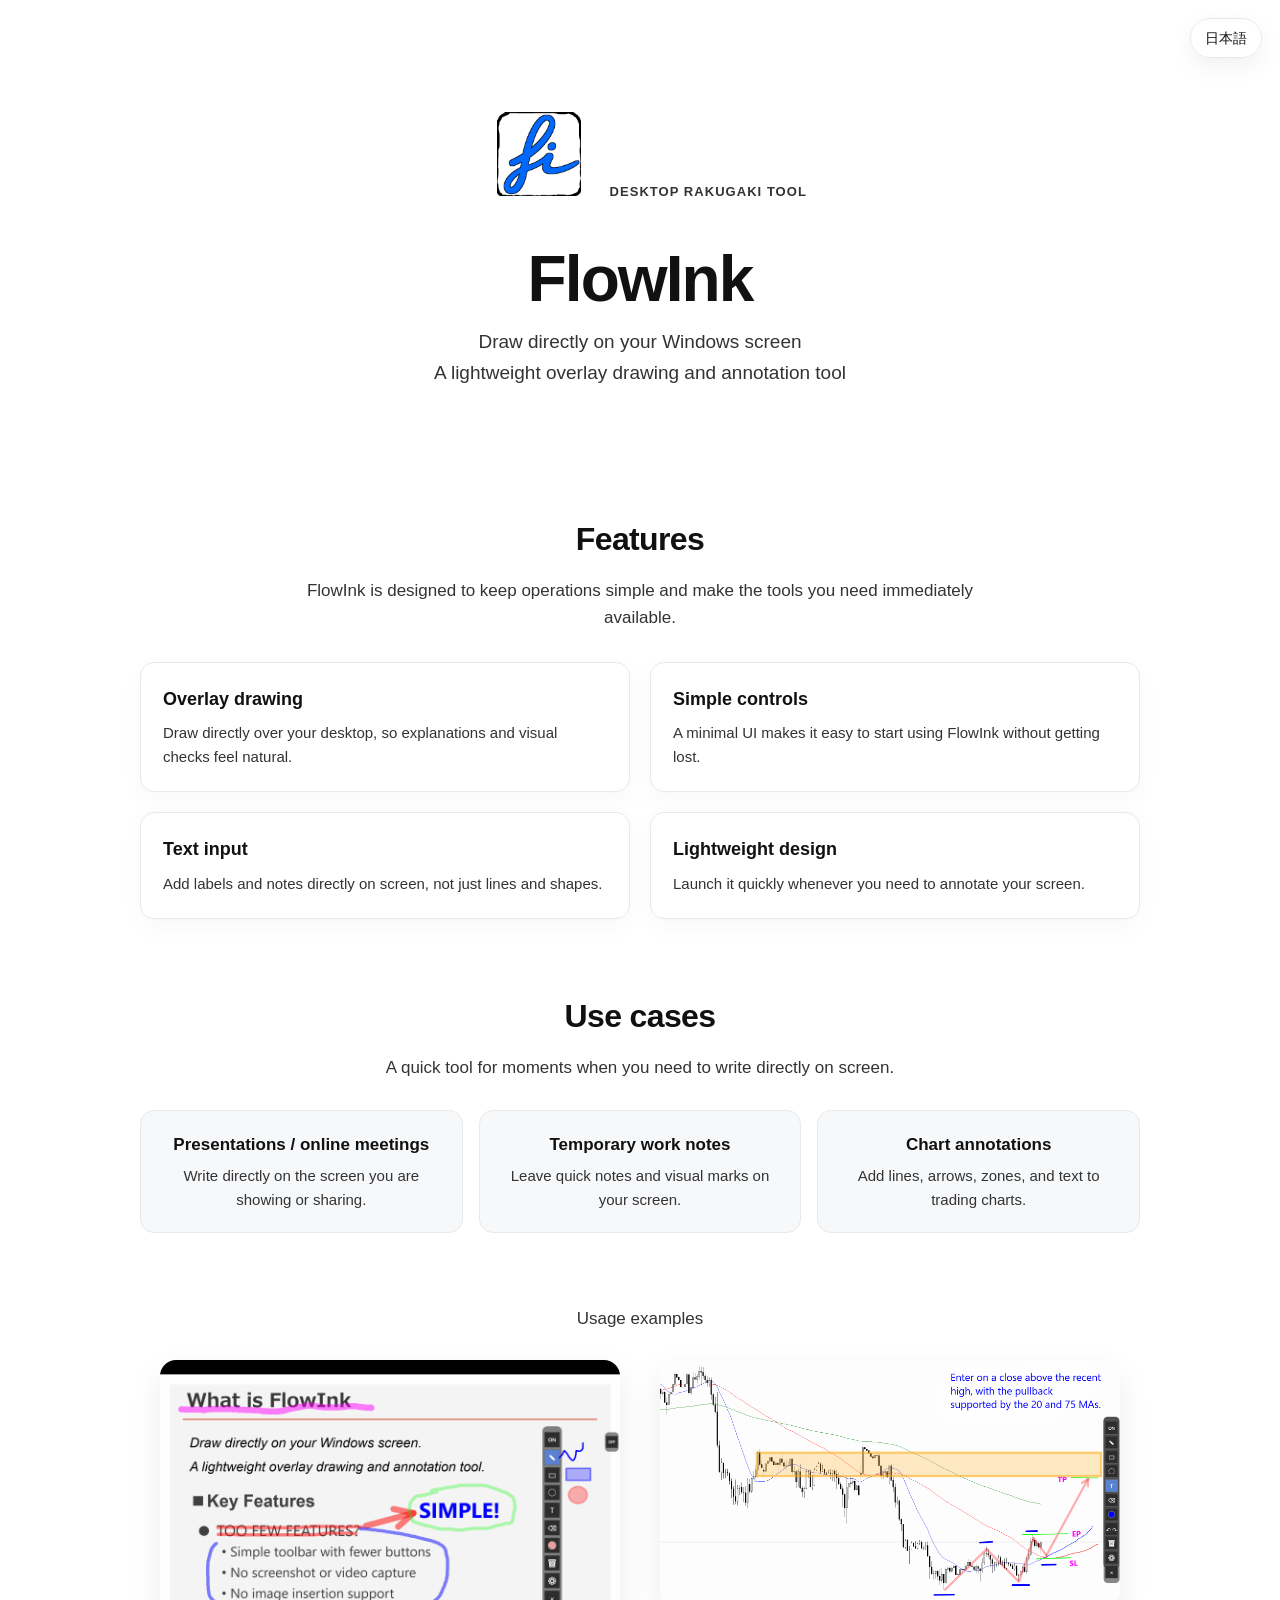
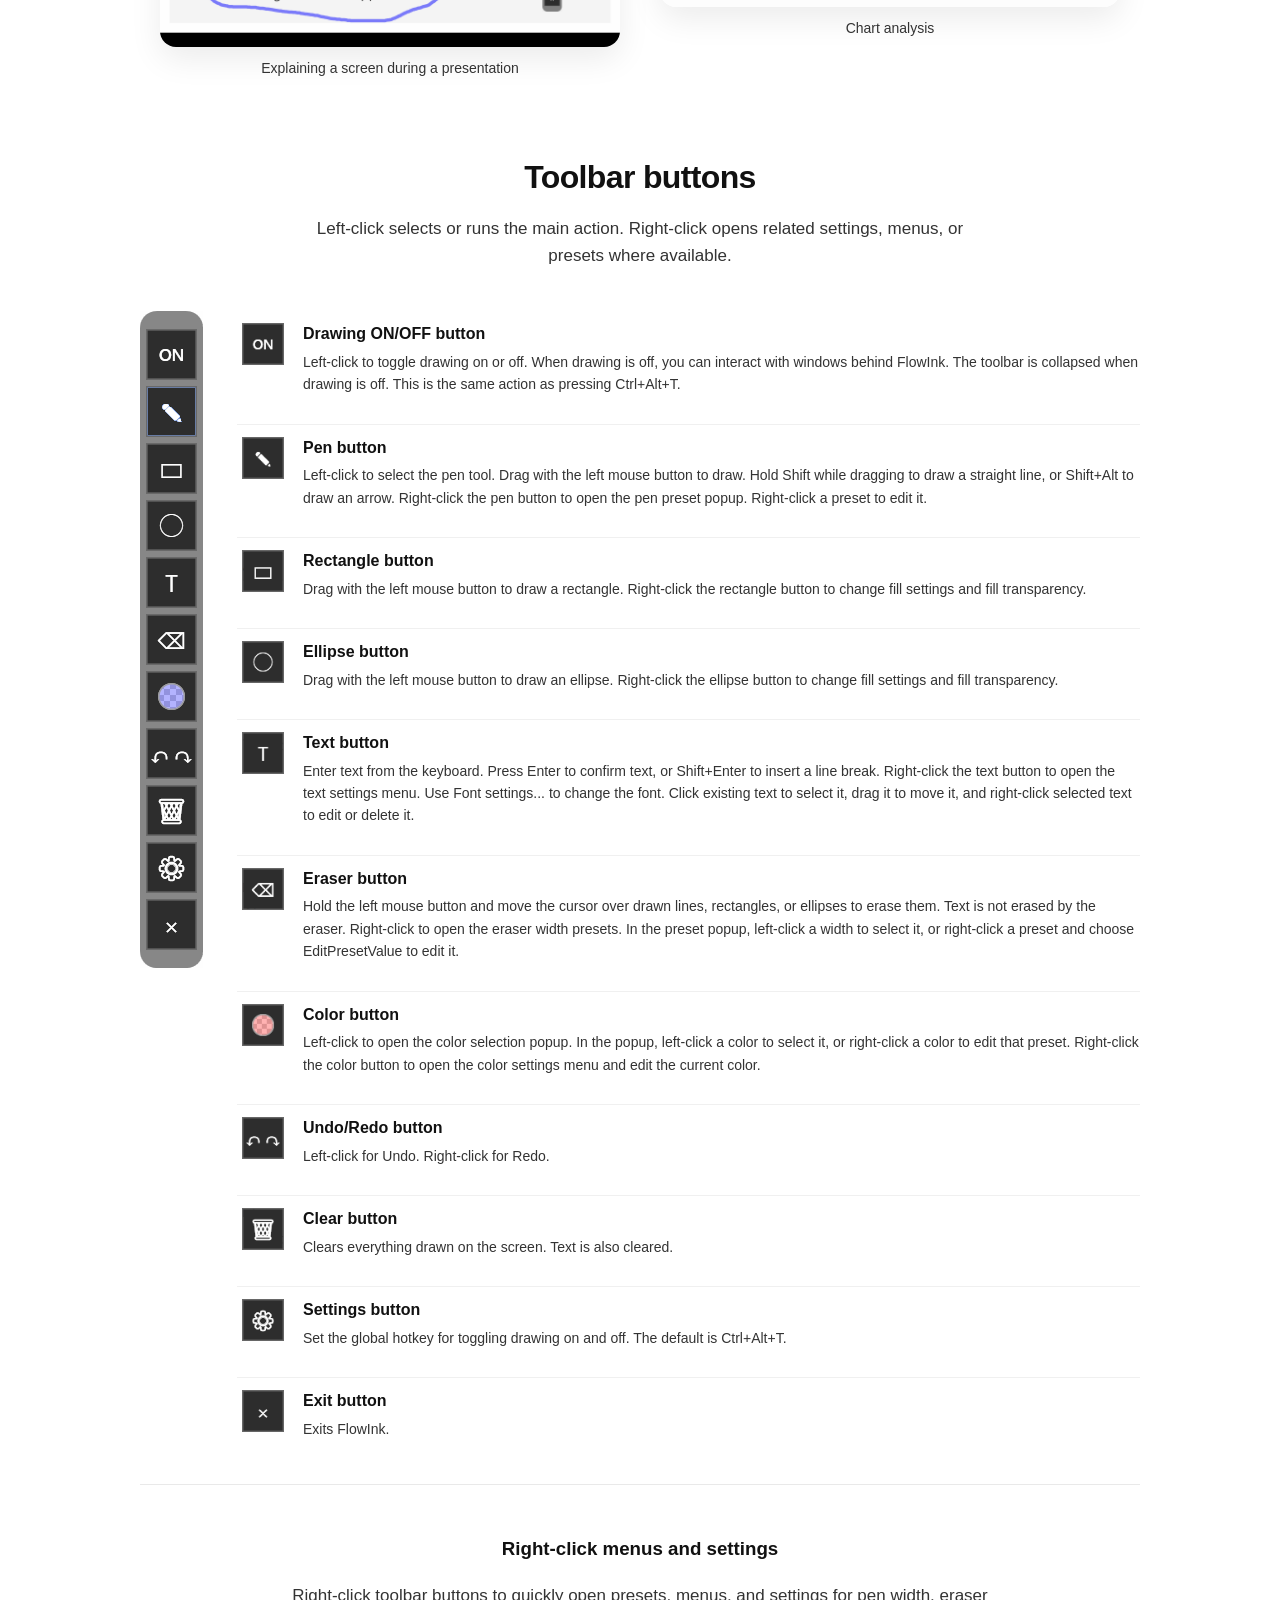
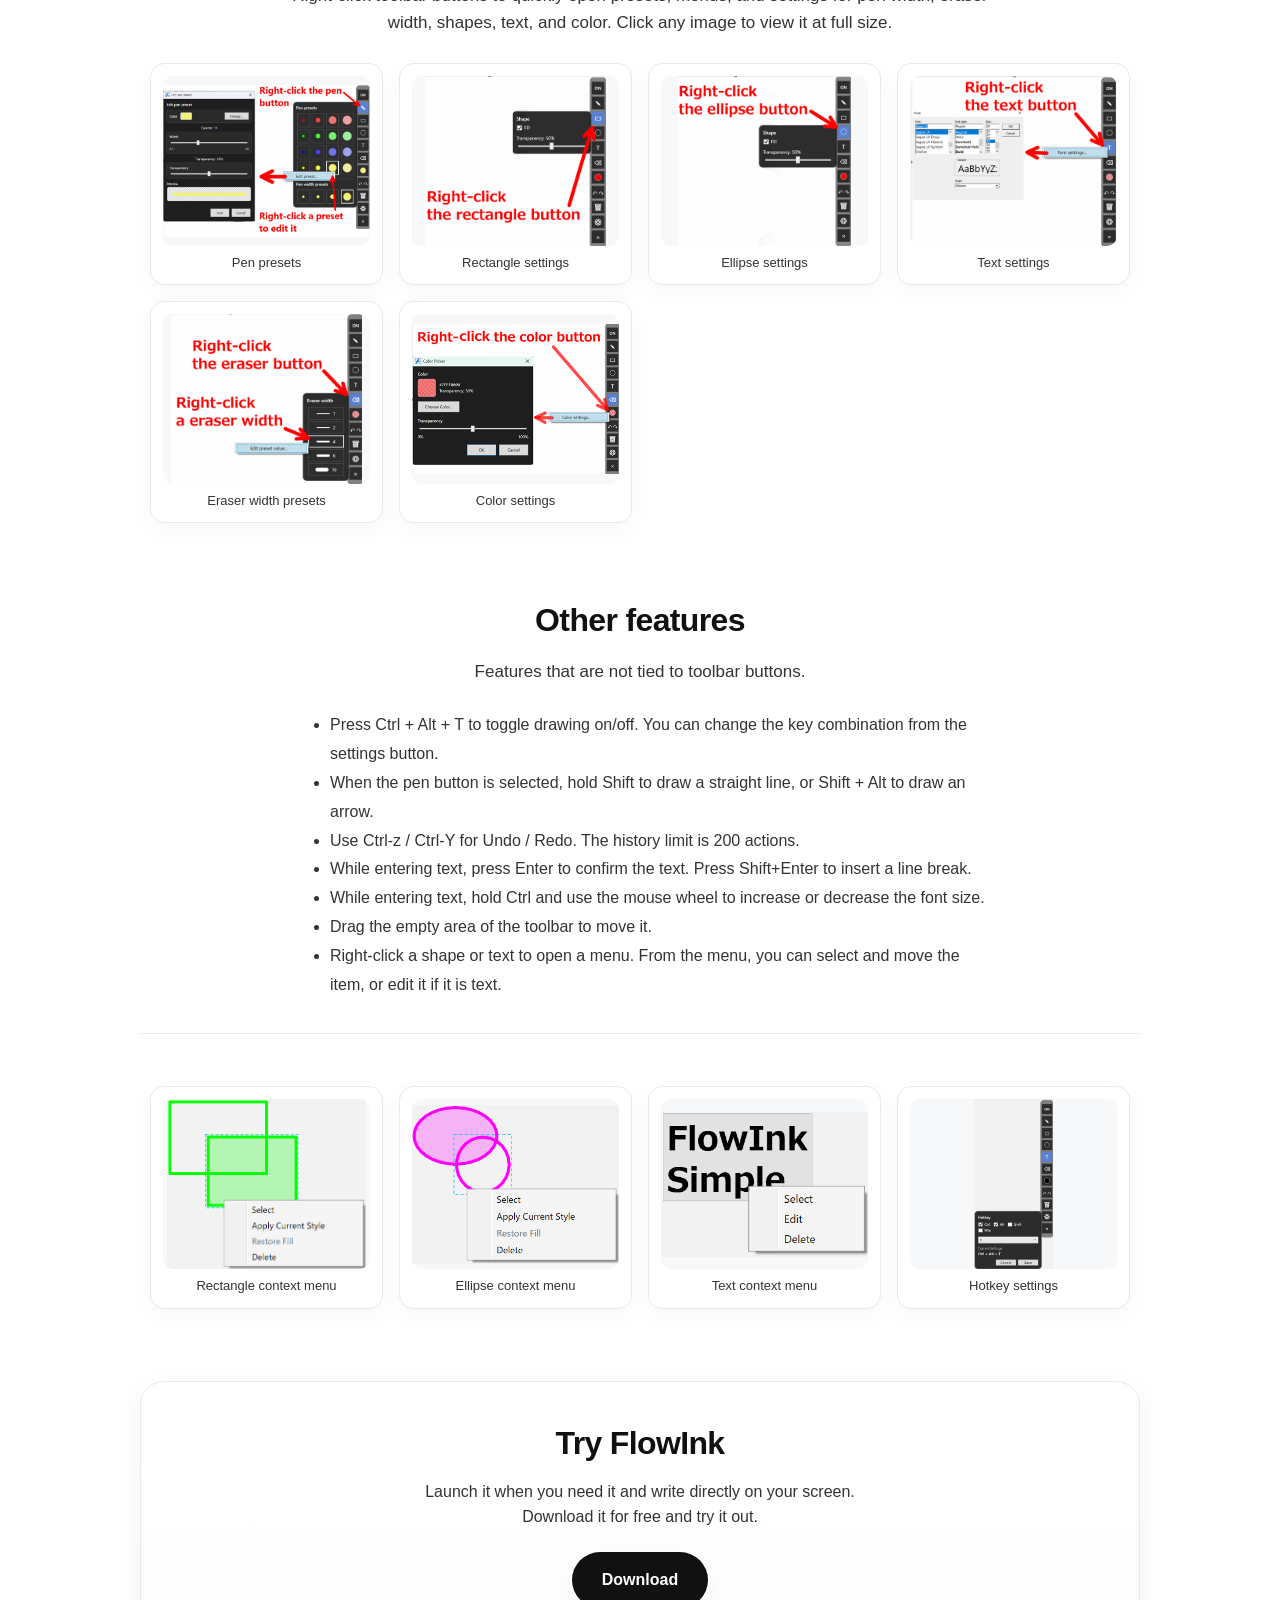
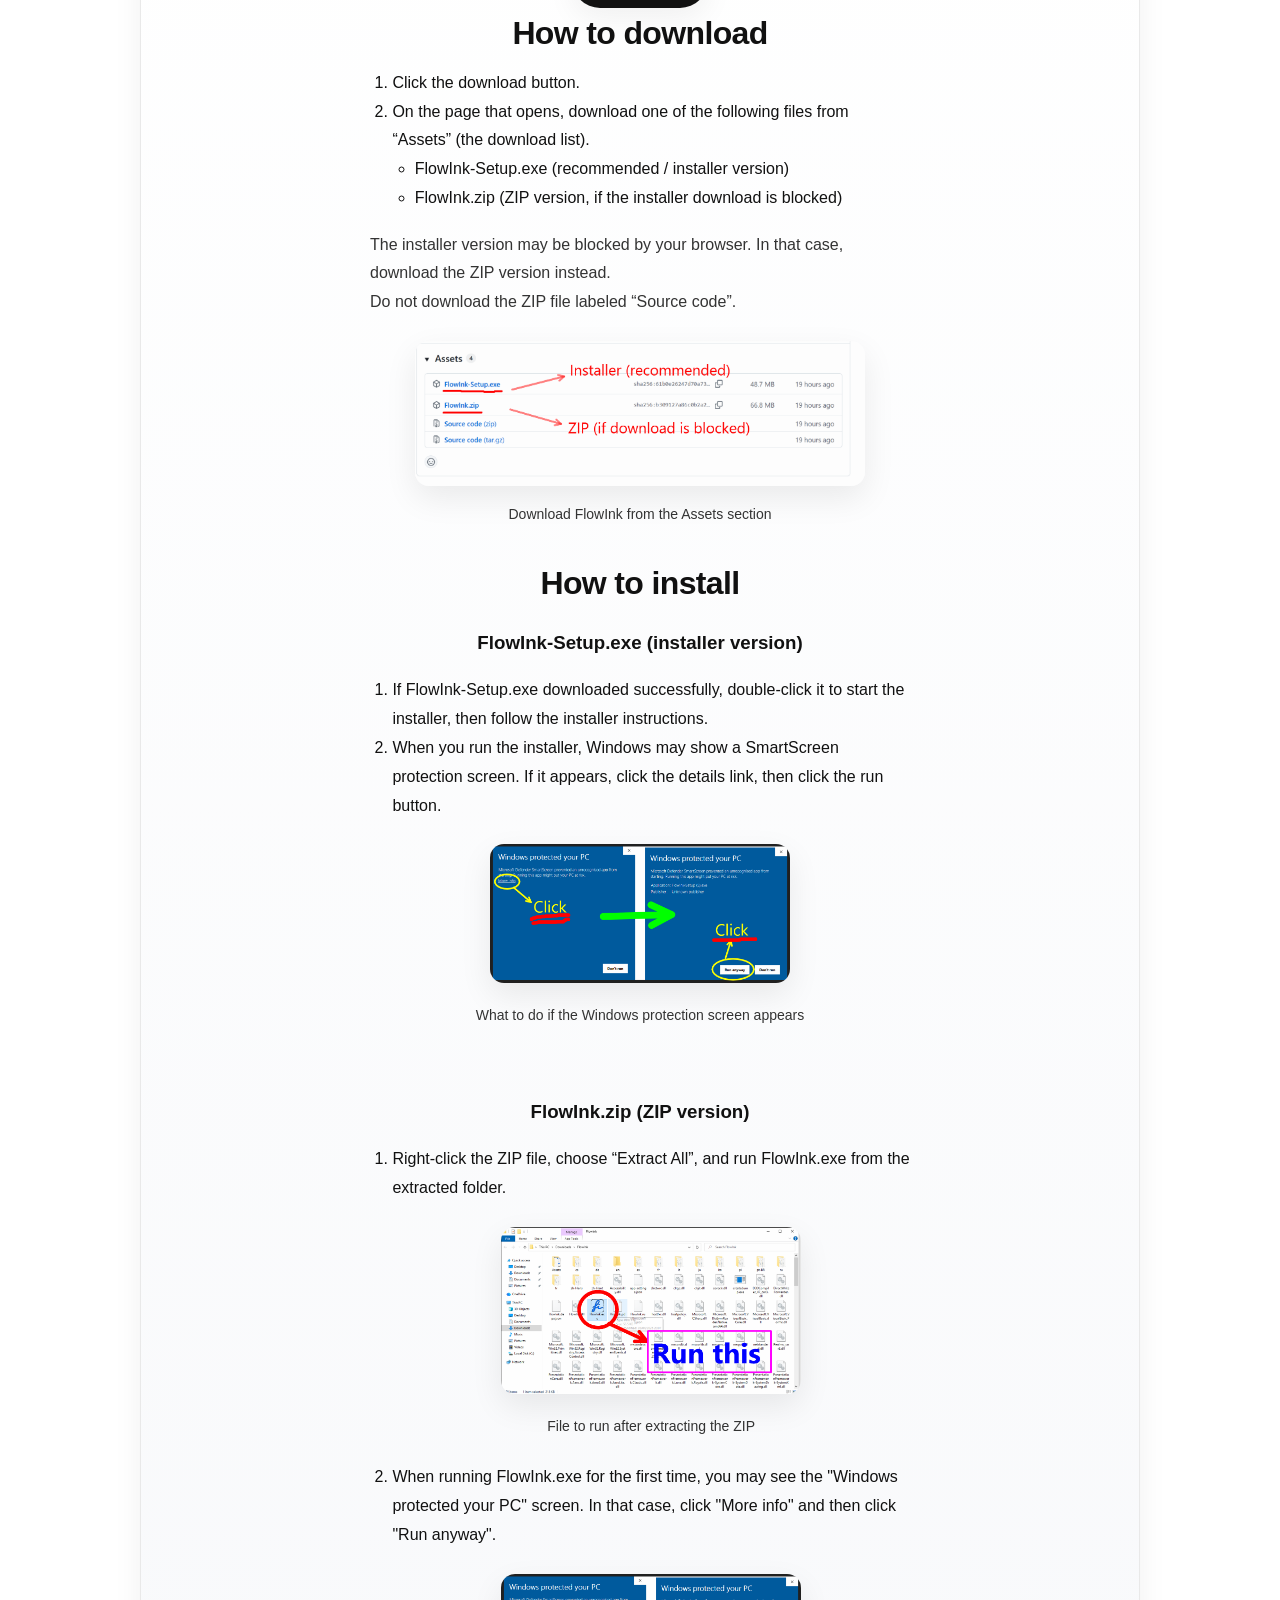
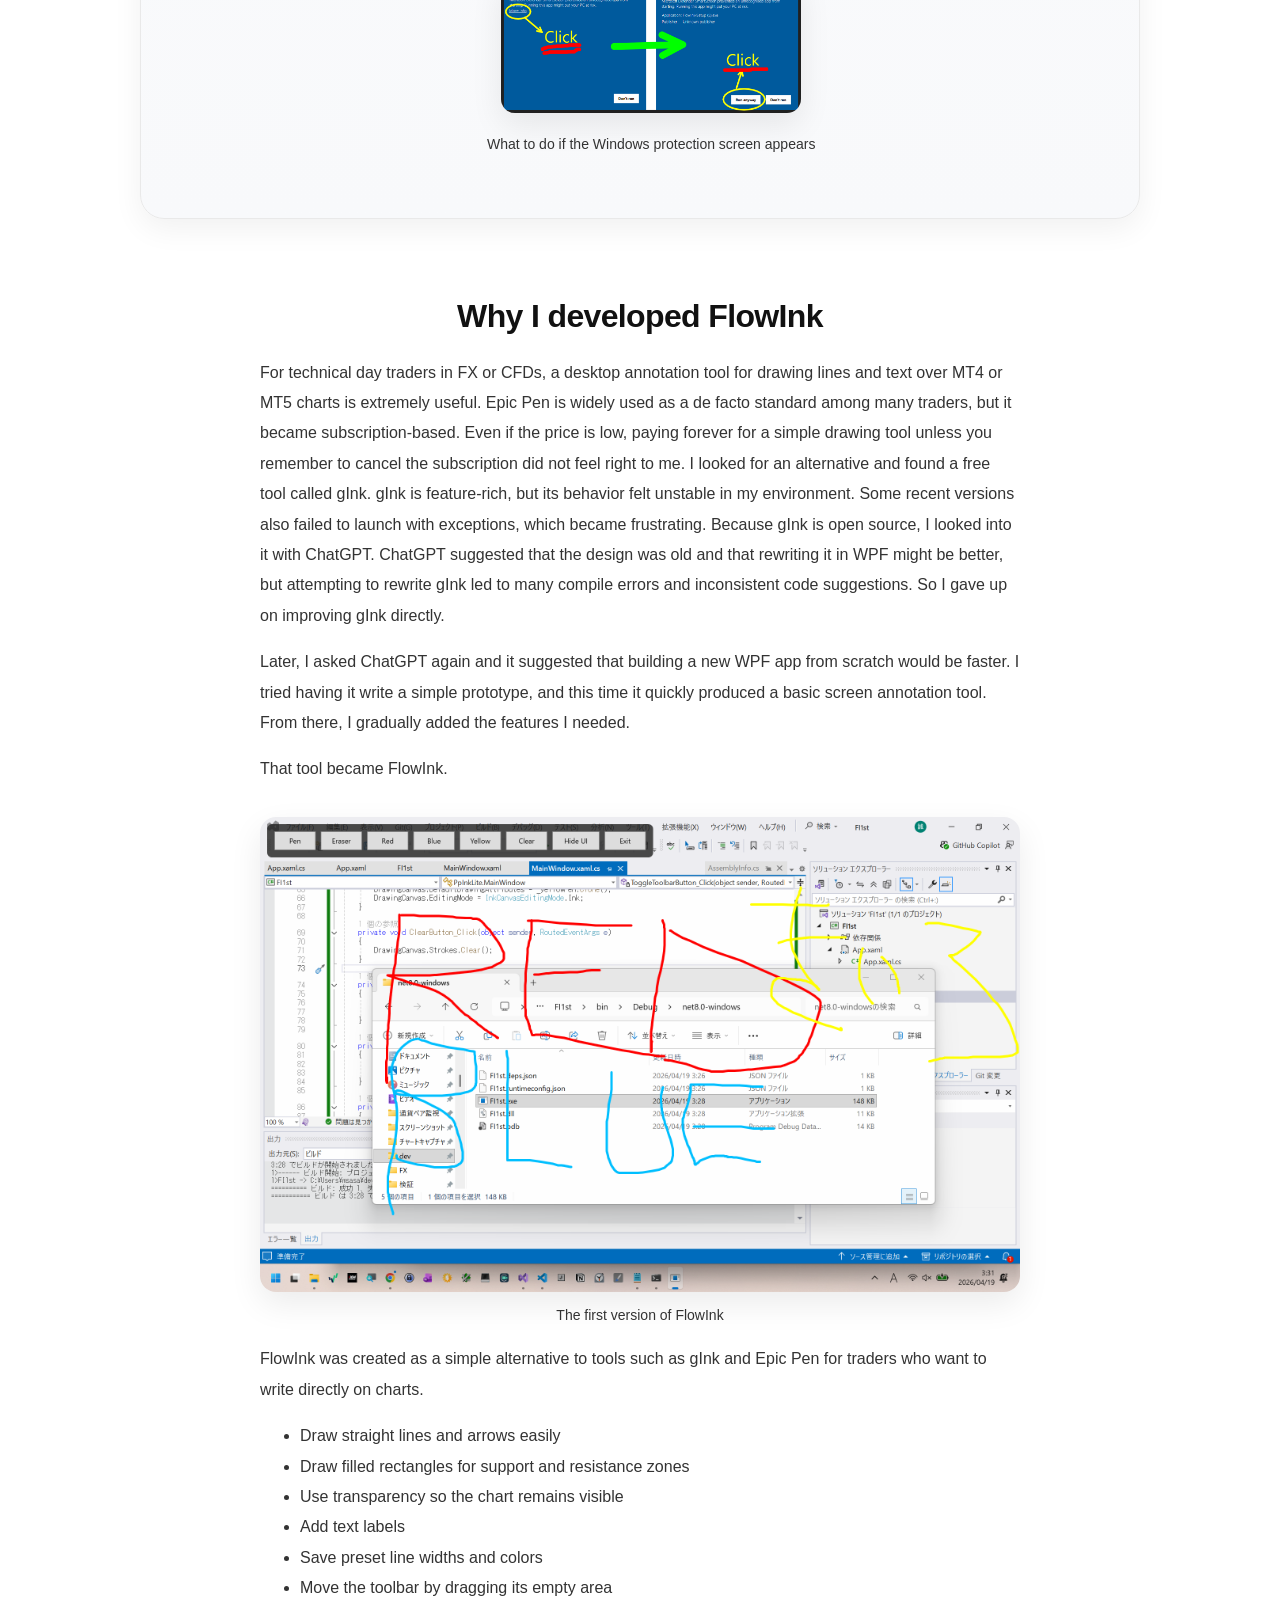
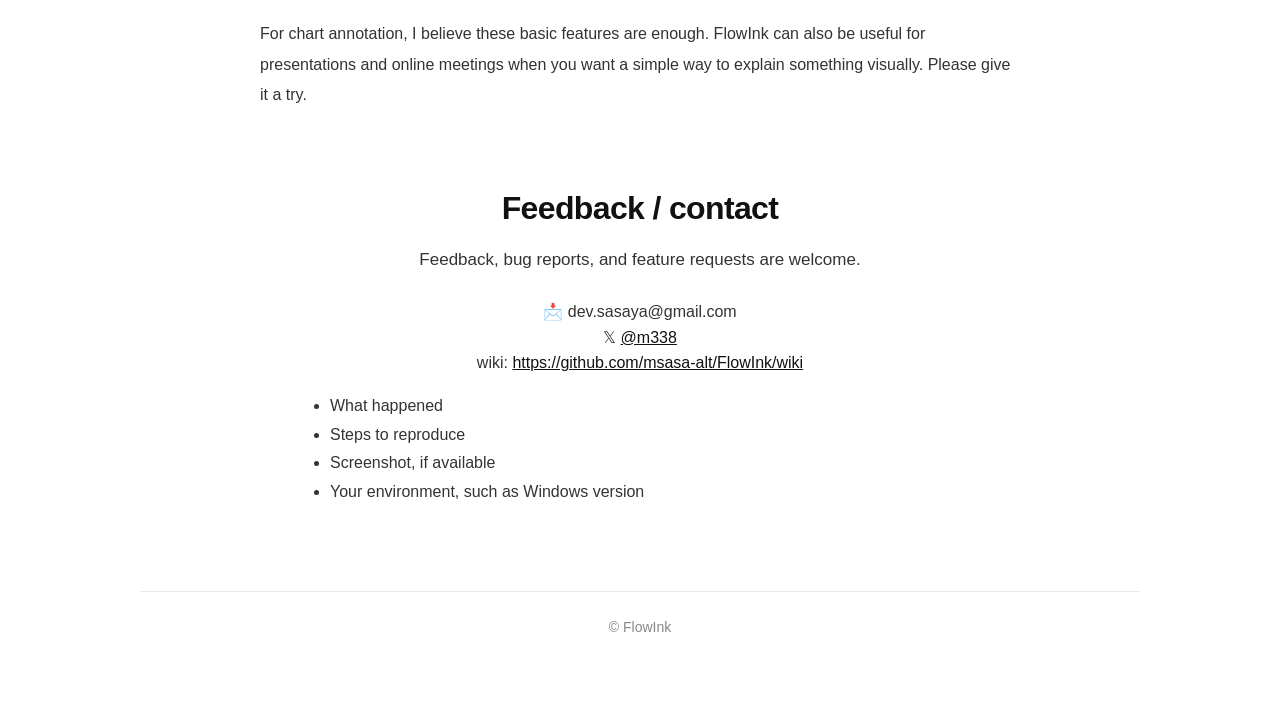
==== docs/en/index.html @ 6a8ae859 "fix: typo" ====
<!DOCTYPE html>
<html lang="en">
<head>
  <meta charset="UTF-8" />
  <meta name="viewport" content="width=device-width, initial-scale=1.0" />
  <title>FlowInk | Lightweight desktop annotation tool for Windows</title>
  <meta
    name="description"
    content="FlowInk is a lightweight overlay drawing and desktop annotation tool for Windows. Draw directly on your screen for presentations, online meetings, chart analysis, and quick visual notes."
  />
  <meta name="robots" content="index, follow">
  <link rel="canonical" href="https://msasa-alt.github.io/FlowInk/en/">
  <link rel="alternate" hreflang="ja" href="https://msasa-alt.github.io/FlowInk/">
  <link rel="alternate" hreflang="en" href="https://msasa-alt.github.io/FlowInk/en/">
  <link rel="alternate" hreflang="x-default" href="https://msasa-alt.github.io/FlowInk/">

  <style>
    :root {
      --bg: #ffffff;
      --text: #111111;
      --muted: #333333;
      --line: #e9e9e9;
      --soft: #f7f8fa;
      --accent: #111111;
      --accent-hover: #2a2a2a;
      --radius: 14px;
      --shadow: 0 10px 30px rgba(0, 0, 0, 0.06);

      /* toolbar diagram tuning */
      --toolbar-image-width: 63px;
            --line-len: 44px;
      --dot-size: 8px;
      --callout-card-min-h: 58px;
    }

    * {
      box-sizing: border-box;
    }

    html {
      scroll-behavior: smooth;
    }

    body {
      margin: 0;
      font-family: -apple-system, BlinkMacSystemFont, "Segoe UI", sans-serif;
      background: var(--bg);
      color: var(--text);
      text-align: center;
      line-height: 1.6;
    }

    .container {
      max-width: 1040px;
      margin: 0 auto;
      padding: 72px 20px;
    }

    .hero {
      padding-top: 16px;
      padding-bottom: 24px;
    }

    .logo-wrap {
      display: inline-flex;
      align-items: center;
      justify-content: center;
      width: 132px;
      height: 132px;
      border-radius: 28px;
      background: #ffffff;
      /* box-shadow: var(--shadow); */
      margin-bottom: 26px;
    }

    img.logo {
      width: 84px;
      height: 84px;
      object-fit: contain;
      display: block;
    }

    .eyebrow {
      display: inline-block;
      font-size: 13px;
      font-weight: 700;
      letter-spacing: 0.08em;
      text-transform: uppercase;
      color: var(--muted);
      margin-bottom: 10px;
    }

    h1 {
      font-size: clamp(40px, 7vw, 64px);
      line-height: 1.05;
      letter-spacing: -0.03em;
      margin: 0 0 14px;
    }

    p.lead {
      max-width: 700px;
      margin: 0 auto 30px;
      font-size: 19px;
      color: var(--muted);
    }

    .btn-row {
      display: flex;
      justify-content: center;
      gap: 12px;
      flex-wrap: wrap;
      margin-bottom: 22px;
    }

    .btn {
      display: inline-block;
      padding: 15px 30px;
      background: var(--accent);
      color: #fff;
      text-decoration: none;
      border-radius: 999px;
      font-weight: 700;
      transition: 0.18s ease;
      box-shadow: var(--shadow);
    }

    .btn:hover {
      background: var(--accent-hover);
      transform: translateY(-1px);
    }


    .language-switch {
      position: fixed;
      top: 18px;
      right: 18px;
      z-index: 1000;
      font-size: 14px;
    }

    .language-switch a {
      display: inline-block;
      padding: 8px 14px;
      color: var(--text);
      text-decoration: none;
      border: 1px solid var(--line);
      border-radius: 999px;
      background: rgba(255, 255, 255, 0.92);
      box-shadow: 0 8px 24px rgba(0, 0, 0, 0.06);
    }

    .language-switch a:hover {
      background: var(--soft);
    }

    .subnote {
      color: var(--muted);
      font-size: 14px;
      margin: 0;
    }


    .guide {
      max-width: 600px;
      margin: 0 auto 22px;
      padding: 0 30px;
      text-align: left;
      line-height: 1.8;
    }

    .guide ol,
    .guide ul {
      margin: 0 0 18px 1.4em;
      padding: 0;
    }

    .guide p {
      margin: 0;
    }

    .download-shot {
      margin: 24px auto 32px;
      text-align: center;
    }

    .download-shot a {
      display: inline-block;
      cursor: zoom-in;
    }

    .download-shot img {
      width: 100%;
      max-width: 450px;
      height: auto;
      border-radius: 14px;
      box-shadow: 0 12px 32px rgba(0, 0, 0, 0.08);
    }

    .download-shot figcaption {
      margin-top: 10px;
      font-size: 14px;
      color: var(--muted);
    }

    .install-shot {
      margin: 24px auto;
      text-align: center;
    }

    .install-shot a {
      display: inline-block;
      cursor: zoom-in;
    }

    .install-shot img {
      width: 100%;
      max-width: 300px;
      height: auto;
      border-radius: 14px;
      box-shadow: 0 12px 32px rgba(0, 0, 0, 0.08);
    }

    .install-shot figcaption {
      margin-top: 10px;
      font-size: 14px;
      color: var(--muted);
    }

    .unzip-shot {
      margin: 24px auto;
      text-align: center;
    }

    .unzip-shot a {
      display: inline-block;
      cursor: zoom-in;
    }

    .unzip-shot img {
      width: 100%;
      max-width: 300px;
      height: auto;
      border-radius: 14px;
      box-shadow: 0 12px 32px rgba(0, 0, 0, 0.08);
    }

    .unzip-shot figcaption {
      margin-top: 10px;
      font-size: 14px;
      color: var(--muted);
    }

    .section {
      margin-top: 72px;
    }

    h2 {
      font-size: 32px;
      letter-spacing: -0.02em;
      margin: 0 0 12px;
    }

    .section-lead {
      max-width: 700px;
      margin: 0 auto 26px;
      color: var(--muted);
      font-size: 17px;
    }

    .features {
      display: grid;
      grid-template-columns: repeat(2, minmax(0, 1fr));
      gap: 20px;
      text-align: left;
      margin-top: 30px;
    }

    .card {
      border: 1px solid var(--line);
      padding: 22px;
      border-radius: var(--radius);
      background: #fff;
      box-shadow: 0 8px 24px rgba(0, 0, 0, 0.03);
    }

    .card strong {
      display: block;
      font-size: 18px;
      margin-bottom: 8px;
    }

    .card p {
      margin: 0;
      color: var(--muted);
      font-size: 15px;
    }

    .toolbar-diagram-wrap {
      margin-top: 34px;
      padding: 8px 0 0;
      border: none;
      border-radius: 0;
      background: transparent;
      box-shadow: none;
      overflow: visible;
    }

    .toolbar-diagram {
      width: 100%;
      display: grid;
      grid-template-columns: auto minmax(0, 1fr);
      gap: 34px;
      align-items: start;
      text-align: left;
    }

    .toolbar-image-col {
      height: auto;
      display: flex;
      justify-content: center;
      align-items: flex-start;
    }

    .toolbar-image-col img {
      width: var(--toolbar-image-width);
      height: auto;
      display: block;
    }

    .tool-list {
      display: grid;
      gap: 18px;
    }

    .tool-item {
      display: grid;
      grid-template-columns: 52px minmax(0, 1fr);
      gap: 14px;
      align-items: start;
      padding: 10px 0;
      text-align: left;
    }

    .tool-item + .tool-item {
      border-top: 1px solid #f0f0f0;
    }

    .tool-icon {
      display: flex;
      align-items: flex-start;
      justify-content: center;
      padding-top: 2px;
    }

    .tool-icon img {
      width: 42px;
      height: auto;
      display: block;
    }

    .tool-body strong {
      display: block;
      font-size: 16px;
      margin-bottom: 4px;
    }

    .tool-body p {
      margin: 0;
      color: var(--muted);
      font-size: 14px;
      line-height: 1.6;
    }

    .toolbar-examples {
      margin-top: 34px;
      padding-top: 30px;
      border-top: 1px solid var(--line);
    }

    .toolbar-example-gallery {
      display: grid;
      grid-template-columns: repeat(4, minmax(0, 1fr));
      gap: 16px;
      max-width: 980px;
      margin: 22px auto 0;
    }

    .toolbar-example-shot {
      margin: 0;
      padding: 12px;
      border: 1px solid var(--line);
      border-radius: var(--radius);
      background: #fff;
      box-shadow: 0 8px 24px rgba(0, 0, 0, 0.03);
    }

    .toolbar-example-shot a {
      display: block;
      cursor: zoom-in;
    }

    .toolbar-example-shot img {
      width: 100%;
      height: 170px;
      object-fit: contain;
      display: block;
      margin: 0 auto;
      border-radius: 10px;
      background: var(--soft);
    }

    .toolbar-example-shot figcaption {
      margin-top: 8px;
      font-size: 13px;
      color: var(--muted);
      text-align: center;
      line-height: 1.4;
    }

    .use-cases {
      display: grid;
      grid-template-columns: repeat(3, minmax(0, 1fr));
      gap: 16px;
      margin-top: 28px;
    }


    .usage-gallery {
      display: grid;
      grid-template-columns: repeat(2, minmax(0, 1fr));
      gap: 20px;
      margin-top: 28px;
      max-width: 980px;
      margin-left: auto;
      margin-right: auto;
      align-items: start;
    }

    .usage-shot {
      margin: 0;
    }

    .usage-shot a {
      display: block;
      cursor: zoom-in;
    }

    .usage-shot img {
      width: 100%;
      max-width: 460px;
      display: block;
      margin: 0 auto;
      border-radius: 16px;
      box-shadow: 0 12px 32px rgba(0, 0, 0, 0.08);
    }

    .usage-shot figcaption {
      margin-top: 10px;
      font-size: 14px;
      color: var(--muted);
      text-align: center;
    }

    .use-case {
      padding: 20px;
      border-radius: var(--radius);
      background: var(--soft);
      border: 1px solid var(--line);
    }

    .use-case strong {
      display: block;
      margin-bottom: 6px;
      font-size: 17px;
    }

    .use-case p {
      margin: 0;
      color: var(--muted);
      font-size: 15px;
    }

    .steps {
      display: inline-flex;
      flex-direction: column;
      gap: 12px;
      text-align: left;
      margin-top: 8px;
      max-width: 520px;
      width: 100%;
    }

    .step {
      border: 1px solid var(--line);
      border-radius: var(--radius);
      padding: 16px 18px;
      background: #fff;
    }

    .step strong {
      display: inline-block;
      margin-right: 6px;
    }

    .cta-box {
      margin-top: 72px;
      padding: 36px 24px;
      border: 1px solid var(--line);
      border-radius: 24px;
      background: linear-gradient(180deg, #ffffff 0%, #f8f9fb 100%);
      box-shadow: var(--shadow);
    }

    .cta-box h2 {
      margin-bottom: 10px;
    }

    .cta-box p {
      max-width: 620px;
      margin: 0 auto 22px;
      color: var(--muted);
    }

    footer {
      margin-top: 84px;
      padding-top: 24px;
      border-top: 1px solid var(--line);
      font-size: 14px;
      color: #888;
    }

    @media (max-width: 900px) {

      .usage-gallery {
        grid-template-columns: 1fr;
        max-width: 560px;
      }

      .toolbar-example-gallery {
        grid-template-columns: repeat(2, minmax(0, 1fr));
        max-width: 620px;
      }
    }

    @media (max-width: 760px) {
      .features,
      .use-cases {
        grid-template-columns: 1fr;
      }

      .container {
        padding: 56px 18px;
      }

      .section {
        margin-top: 56px;
      }

      .cta-box {
        margin-top: 56px;
      }

      .toolbar-diagram-wrap {
        margin-top: 24px;
      }

      .toolbar-diagram {
        grid-template-columns: 1fr;
        gap: 24px;
        text-align: left;
      }

      .toolbar-image-col {
        width: 100%;
      }

      .toolbar-image-col img {
        width: 40px;      /* ←これ追加（本質） */
        height: auto;
        margin: 0 auto;
        display: block;
      }

      .tool-item {
        grid-template-columns: 46px minmax(0, 1fr);
        gap: 12px;
      }

      .tool-icon img {
        width: 38px;
      }

      .toolbar-example-gallery {
        gap: 12px;
      }

      .toolbar-example-shot {
        padding: 10px;
      }

      .toolbar-example-shot img {
        height: 150px;
      }
    }
  </style>

</head>

<body>
  <div class="container">
    <nav class="language-switch" aria-label="Language switch">
      <a href="../?lang=ja" onclick="localStorage.setItem('flowink_lang', 'ja')">日本語</a>
    </nav>
    <section class="hero">
      <div class="logo-wrap">
        <img src="images/FlowInk_logo.png" class="logo" alt="FlowInk icon" />
      </div>

      <div class="eyebrow">Desktop RAKUGAKI Tool</div>

      <h1>FlowInk</h1>

      <p class="lead">
        Draw directly on your Windows screen<br>
        A lightweight overlay drawing and annotation tool
      </p>
    </section>

    <section class="section">
      <h2>Features</h2>
      <p class="section-lead">
        FlowInk is designed to keep operations simple and make the tools you need immediately available.
      </p>

      <div class="features">
        <div class="card">
          <strong>Overlay drawing</strong>
          <p>Draw directly over your desktop, so explanations and visual checks feel natural.</p>
        </div>

        <div class="card">
          <strong>Simple controls</strong>
          <p>A minimal UI makes it easy to start using FlowInk without getting lost.</p>
        </div>

        <div class="card">
          <strong>Text input</strong>
          <p>Add labels and notes directly on screen, not just lines and shapes.</p>
        </div>

        <div class="card">
          <strong>Lightweight design</strong>
          <p>Launch it quickly whenever you need to annotate your screen.</p>
        </div>
      </div>
    </section>

    <section class="section">
      <h2>Use cases</h2>
      <p class="section-lead">
        A quick tool for moments when you need to write directly on screen.
      </p>

      <div class="use-cases">
        <div class="use-case">
          <strong>Presentations / online meetings</strong>
          <p>Write directly on the screen you are showing or sharing.</p>
        </div>

        <div class="use-case">
          <strong>Temporary work notes</strong>
          <p>Leave quick notes and visual marks on your screen.</p>
        </div>

        <div class="use-case">
          <strong>Chart annotations</strong>
          <p>Add lines, arrows, zones, and text to trading charts.</p>
        </div>
      </div>
    </section>

    <section class="section">
      <p class="section-lead">
        Usage examples
      </p>

      <div class="usage-gallery">
        <figure class="usage-shot">
          <a href="images/PresoWithFlowInk.png" target="_blank" rel="noopener noreferrer">
            <img
              src="images/PresoWithFlowInk.png"
              alt="Example of using FlowInk during a presentation"
            />
          </a>
          <figcaption>Explaining a screen during a presentation</figcaption>
        </figure>

        <figure class="usage-shot">
          <a href="images/ChartWithFlowInk.png" target="_blank" rel="noopener noreferrer">
            <img
              src="images/ChartWithFlowInk.png"
              alt="Example of using FlowInk for chart annotations"
            />
          </a>
          <figcaption>Chart analysis</figcaption>
        </figure>
      </div>
    </section>

    <section class="section">
      <h2>Toolbar buttons</h2>
      <p class="section-lead">
        Left-click selects or runs the main action. Right-click opens related settings, menus, or presets where available.
      </p>

      <div class="toolbar-diagram-wrap">
        <div class="toolbar-diagram">
          <div class="toolbar-image-col">
            <img src="images/toolbar.png" alt="FlowInk toolbar" />
          </div>

          <div class="tool-list">
            <div class="tool-item">
              <div class="tool-icon">
                <img src="images/08ct.png" alt="Drawing on/off button" />
              </div>
              <div class="tool-body">
                <strong>Drawing ON/OFF button</strong>
                <p>Left-click to toggle drawing on or off. When drawing is off, you can interact with windows behind FlowInk. The toolbar is collapsed when drawing is off. This is the same action as pressing Ctrl+Alt+T.</p>
              </div>
            </div>

            <div class="tool-item">
              <div class="tool-icon">
                <img src="images/01pen_button.png" alt="Pen button" />
              </div>
              <div class="tool-body">
                <strong>Pen button</strong>
                <p>Left-click to select the pen tool. Drag with the left mouse button to draw. Hold Shift while dragging to draw a straight line, or Shift+Alt to draw an arrow. Right-click the pen button to open the pen preset popup. Right-click a preset to edit it.</p>
              </div>
            </div>

            <div class="tool-item">
              <div class="tool-icon">
                <img src="images/02rectangle.png" alt="Rectangle button" />
              </div>
              <div class="tool-body">
                <strong>Rectangle button</strong>
                <p>Drag with the left mouse button to draw a rectangle. Right-click the rectangle button to change fill settings and fill transparency.</p>
              </div>
            </div>

            <div class="tool-item">
              <div class="tool-icon">
                <img src="images/03ellipse.png" alt="Ellipse button" />
              </div>
              <div class="tool-body">
                <strong>Ellipse button</strong>
                <p>Drag with the left mouse button to draw an ellipse. Right-click the ellipse button to change fill settings and fill transparency.</p>
              </div>
            </div>

            <div class="tool-item">
              <div class="tool-icon">
                <img src="images/04text.png" alt="Text button" />
              </div>
              <div class="tool-body">
                <strong>Text button</strong>
                <p>Enter text from the keyboard. Press Enter to confirm text, or Shift+Enter to insert a line break. Right-click the text button to open the text settings menu. Use Font settings... to change the font. Click existing text to select it, drag it to move it, and right-click selected text to edit or delete it.</p>
              </div>
            </div>

            <div class="tool-item">
              <div class="tool-icon">
                <img src="images/05eraser.png" alt="Eraser button" />
              </div>
              <div class="tool-body">
                <strong>Eraser button</strong>
                <p>Hold the left mouse button and move the cursor over drawn lines, rectangles, or ellipses to erase them. Text is not erased by the eraser. Right-click to open the eraser width presets. In the preset popup, left-click a width to select it, or right-click a preset and choose EditPresetValue to edit it.</p>
              </div>
            </div>

            <div class="tool-item">
              <div class="tool-icon">
                <img src="images/06color.png" alt="Color button" />
              </div>
              <div class="tool-body">
                <strong>Color button</strong>
                <p>Left-click to open the color selection popup. In the popup, left-click a color to select it, or right-click a color to edit that preset. Right-click the color button to open the color settings menu and edit the current color.</p>
              </div>
            </div>

            <div class="tool-item">
              <div class="tool-icon">
                <img src="images/11undo_redo_btn.png" alt="Undo/Redo button" />
              </div>
              <div class="tool-body">
                <strong>Undo/Redo button</strong>
                <p>Left-click for Undo. Right-click for Redo.</p>
              </div>
            </div>

            <div class="tool-item">
              <div class="tool-icon">
                <img src="images/07clear.png" alt="Clear button" />
              </div>
              <div class="tool-body">
                <strong>Clear button</strong>
                <p>Clears everything drawn on the screen. Text is also cleared.</p>
              </div>
            </div>

            <div class="tool-item">
              <div class="tool-icon">
                <img src="images/09settings.png" alt="Settings button" />
              </div>
              <div class="tool-body">
                <strong>Settings button</strong>
                <p>Set the global hotkey for toggling drawing on and off. The default is Ctrl+Alt+T.</p>
              </div>
            </div>

            <div class="tool-item">
              <div class="tool-icon">
                <img src="images/10exit.png" alt="Exit button" />
              </div>
              <div class="tool-body">
                <strong>Exit button</strong>
                <p>Exits FlowInk.</p>
              </div>
            </div>
          </div>
        </div>
      </div>
    <!--  Toolbar right-click gallery -->
      <div class="toolbar-examples">
        <h3>Right-click menus and settings</h3>
        <p class="section-lead">
          Right-click toolbar buttons to quickly open presets, menus, and settings for pen width, eraser width, shapes, text, and color. Click any image to view it at full size.
        </p>

        <div class="toolbar-example-gallery">
          <figure class="toolbar-example-shot">
            <a href="images/01PenBtn.png" target="_blank" rel="noopener noreferrer">
              <img
                src="images/01PenBtn.png"
                alt="Pen preset popup opened from the pen button"
              />
            </a>
            <figcaption>Pen presets</figcaption>
          </figure>

          <figure class="toolbar-example-shot">
            <a href="images/02RectBtn.png" target="_blank" rel="noopener noreferrer">
              <img
                src="images/02RectBtn.png"
                alt="Right-click the rectangle button"
              />
            </a>
            <figcaption>Rectangle settings</figcaption>
          </figure>

          <figure class="toolbar-example-shot">
            <a href="images/03EllBtn.png" target="_blank" rel="noopener noreferrer">
              <img
                src="images/03EllBtn.png"
                alt="Right-click the ellipse button"
              />
            </a>
            <figcaption>Ellipse settings</figcaption>
          </figure>

          <figure class="toolbar-example-shot">
            <a href="images/04TxtBtn.png" target="_blank" rel="noopener noreferrer">
              <img
                src="images/04TxtBtn.png"
                alt="Right-click the text button"
              />
            </a>
            <figcaption>Text settings</figcaption>
          </figure>

          <figure class="toolbar-example-shot">
            <a href="images/05EraserBtn.png" target="_blank" rel="noopener noreferrer">
              <img
                src="images/05EraserBtn.png"
                alt="Right-click the eraser button"
              />
            </a>
            <figcaption>Eraser width presets</figcaption>
          </figure>

          <figure class="toolbar-example-shot">
            <a href="images/06ColorBtn.png" target="_blank" rel="noopener noreferrer">
              <img
                src="images/06ColorBtn.png"
                alt="Right-click the Color button"
              />
            </a>
            <figcaption>Color settings</figcaption>
          </figure>
           </div>
      </div>
<!---->

    </section>

    <section class="section">
      <h2>Other features</h2>
      <p class="section-lead">
        Features that are not tied to toolbar buttons.
      </p>
      <div style="max-width:700px;margin:0 auto;text-align:left;color:var(--muted);line-height:1.8;">
        <ul>
          <li>Press Ctrl + Alt + T to toggle drawing on/off. You can change the key combination from the settings button.</li>
          <li>When the pen button is selected, hold Shift to draw a straight line, or Shift + Alt to draw an arrow.</li>
          <li>Use Ctrl-z / Ctrl-Y for Undo / Redo. The history limit is 200 actions.</li>
          <li>While entering text, press Enter to confirm the text. Press Shift+Enter to insert a line break.</li>
          <li>While entering text, hold Ctrl and use the mouse wheel to increase or decrease the font size.</li>
          <li>Drag the empty area of the toolbar to move it.</li>
          <li>Right-click a shape or text to open a menu. From the menu, you can select and move the item, or edit it if it is text.</li>
        </ul>
      </div>
      <div class="toolbar-examples">
        <!--
        <h3>Other feature examples</h3>
        <p class="section-lead">
          Right-click a shape or text to open its context menu, or open the hotkey settings from the Settings button. Click any image to view it at full size.
        </p>
        -->
        <div class="toolbar-example-gallery">
          <figure class="toolbar-example-shot">
            <a href="images/01RightClickTheRect.png" target="_blank" rel="noopener noreferrer">
              <img
                src="images/01RightClickTheRect.png"
                alt="Rectangle context menu opened by right-clicking a rectangle"
              />
            </a>
            <figcaption>Rectangle context menu</figcaption>
          </figure>

          <figure class="toolbar-example-shot">
            <a href="images/02RightClickTheEll.png" target="_blank" rel="noopener noreferrer">
              <img
                src="images/02RightClickTheEll.png"
                alt="Ellipse context menu opened by right-clicking an ellipse"
              />
            </a>
            <figcaption>Ellipse context menu</figcaption>
          </figure>

          <figure class="toolbar-example-shot">
            <a href="images/03RightClickTheTxt.png" target="_blank" rel="noopener noreferrer">
              <img
                src="images/03RightClickTheTxt.png"
                alt="Text context menu opened by right-clicking text"
              />
            </a>
            <figcaption>Text context menu</figcaption>
          </figure>

          <figure class="toolbar-example-shot">
            <a href="images/04SettingDlg.png" target="_blank" rel="noopener noreferrer">
              <img
                src="images/04SettingDlg.png"
                alt="Hotkey settings popup opened from the settings button"
              />
            </a>
            <figcaption>Hotkey settings</figcaption>
          </figure>
        </div>
      </div>
    </section>

    <section class="cta-box">
      <h2>Try FlowInk</h2>
      <p>
        Launch it when you need it and write directly on your screen.<br>
        Download it for free and try it out.
      </p>
      <a
        class="btn"
        href="https://github.com/msasa-alt/FlowInk/releases"
        target="_blank"
        rel="noopener noreferrer"
      >
        Download
      </a>
      <h2>How to download</h2>
      <div class="guide">
        <ol>
          <li>Click the download button.</li>
          <li>On the page that opens, download one of the following files from “Assets” (the download list).</li>
            <ul>
              <li>FlowInk-Setup.exe (recommended / installer version)</li>
              <li>FlowInk.zip (ZIP version, if the installer download is blocked)</li>
            </ul>
        </ol>
        <p>
        The installer version may be blocked by your browser. In that case, download the ZIP version instead.<br>
        Do not download the ZIP file labeled “Source code”.
        </p>
      </div>
      <figure class="download-shot">
        <a href="images/AssetsBox_with_annotation.png" target="_blank" rel="noopener noreferrer">
          <img
            src="images/AssetsBox_with_annotation.png"
            alt="Where to download FlowInk from the Assets section"
          />
        </a>
        <figcaption>Download FlowInk from the Assets section</figcaption>
      </figure>
      <h2>How to install</h2>
      <h3>FlowInk-Setup.exe (installer version)</h3>
      <div class="guide">
        <ol>
          <li>If FlowInk-Setup.exe downloaded successfully, double-click it to start the installer, then follow the installer instructions.</li>
          <li>When you run the installer, Windows may show a SmartScreen protection screen. If it appears, click the details link, then click the run button.</li>
        </ol>
          <figure class="install-shot">
            <a href="images/PC_Protected_dialog_with_annotations.png" target="_blank" rel="noopener noreferrer">
              <img
                src="images/PC_Protected_dialog_with_annotations.png"
                alt="How to proceed when the Windows SmartScreen protection screen appears"
              />
            </a>
            <figcaption>What to do if the Windows protection screen appears</figcaption>
          </figure>
      </div><br>
      <h3>FlowInk.zip (ZIP version)</h3>
      <div class="guide">
        <ol>
          <li>Right-click the ZIP file, choose “Extract All”, and run FlowInk.exe from the extracted folder.</li>
          <figure class="unzip-shot">
            <a href="images/unziped_en.png" target="_blank" rel="noopener noreferrer">
              <img
                src="images/unziped_en.png"
                alt="File to run after extracting the ZIP"
              />
            </a>
            <figcaption>File to run after extracting the ZIP</figcaption>
          </figure>
          <li>When running FlowInk.exe for the first time, you may see the "Windows protected your PC" screen. In that case, click "More info" and then click "Run anyway".</li>
          <figure class="install-shot">
            <a href="images/PC_Protected_dialog_with_annotations.png" target="_blank" rel="noopener noreferrer">
              <img
                src="images/PC_Protected_dialog_with_annotations.png"
                alt="How to proceed when the Windows SmartScreen protection screen appears"
              />
            </a>
            <figcaption>What to do if the Windows protection screen appears</figcaption>
          </figure>
        </ol>
      </div>
    </section>

    <section class="section">
      <h2>Why I developed FlowInk</h2>

      <div style="max-width: 760px; margin: 0 auto; text-align: left; color: var(--muted); line-height: 1.9;">
        <p>
          For technical day traders in FX or CFDs, a desktop annotation tool for drawing lines and text over MT4 or MT5 charts is extremely useful.
          Epic Pen is widely used as a de facto standard among many traders, but it became subscription-based.
          Even if the price is low, paying forever for a simple drawing tool unless you remember to cancel the subscription did not feel right to me.
          I looked for an alternative and found a free tool called gInk.
          gInk is feature-rich, but its behavior felt unstable in my environment.
          Some recent versions also failed to launch with exceptions, which became frustrating.
          Because gInk is open source, I looked into it with ChatGPT.
          ChatGPT suggested that the design was old and that rewriting it in WPF might be better, but attempting to rewrite gInk led to many compile errors and inconsistent code suggestions.
          So I gave up on improving gInk directly.
        </p>

        <p>
          Later, I asked ChatGPT again and it suggested that building a new WPF app from scratch would be faster.
          I tried having it write a simple prototype, and this time it quickly produced a basic screen annotation tool.
          From there, I gradually added the features I needed.
        </p>

        <p>
          That tool became FlowInk.
        </p>

        <figure style="margin: 32px 0 0;">
          <img
            src="images/FlowInk1stVer.png"
            alt="The first version of FlowInk"
            style="width: 100%; max-width: 900px; display: block; margin: 0 auto; border-radius: 16px; box-shadow: 0 12px 32px rgba(0, 0, 0, 0.08);"
          />
          <figcaption style="margin-top: 10px; font-size: 14px; color: var(--muted); text-align: center;">
            The first version of FlowInk
          </figcaption>
        </figure>
        <p>
          FlowInk was created as a simple alternative to tools such as gInk and Epic Pen for traders who want to write directly on charts.
        </p>
        <ul>
          <li>Draw straight lines and arrows easily</li>
          <li>Draw filled rectangles for support and resistance zones</li>
          <li>Use transparency so the chart remains visible</li>
          <li>Add text labels</li>
          <li>Save preset line widths and colors</li>
          <li>Move the toolbar by dragging its empty area</li>
        </ul>
        <p>
          For chart annotation, I believe these basic features are enough.
          FlowInk can also be useful for presentations and online meetings when you want a simple way to explain something visually.
          Please give it a try.
        </p>
      </div>
    </section>

    <section class="section">
      <h2>Feedback / contact</h2>
      <p class="section-lead">
        Feedback, bug reports, and feature requests are welcome.
      </p>

      <p style="color: var(--muted);">
        📩 dev.sasaya@gmail.com<br>
        𝕏 <a href="https://x.com/m338" target="_blank" rel="noopener noreferrer" style="color: var(--text);">@m338</a><br>
        wiki: <a href="https://github.com/msasa-alt/FlowInk/wiki" target="_blank" rel="noopener noreferrer" style="color: var(--text);">https://github.com/msasa-alt/FlowInk/wiki</a>
      </p>

      <div style="max-width:700px;margin:0 auto;text-align:left;color:var(--muted);line-height:1.8;">
        <ul>
          <li>What happened</li>
          <li>Steps to reproduce</li>
          <li>Screenshot, if available</li>
          <li>Your environment, such as Windows version</li>
        </ul>
      </div>
    </section>
    <footer>
      © FlowInk
    </footer>
  </div>
</body>
</html>
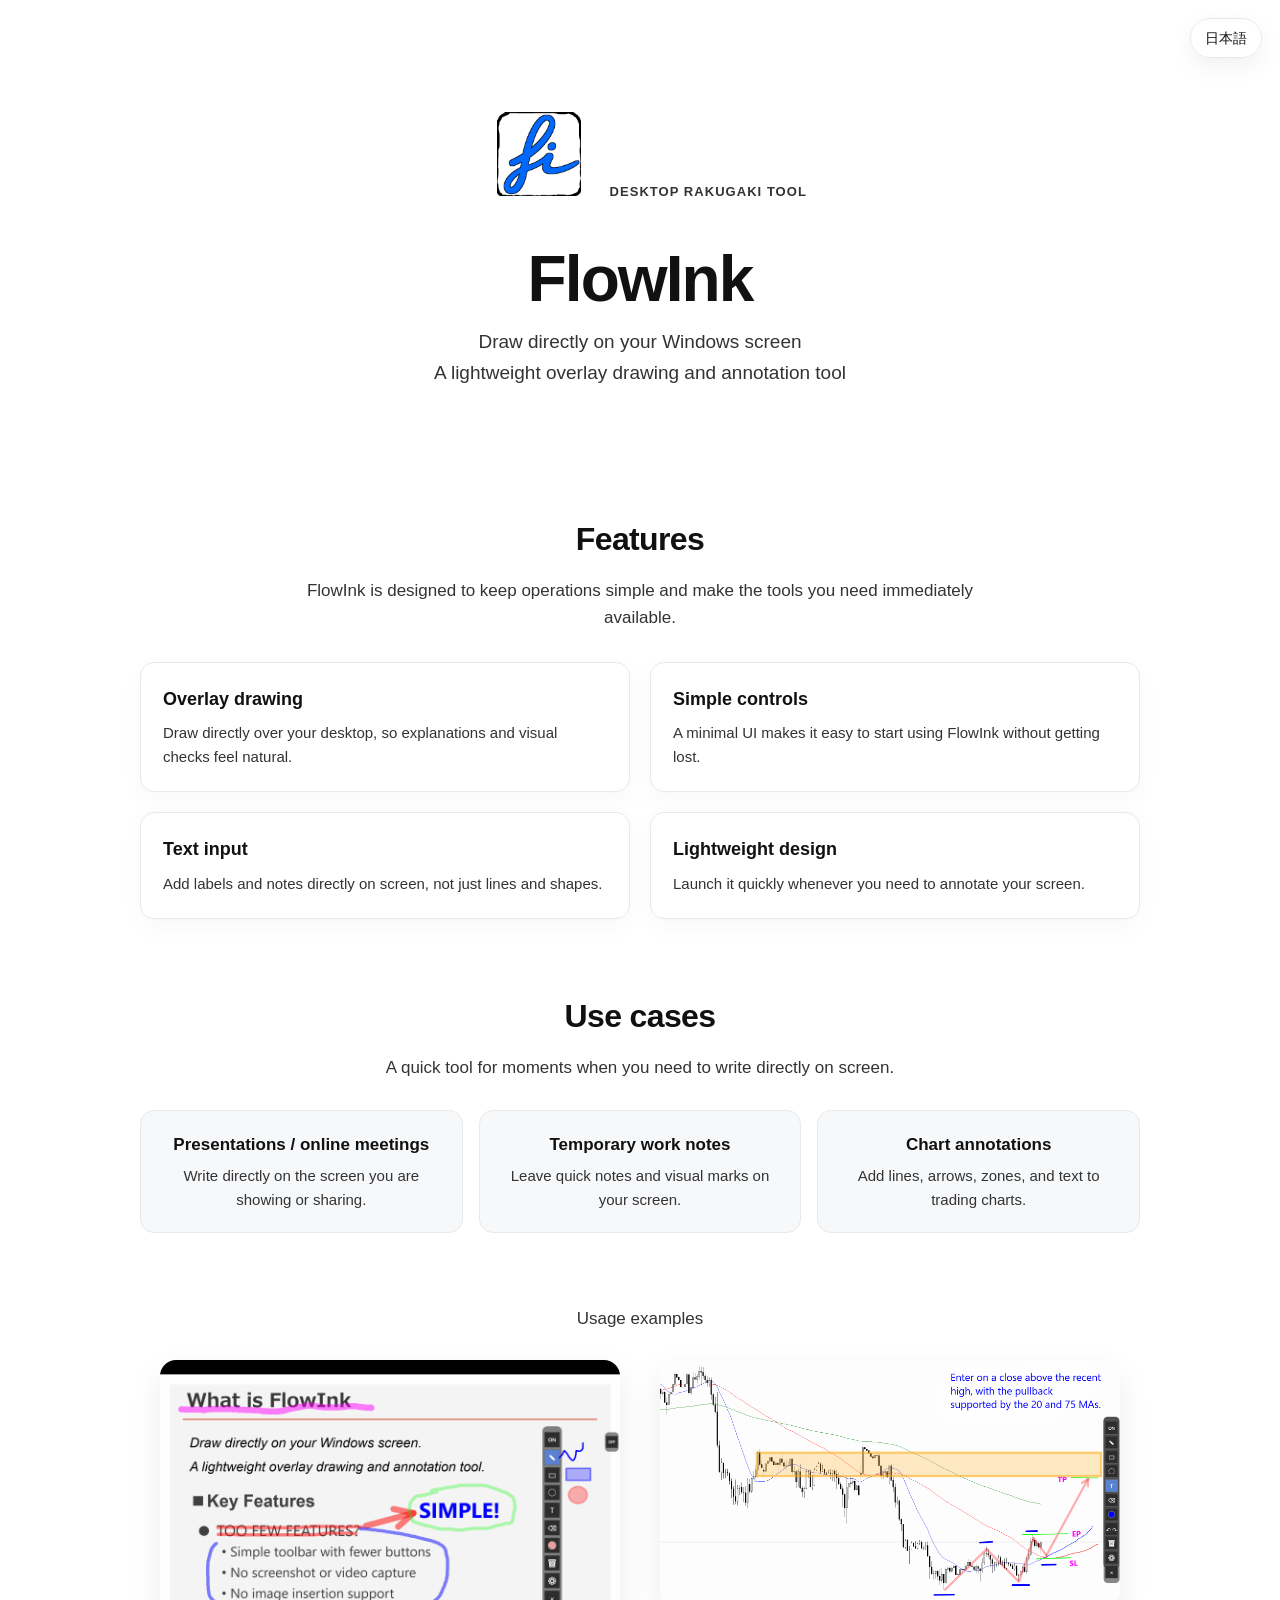
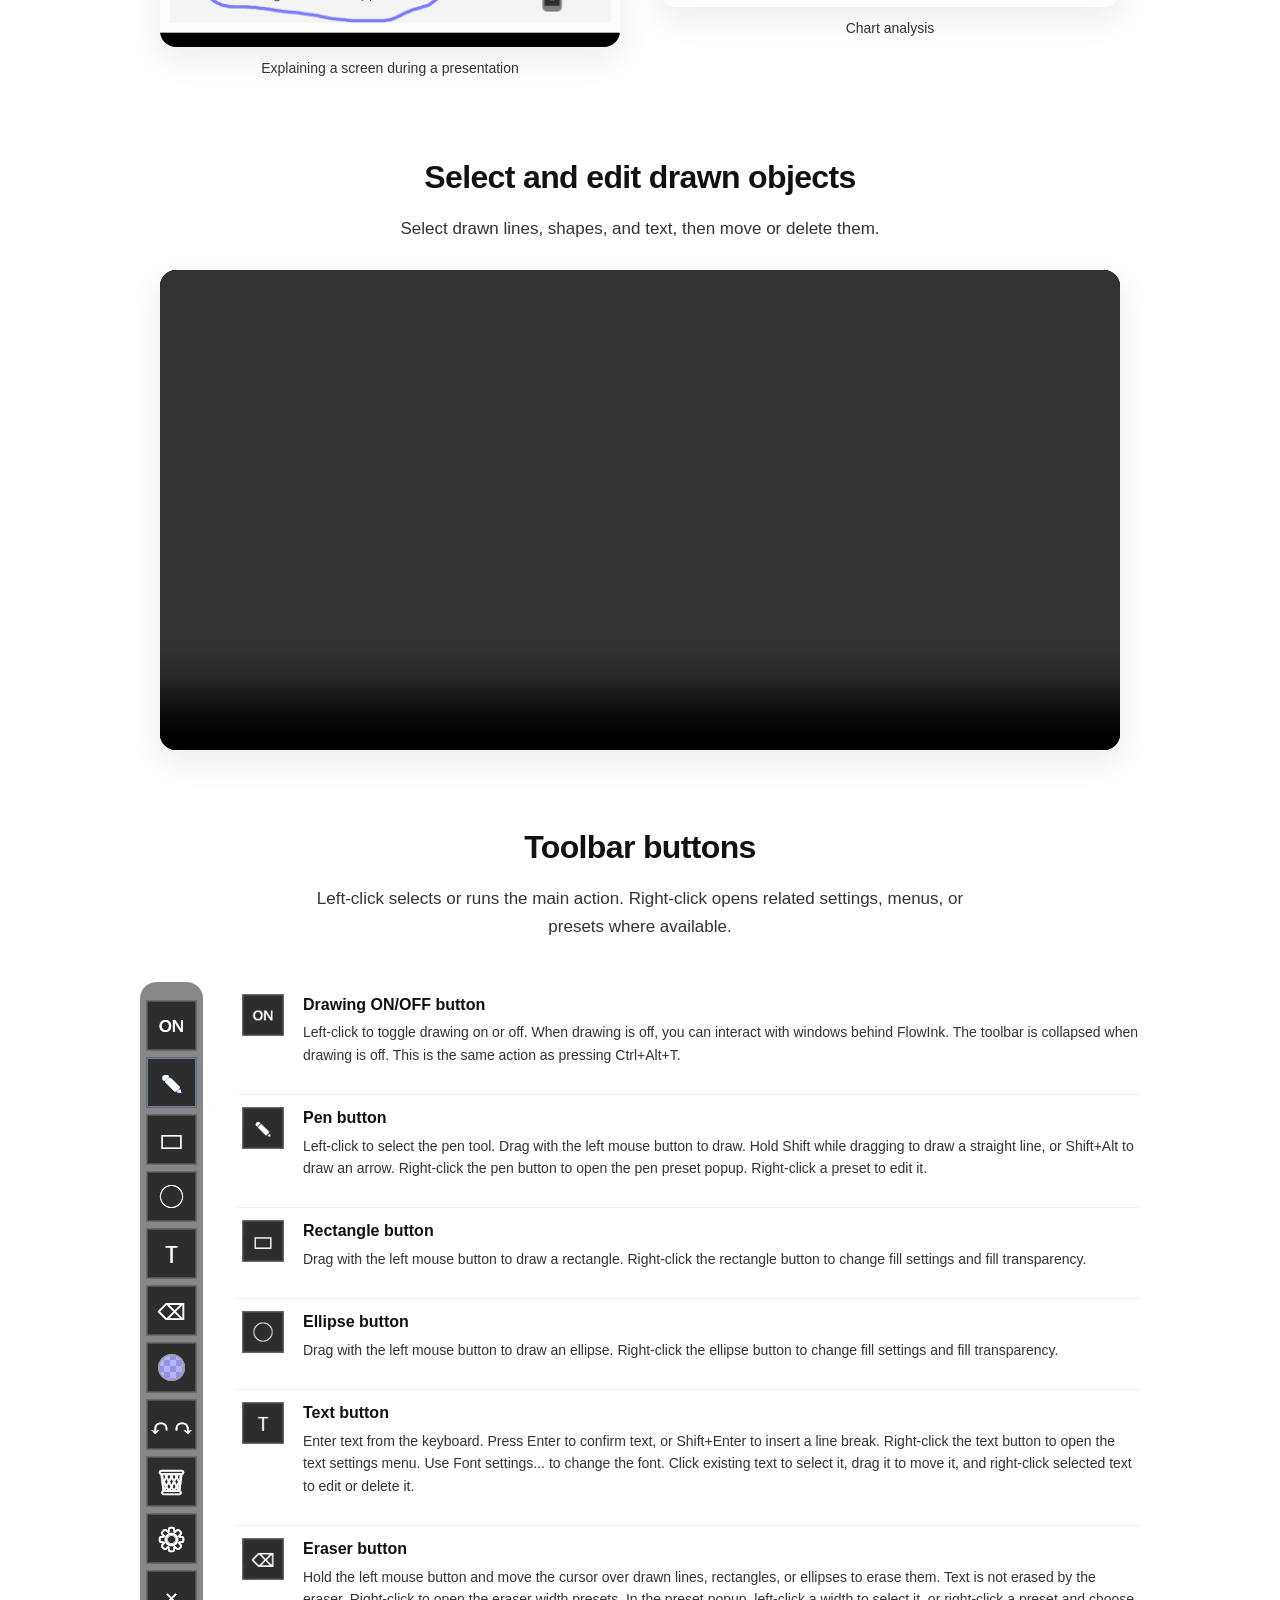
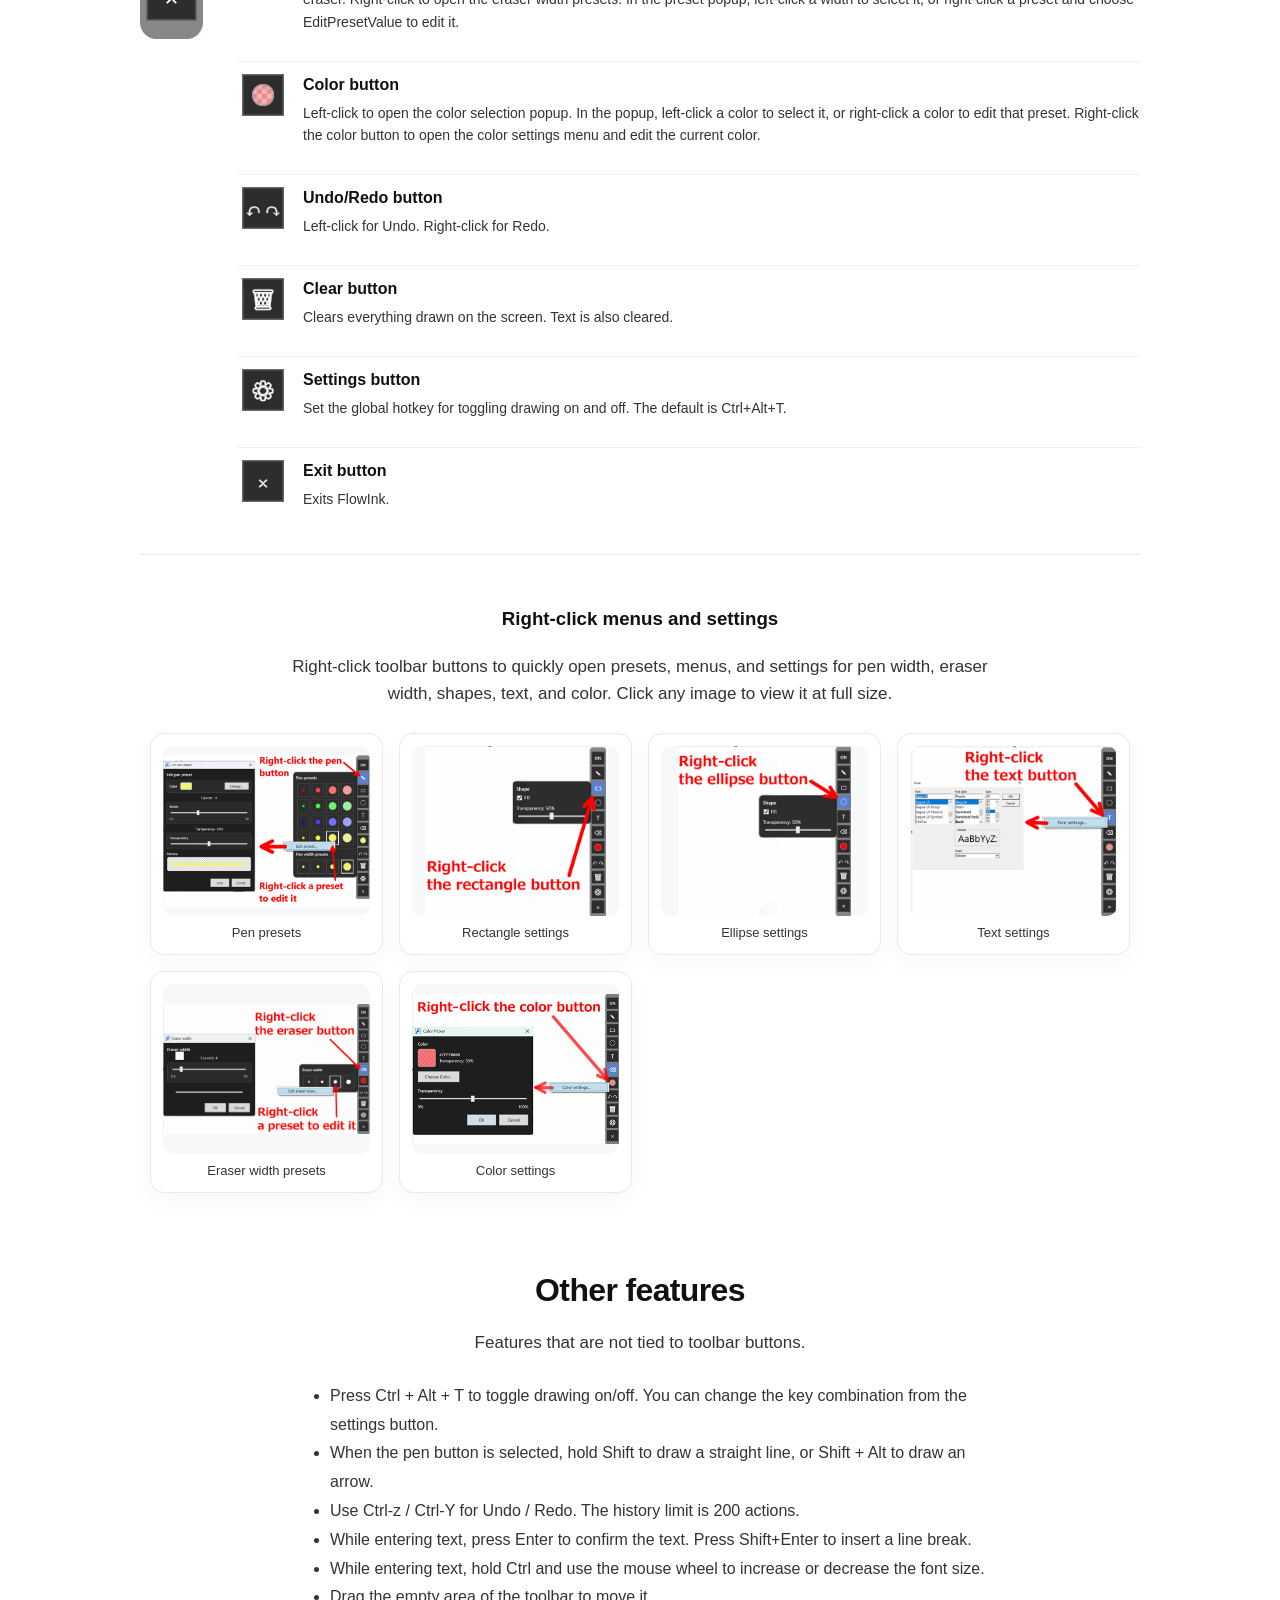
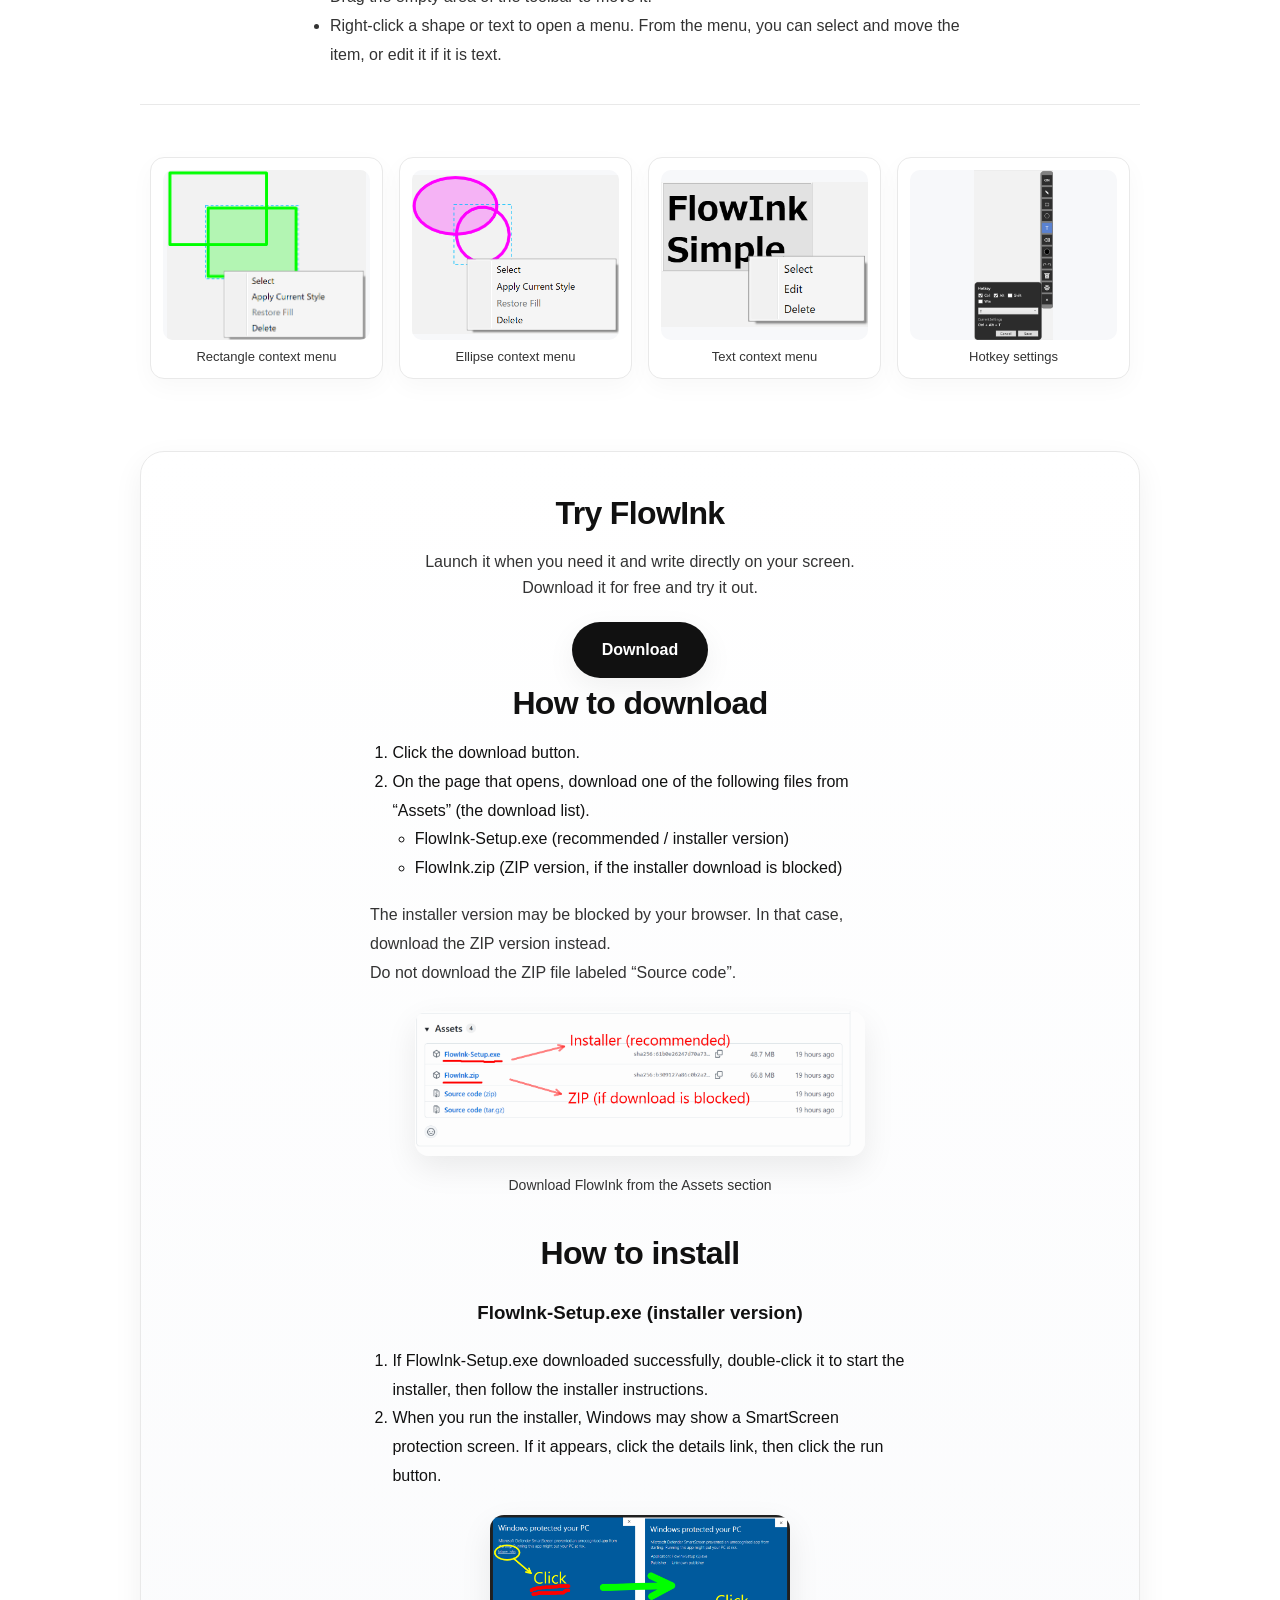
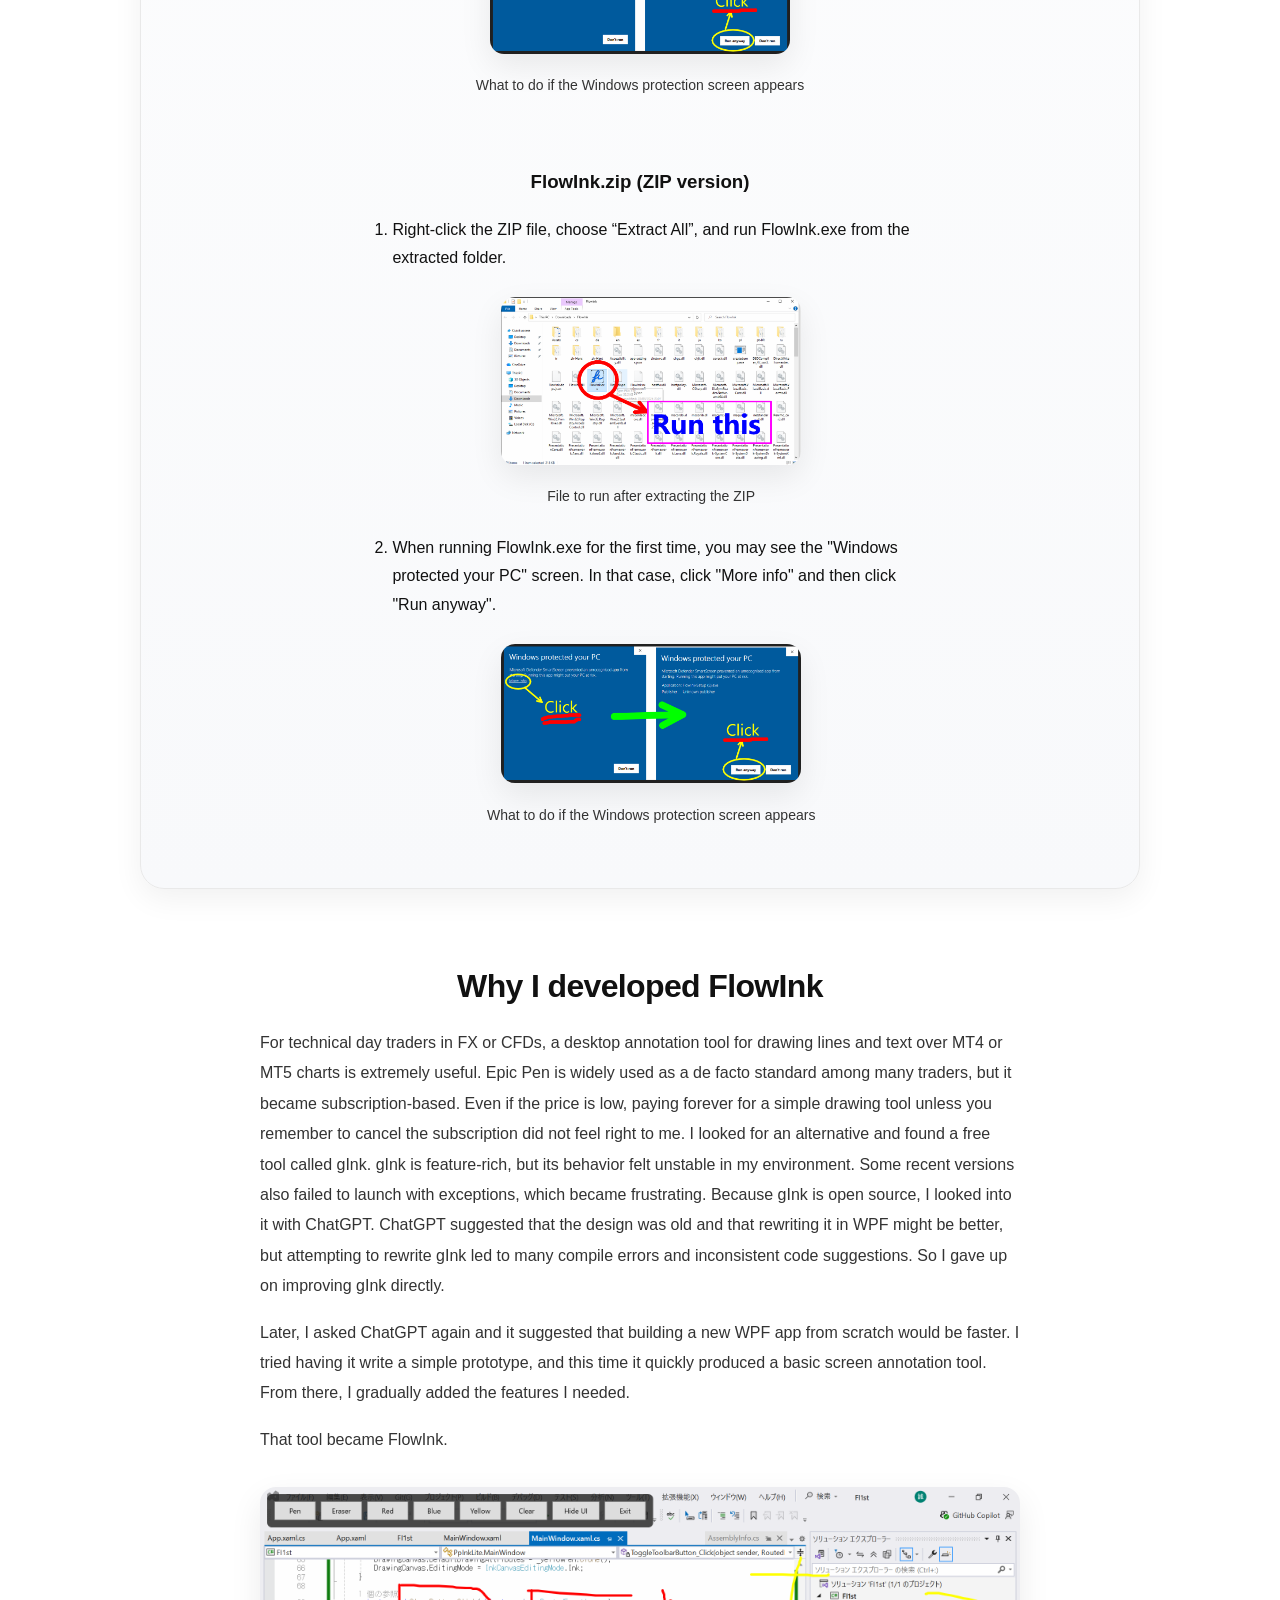
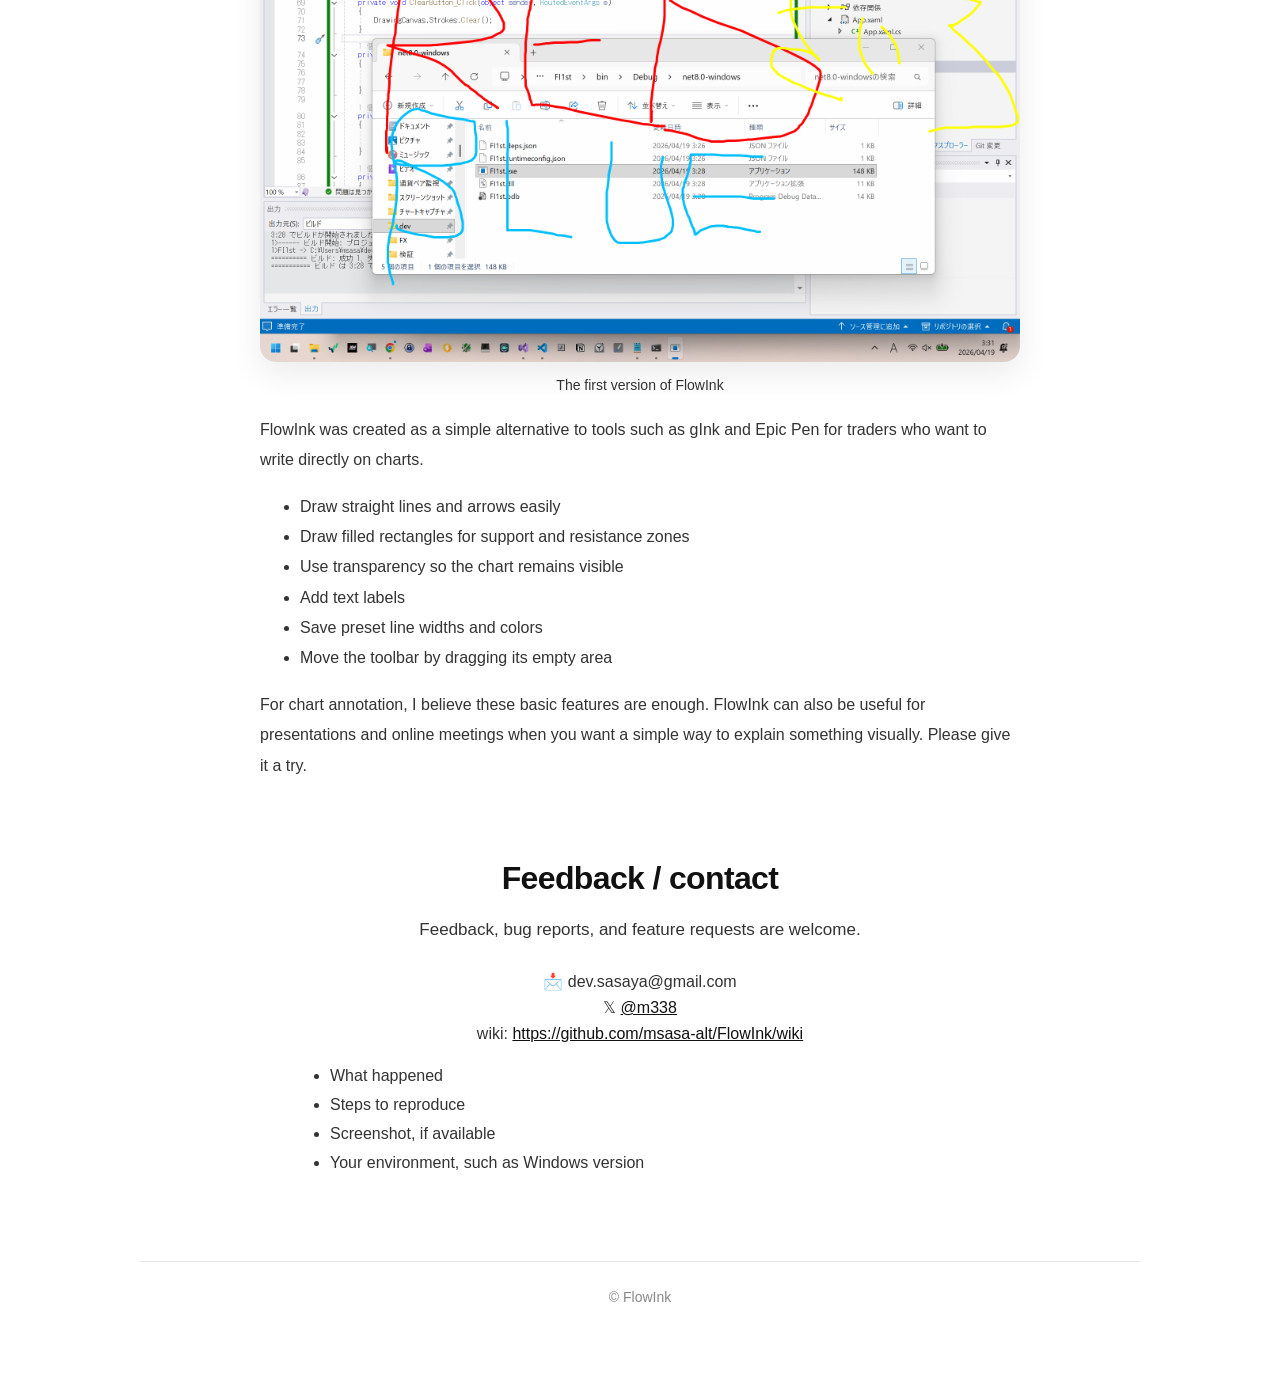
==== commit a86db3a7: "add: v1.5.0-rc1 object selection demo video to LP" ====
--- a/docs/en/index.html
+++ b/docs/en/index.html
@@ -461,6 +461,20 @@
       text-align: center;
     }
 
+    .feature-video {
+      max-width: 960px;
+      margin: 28px auto 0;
+    }
+
+    .feature-video video {
+      width: 100%;
+      height: auto;
+      display: block;
+      border-radius: 16px;
+      box-shadow: 0 12px 32px rgba(0, 0, 0, 0.08);
+      background: #000;
+    }
+
     .use-case {
       padding: 20px;
       border-radius: var(--radius);
@@ -704,6 +718,20 @@
           </a>
           <figcaption>Chart analysis</figcaption>
         </figure>
+      </div>
+    </section>
+
+    <section class="section">
+      <h2>Select and edit drawn objects</h2>
+      <p class="section-lead">
+        Select drawn lines, shapes, and text, then move or delete them.
+      </p>
+
+      <div class="feature-video">
+        <video controls preload="metadata" playsinline aria-label="Video showing how to select, move, and delete drawn objects">
+          <source src="../videos/Flowink_video01.mp4" type="video/mp4">
+          Your browser does not support video playback.
+        </video>
       </div>
     </section>
 
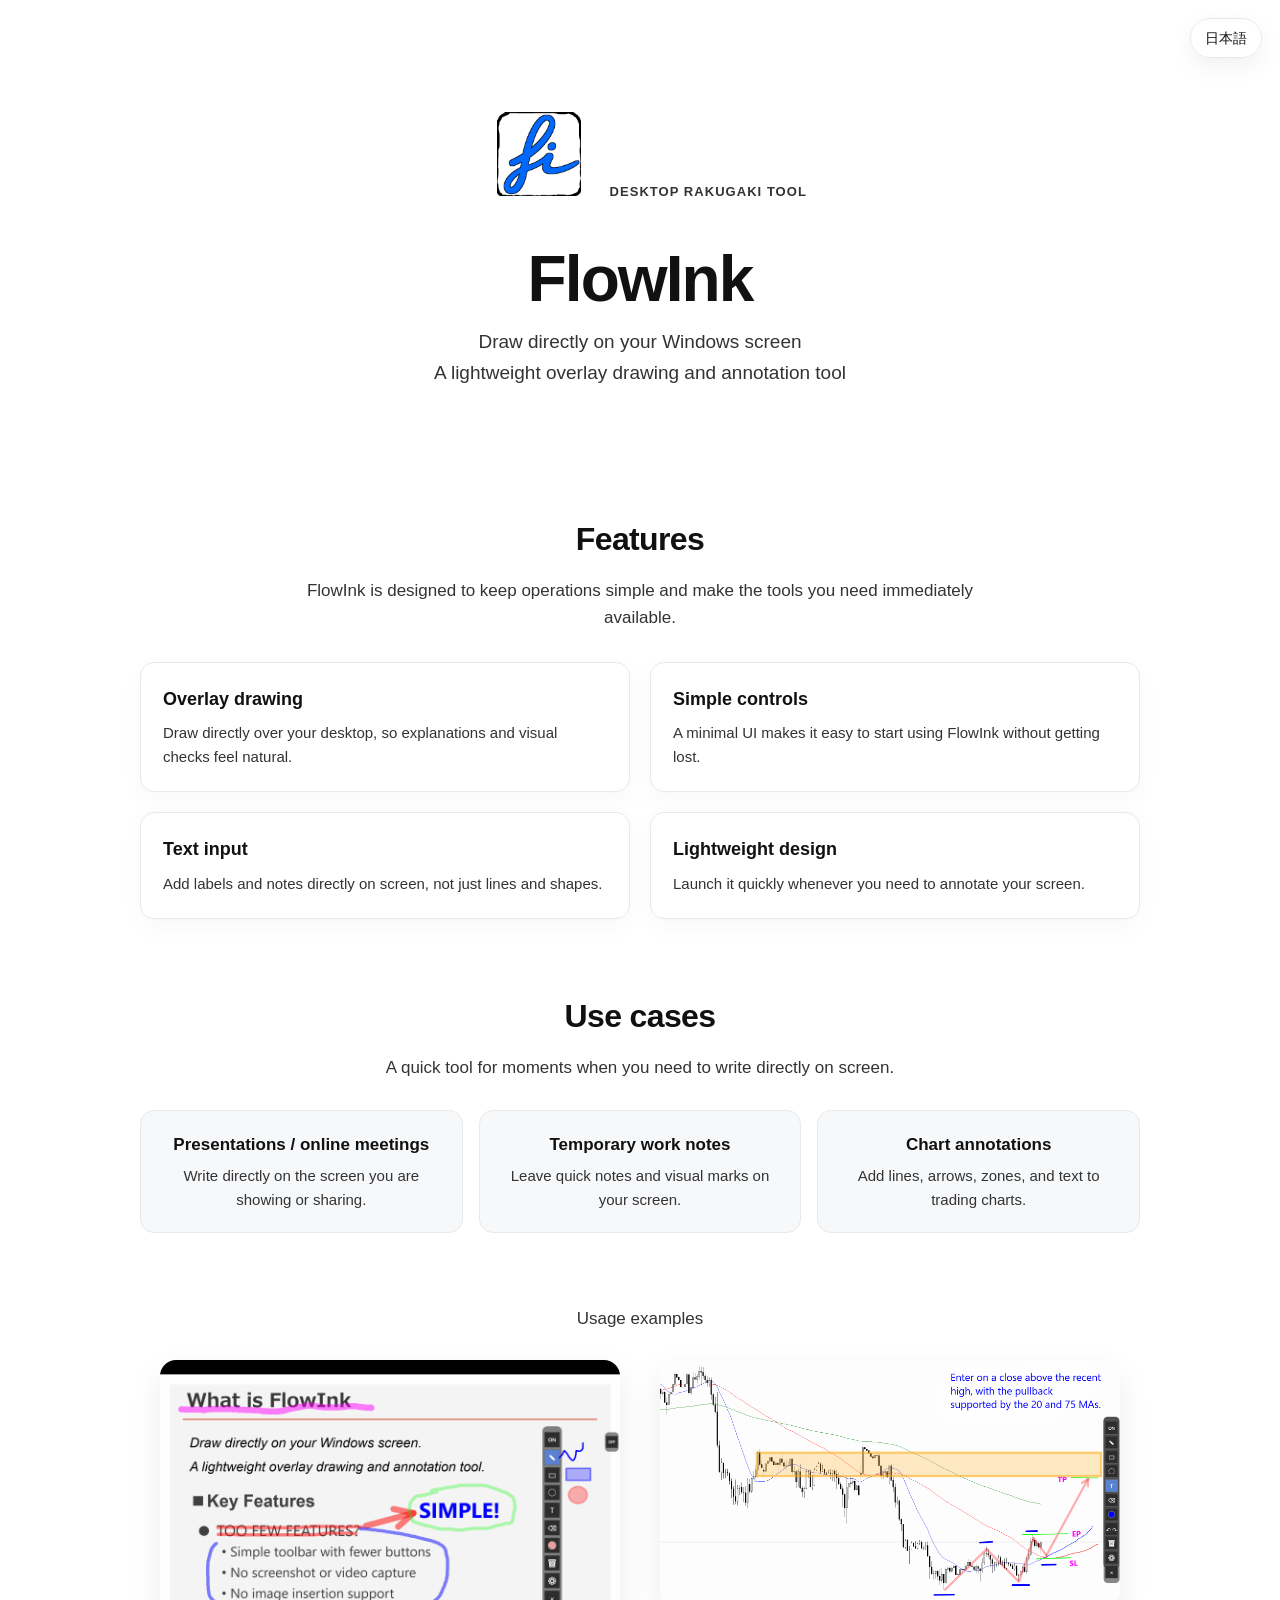
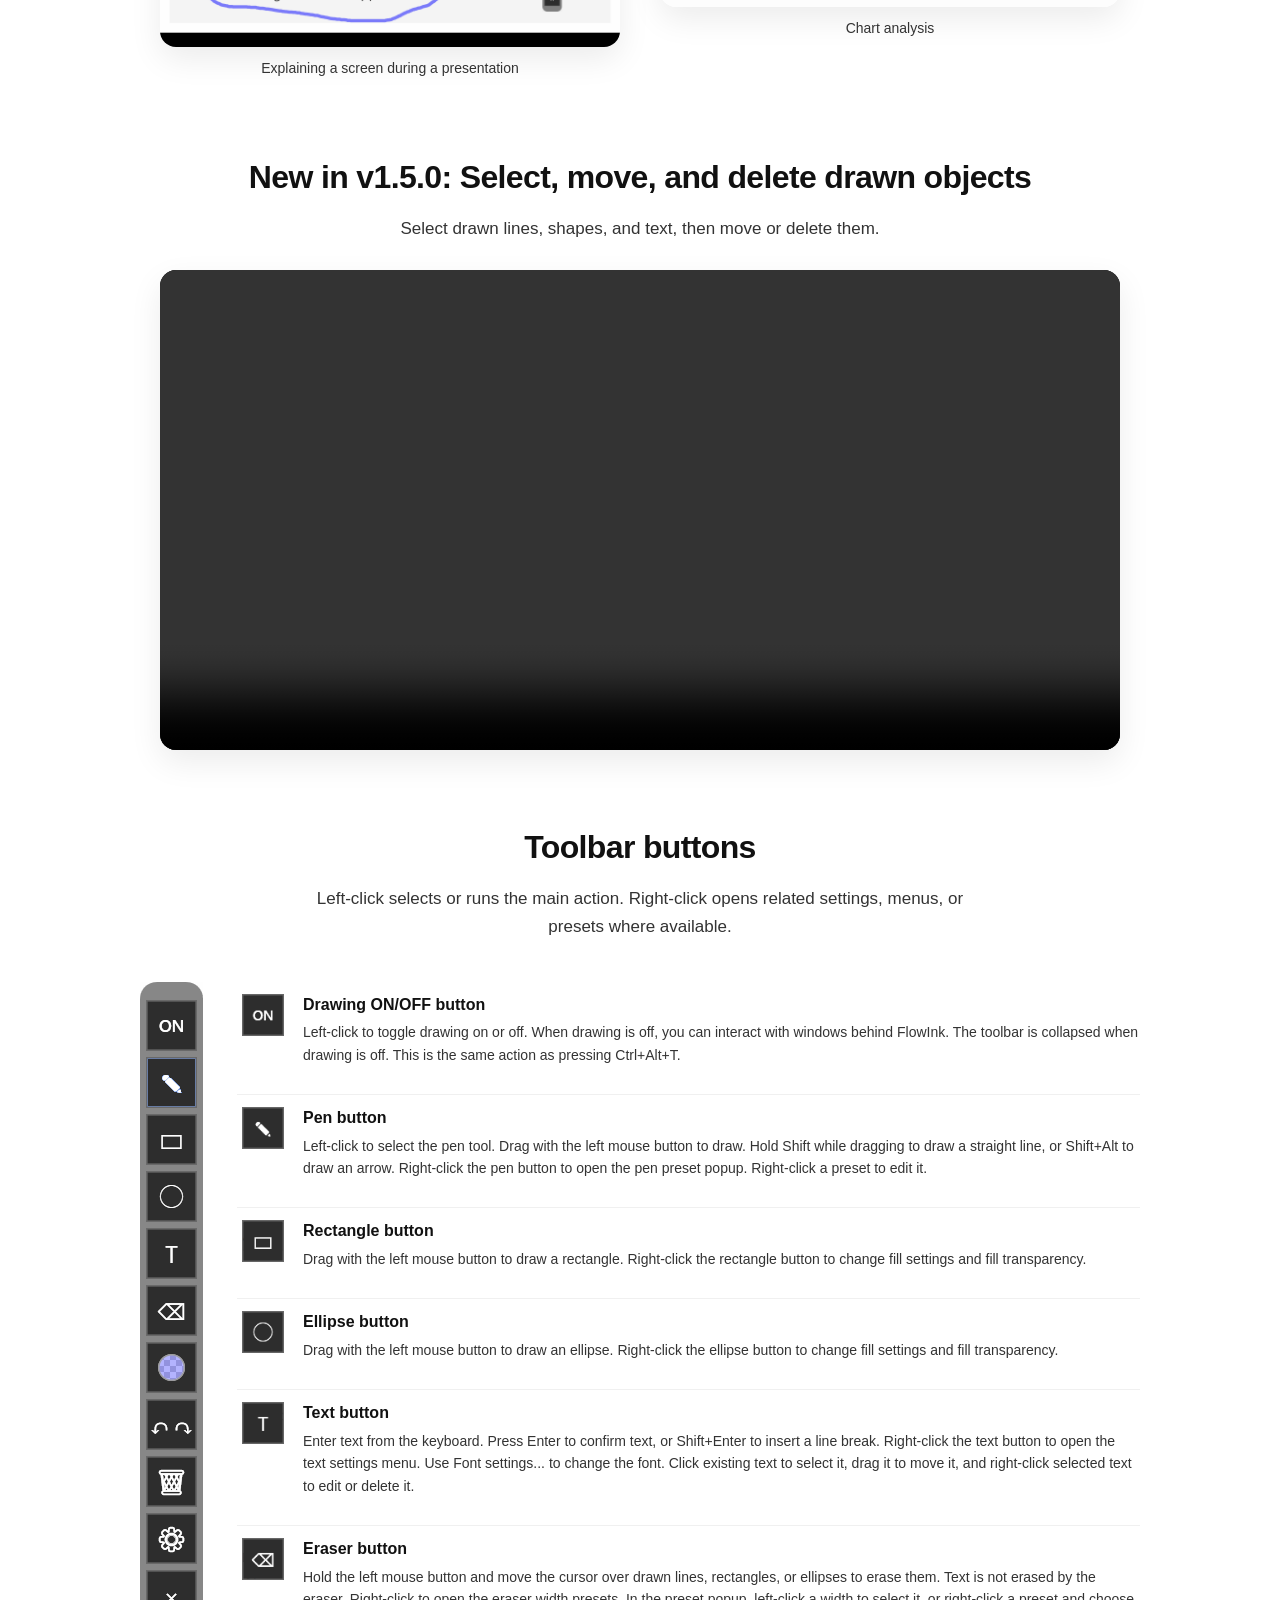
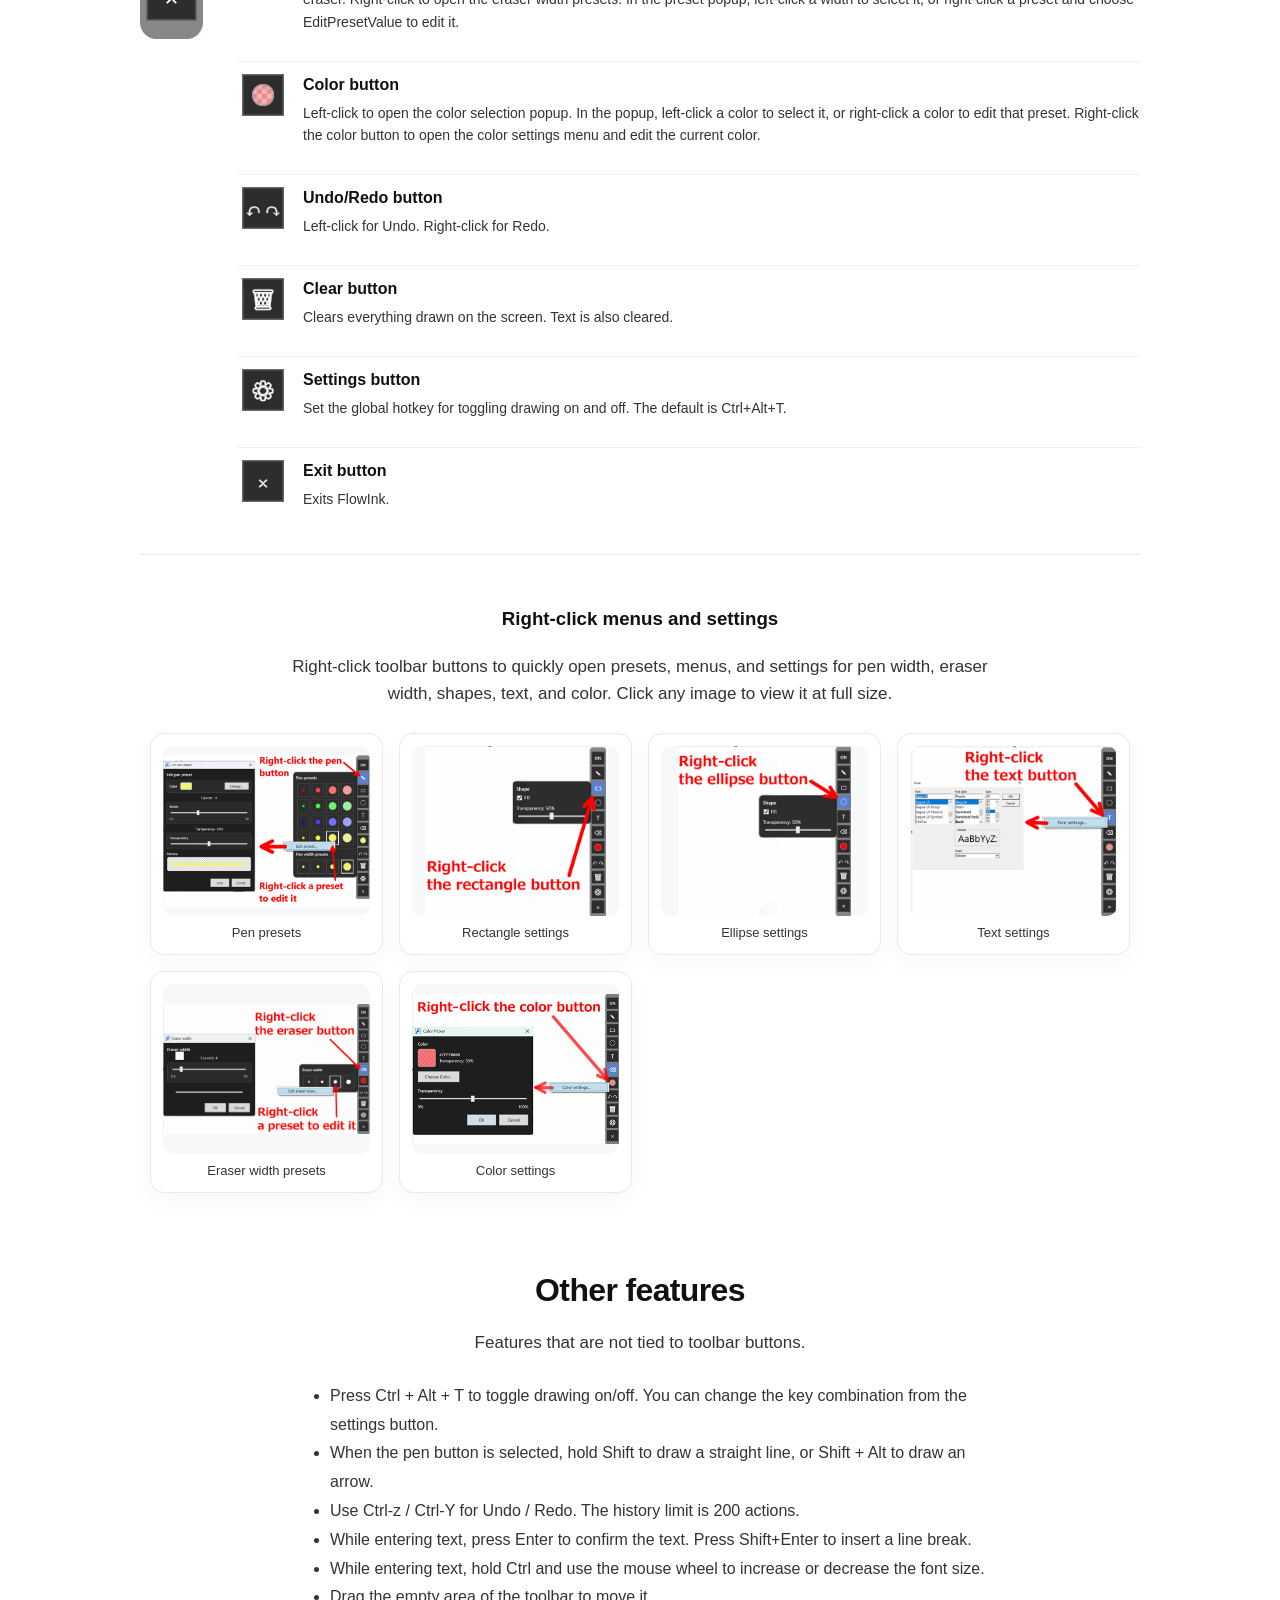
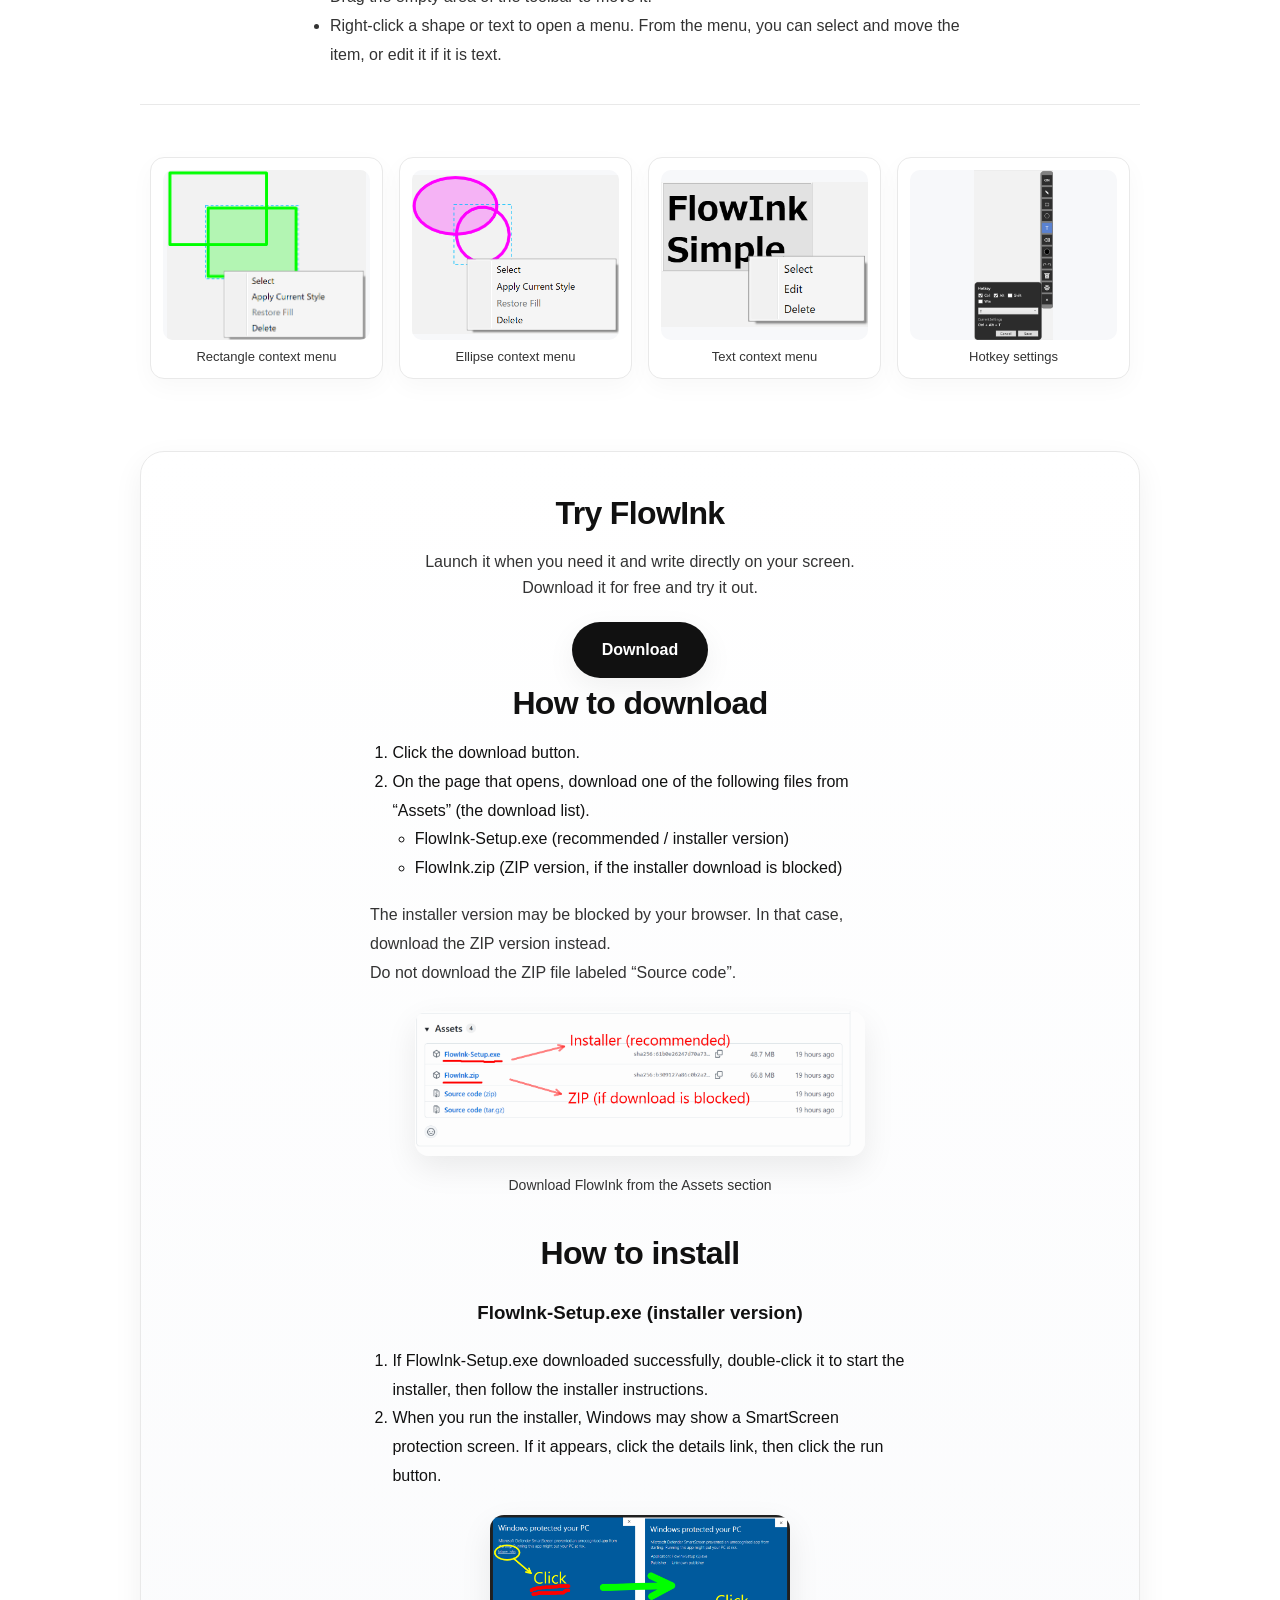
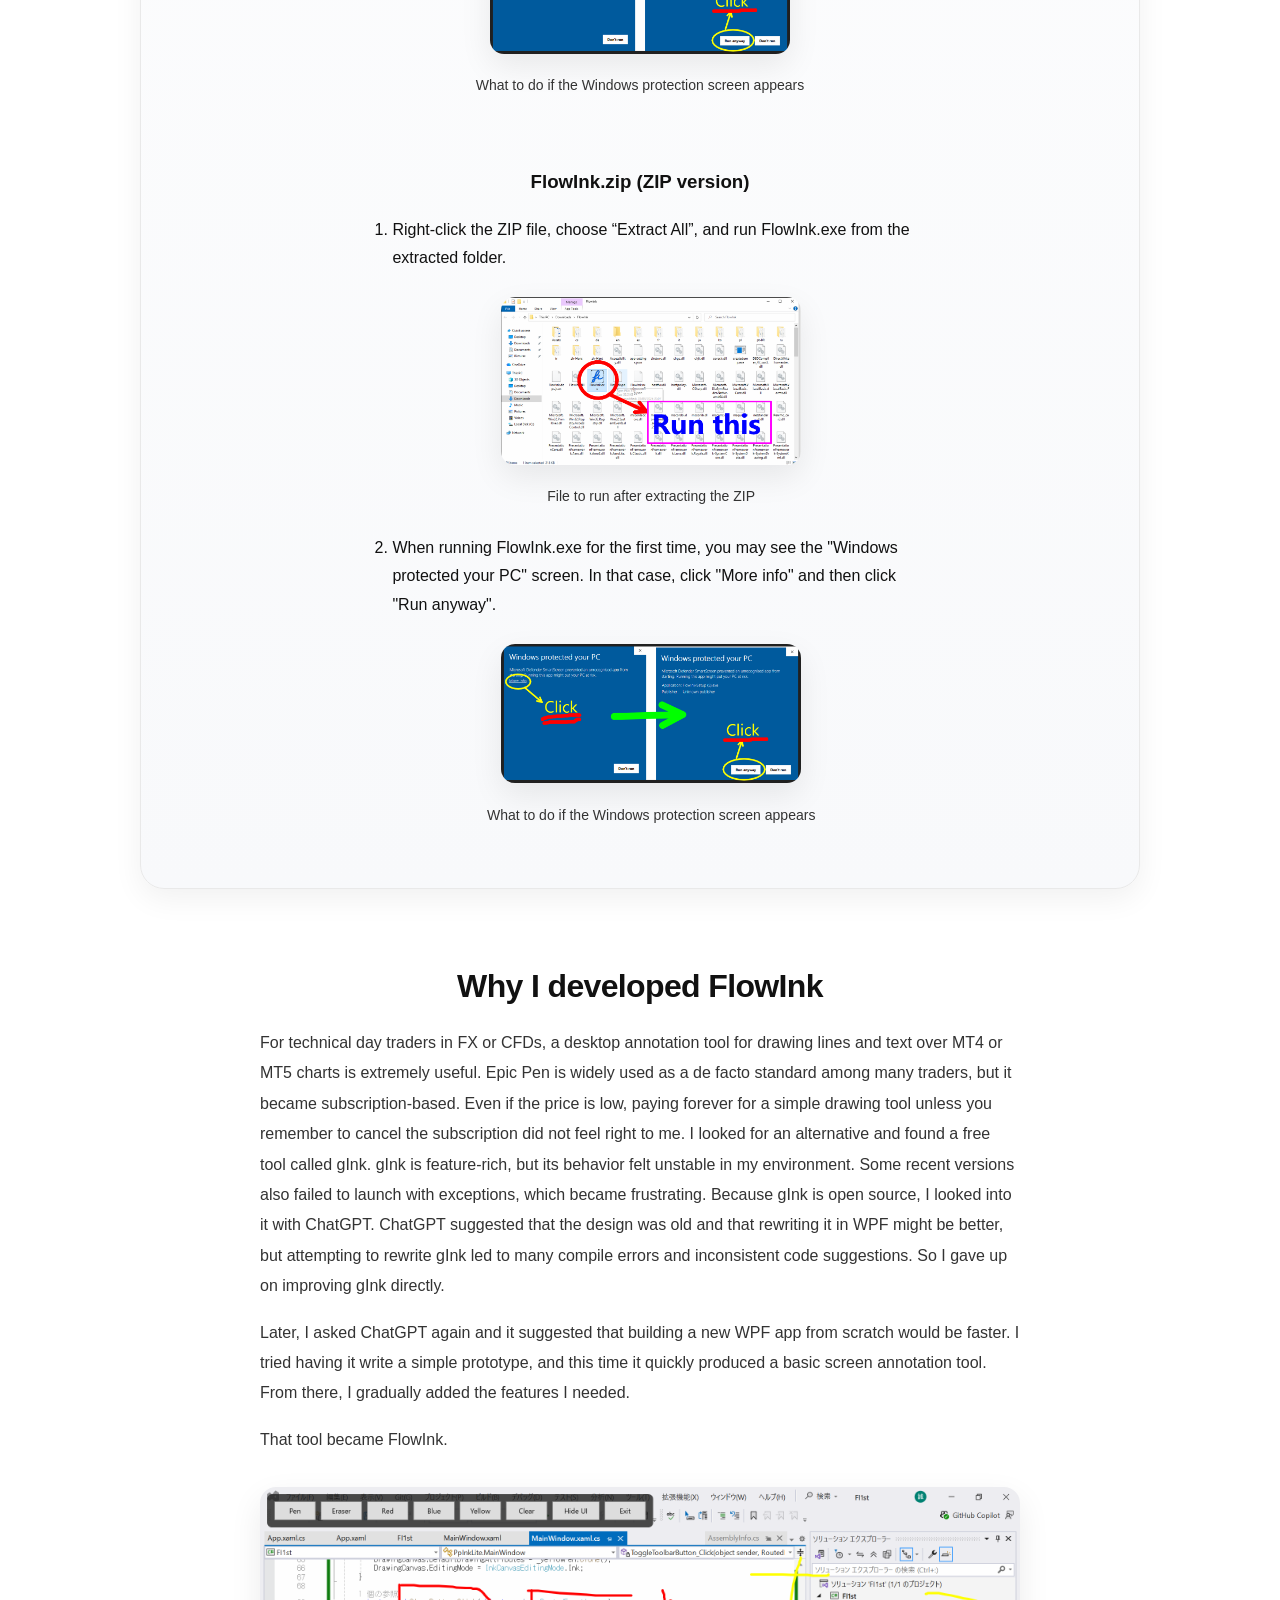
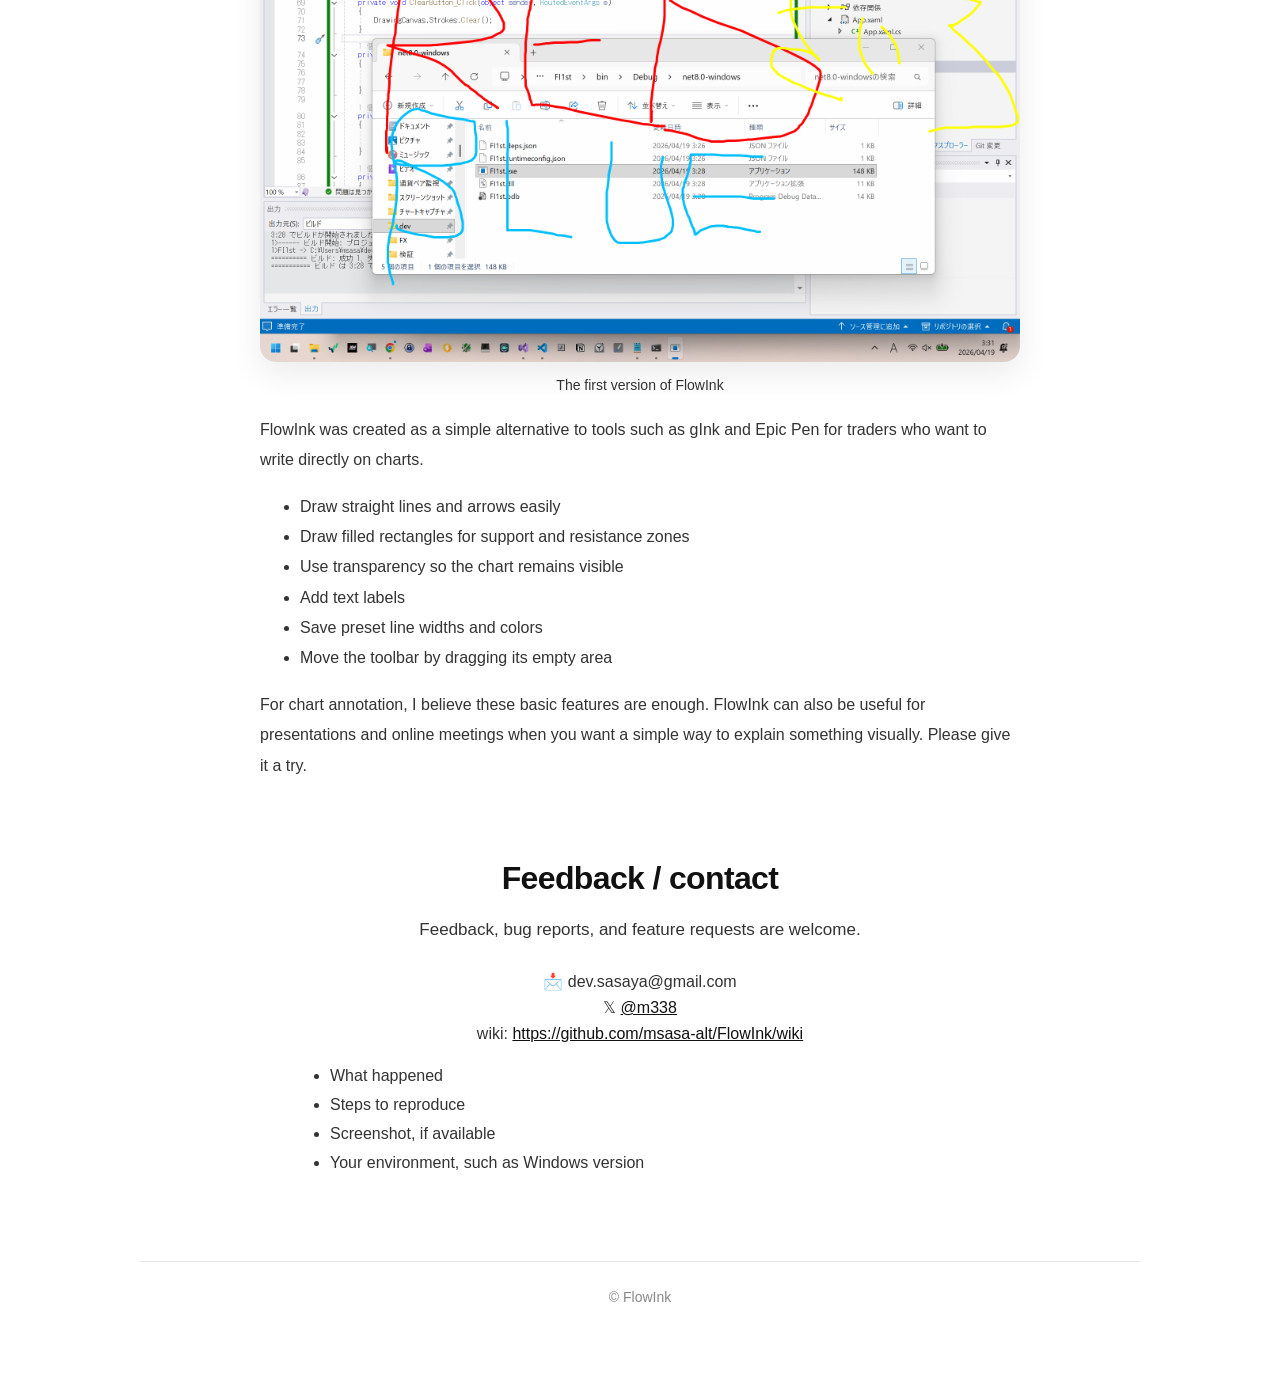
==== commit e56a3c18: "add text" ====
--- a/docs/en/index.html
+++ b/docs/en/index.html
@@ -722,7 +722,7 @@
     </section>
 
     <section class="section">
-      <h2>Select and edit drawn objects</h2>
+      <h2>New in v1.5.0: Select, move, and delete drawn objects</h2>
       <p class="section-lead">
         Select drawn lines, shapes, and text, then move or delete them.
       </p>
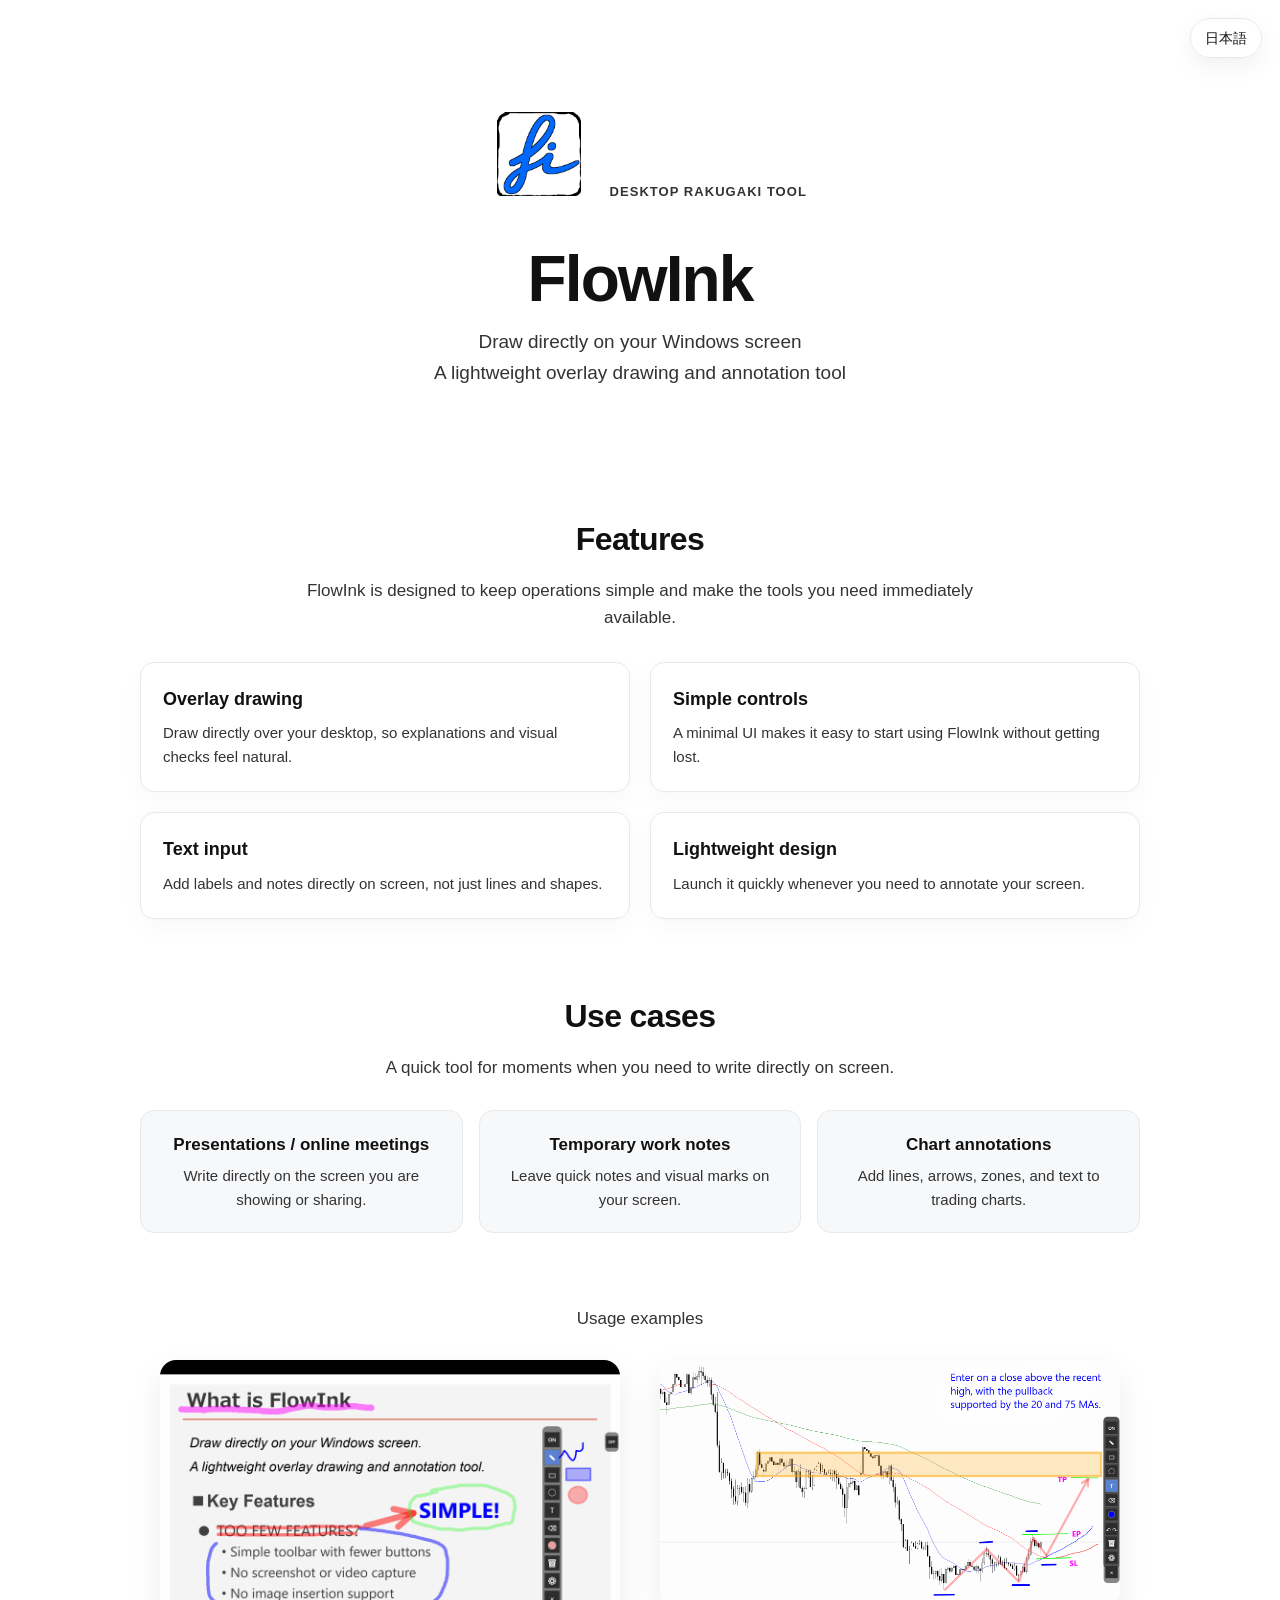
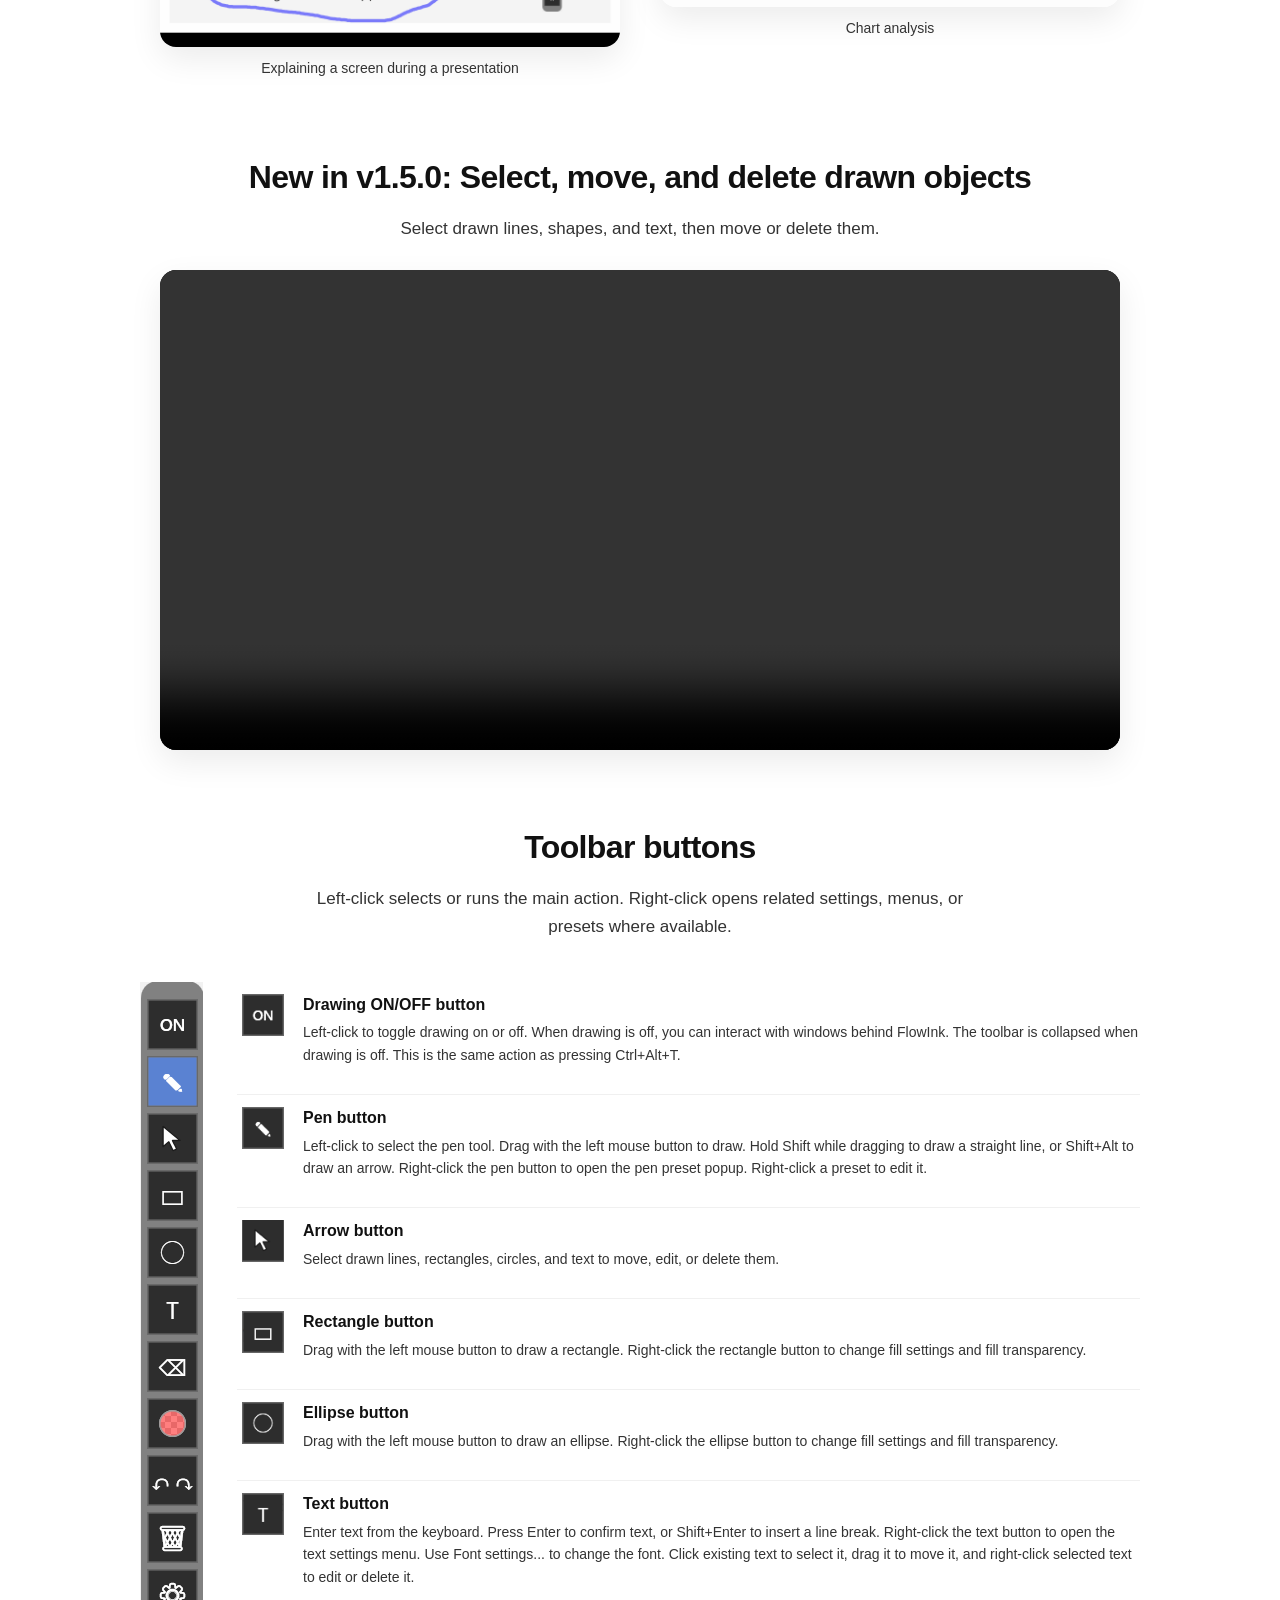
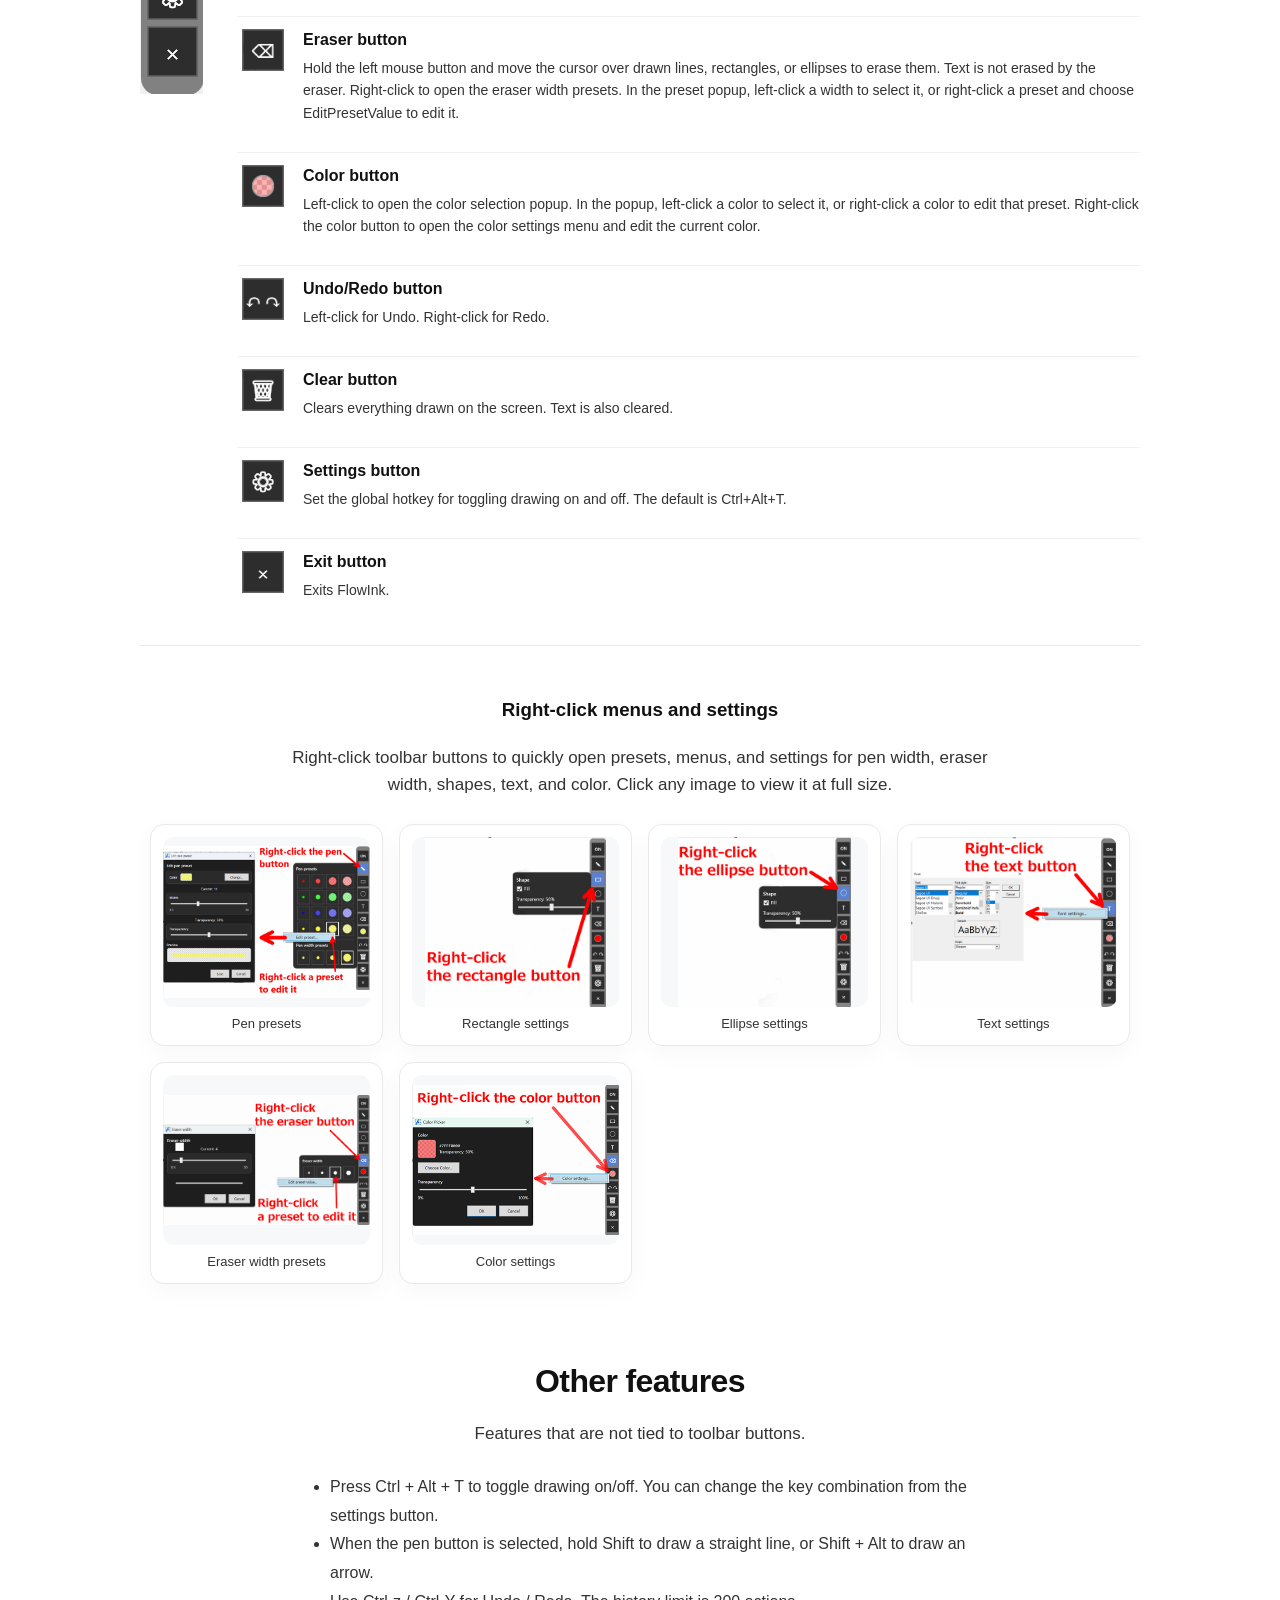
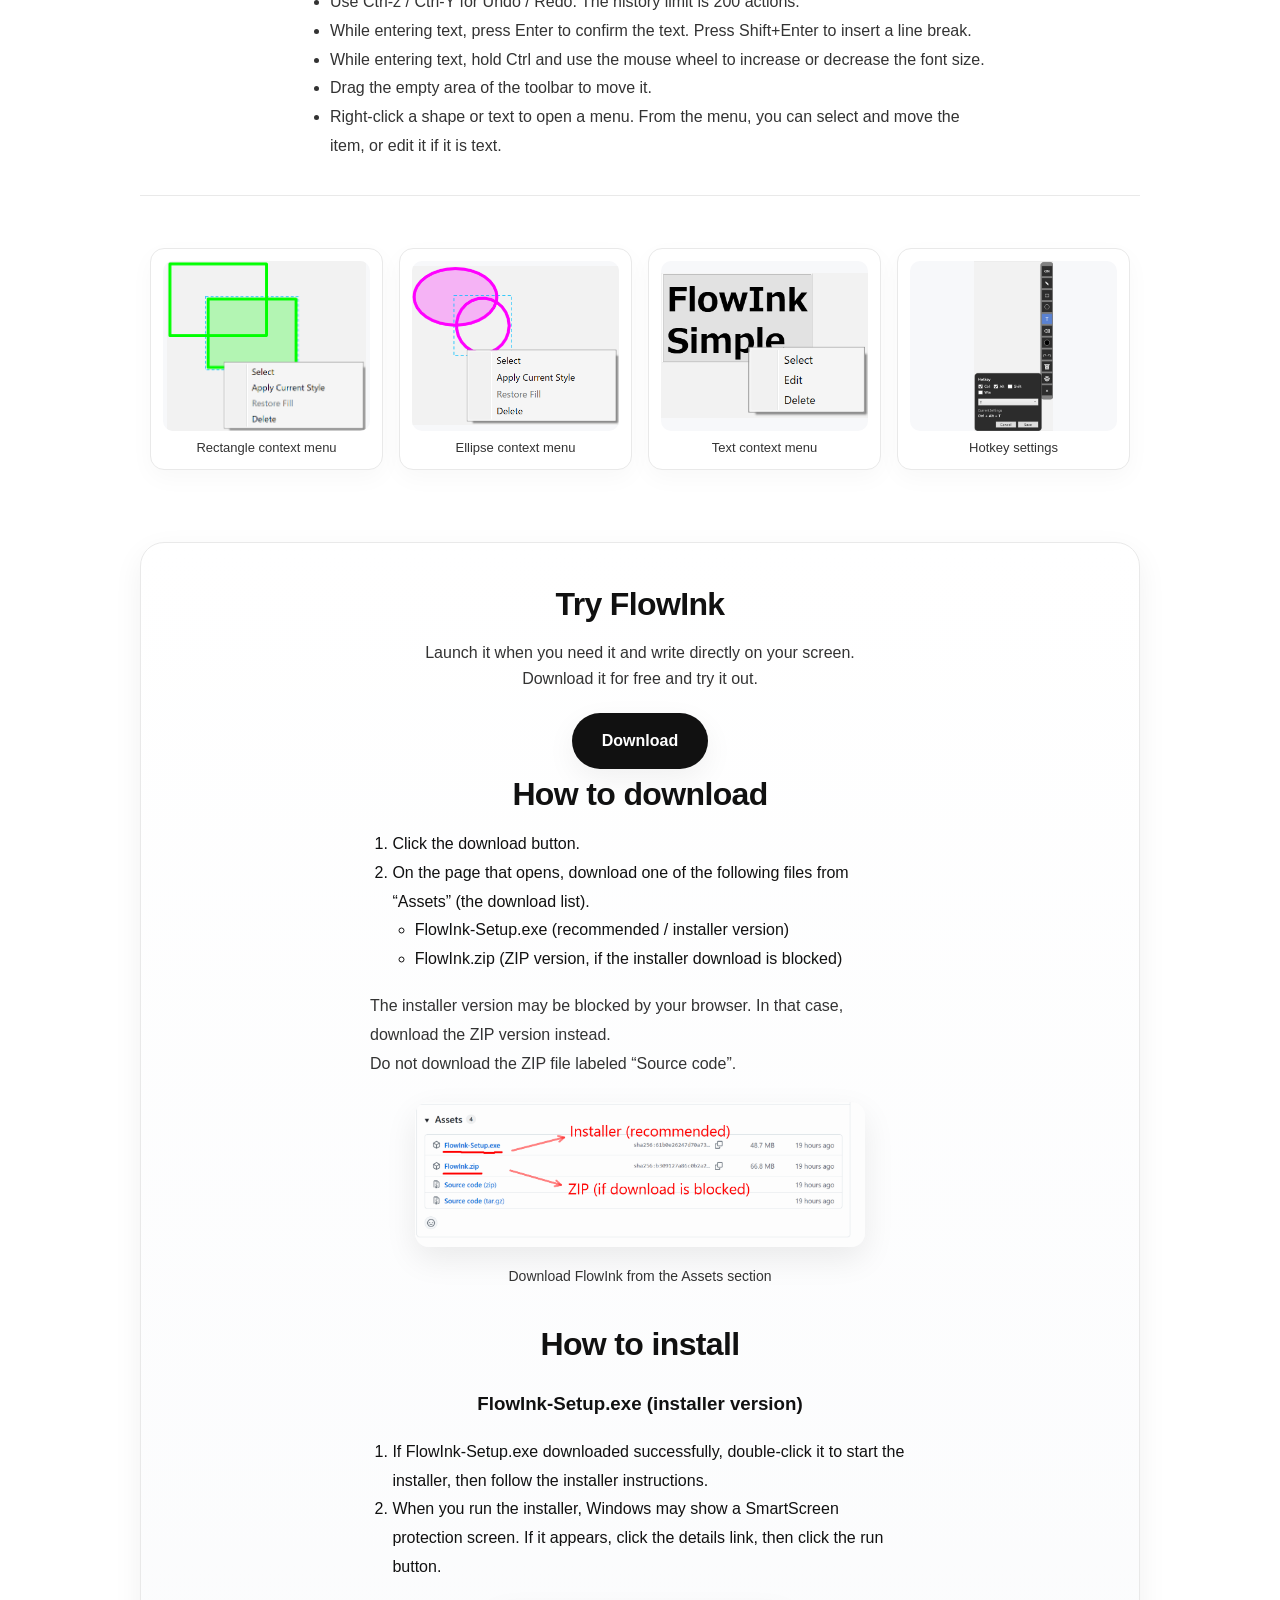
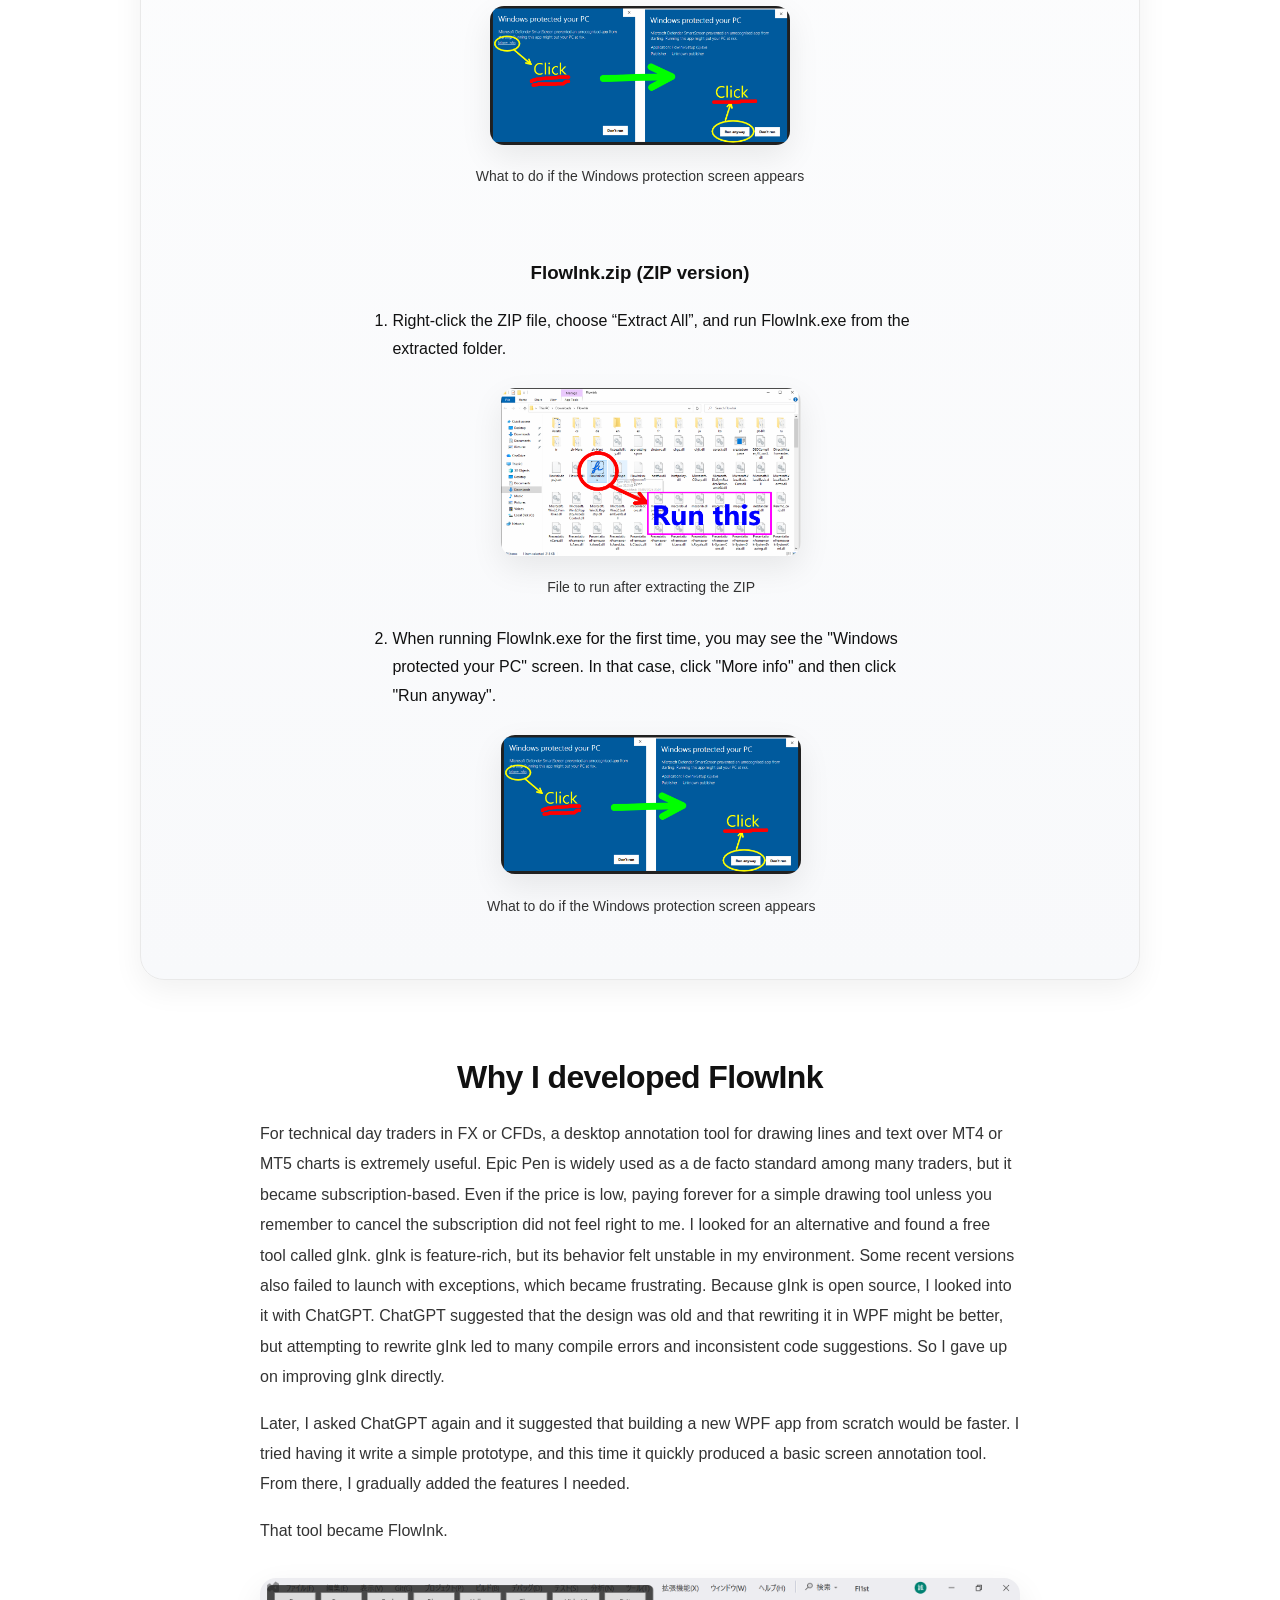
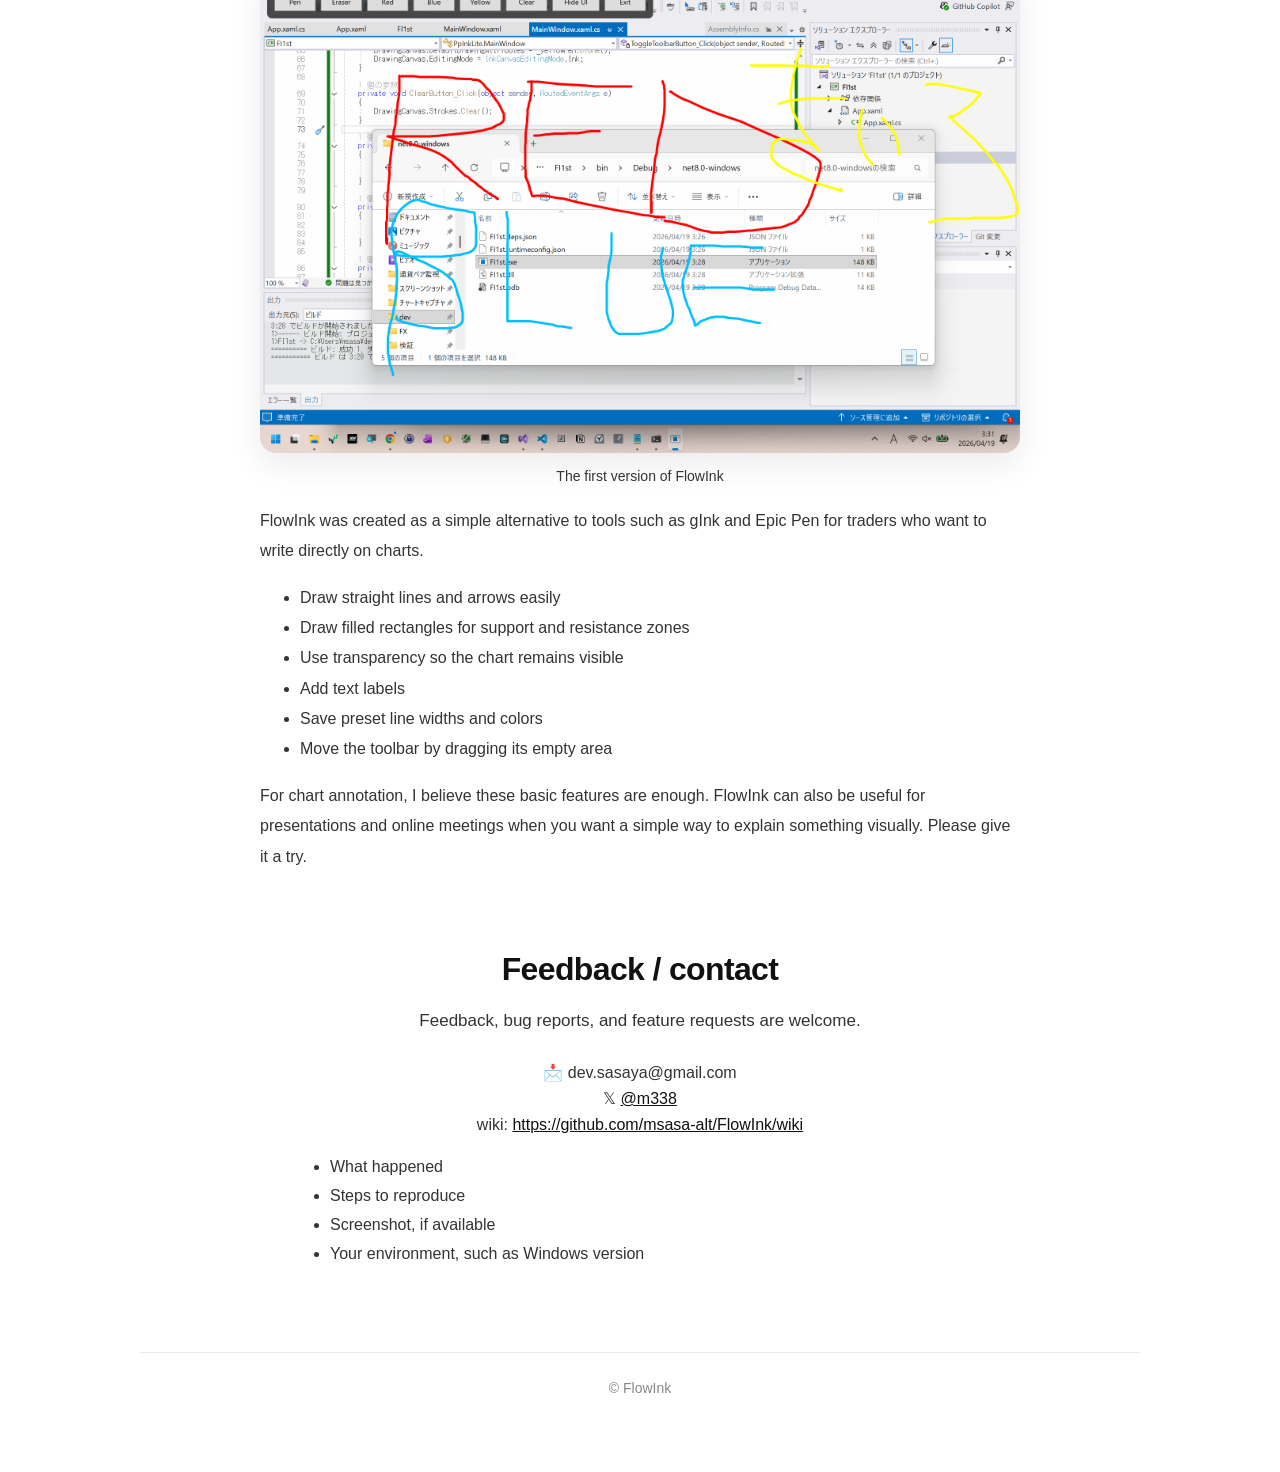
==== commit 894b38db: "Added a description of the Arrow button introduced in v1.5.0-RC1." ====
--- a/docs/en/index.html
+++ b/docs/en/index.html
@@ -765,6 +765,16 @@
               <div class="tool-body">
                 <strong>Pen button</strong>
                 <p>Left-click to select the pen tool. Drag with the left mouse button to draw. Hold Shift while dragging to draw a straight line, or Shift+Alt to draw an arrow. Right-click the pen button to open the pen preset popup. Right-click a preset to edit it.</p>
+              </div>
+            </div>
+
+            <div class="tool-item">
+              <div class="tool-icon">
+                <img src="images/12arrow_btn.png" alt="Pen button" />
+              </div>
+              <div class="tool-body">
+                <strong>Arrow button</strong>
+                <p>Select drawn lines, rectangles, circles, and text to move, edit, or delete them.</p>
               </div>
             </div>
 
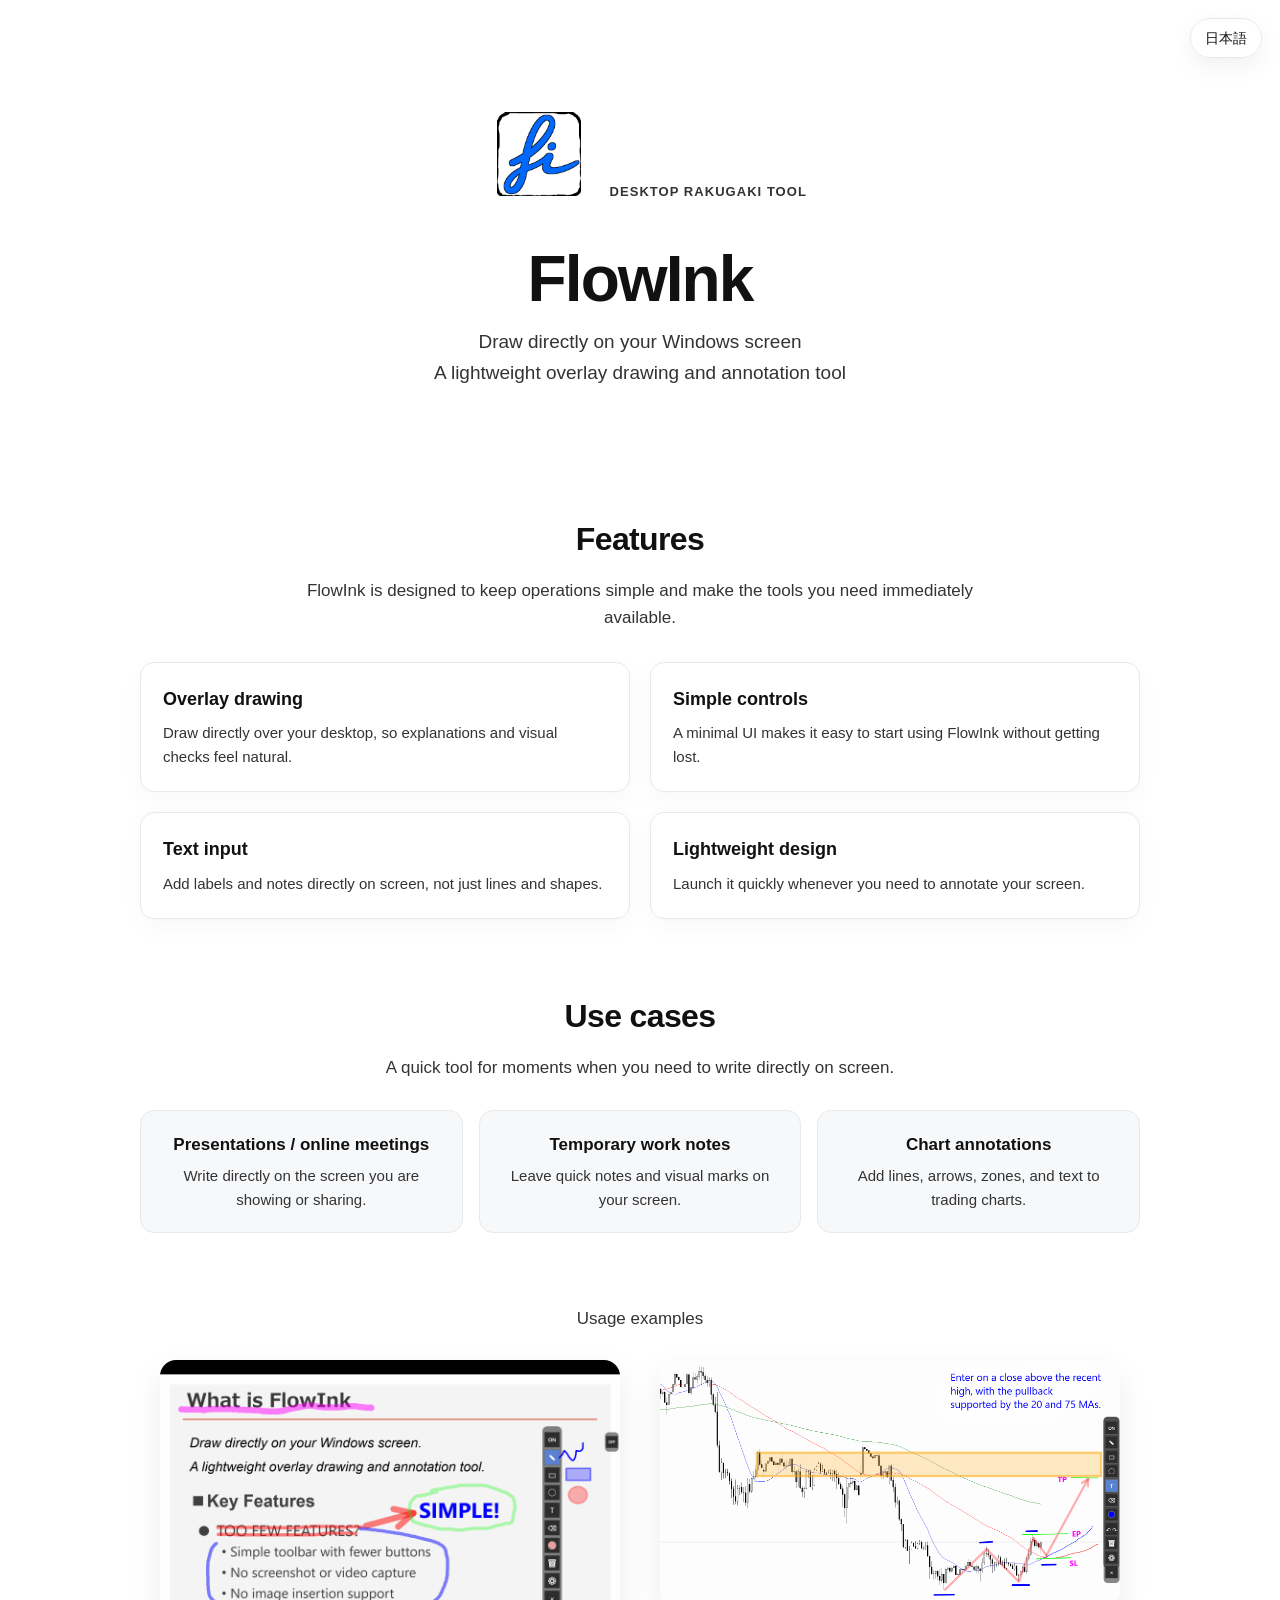
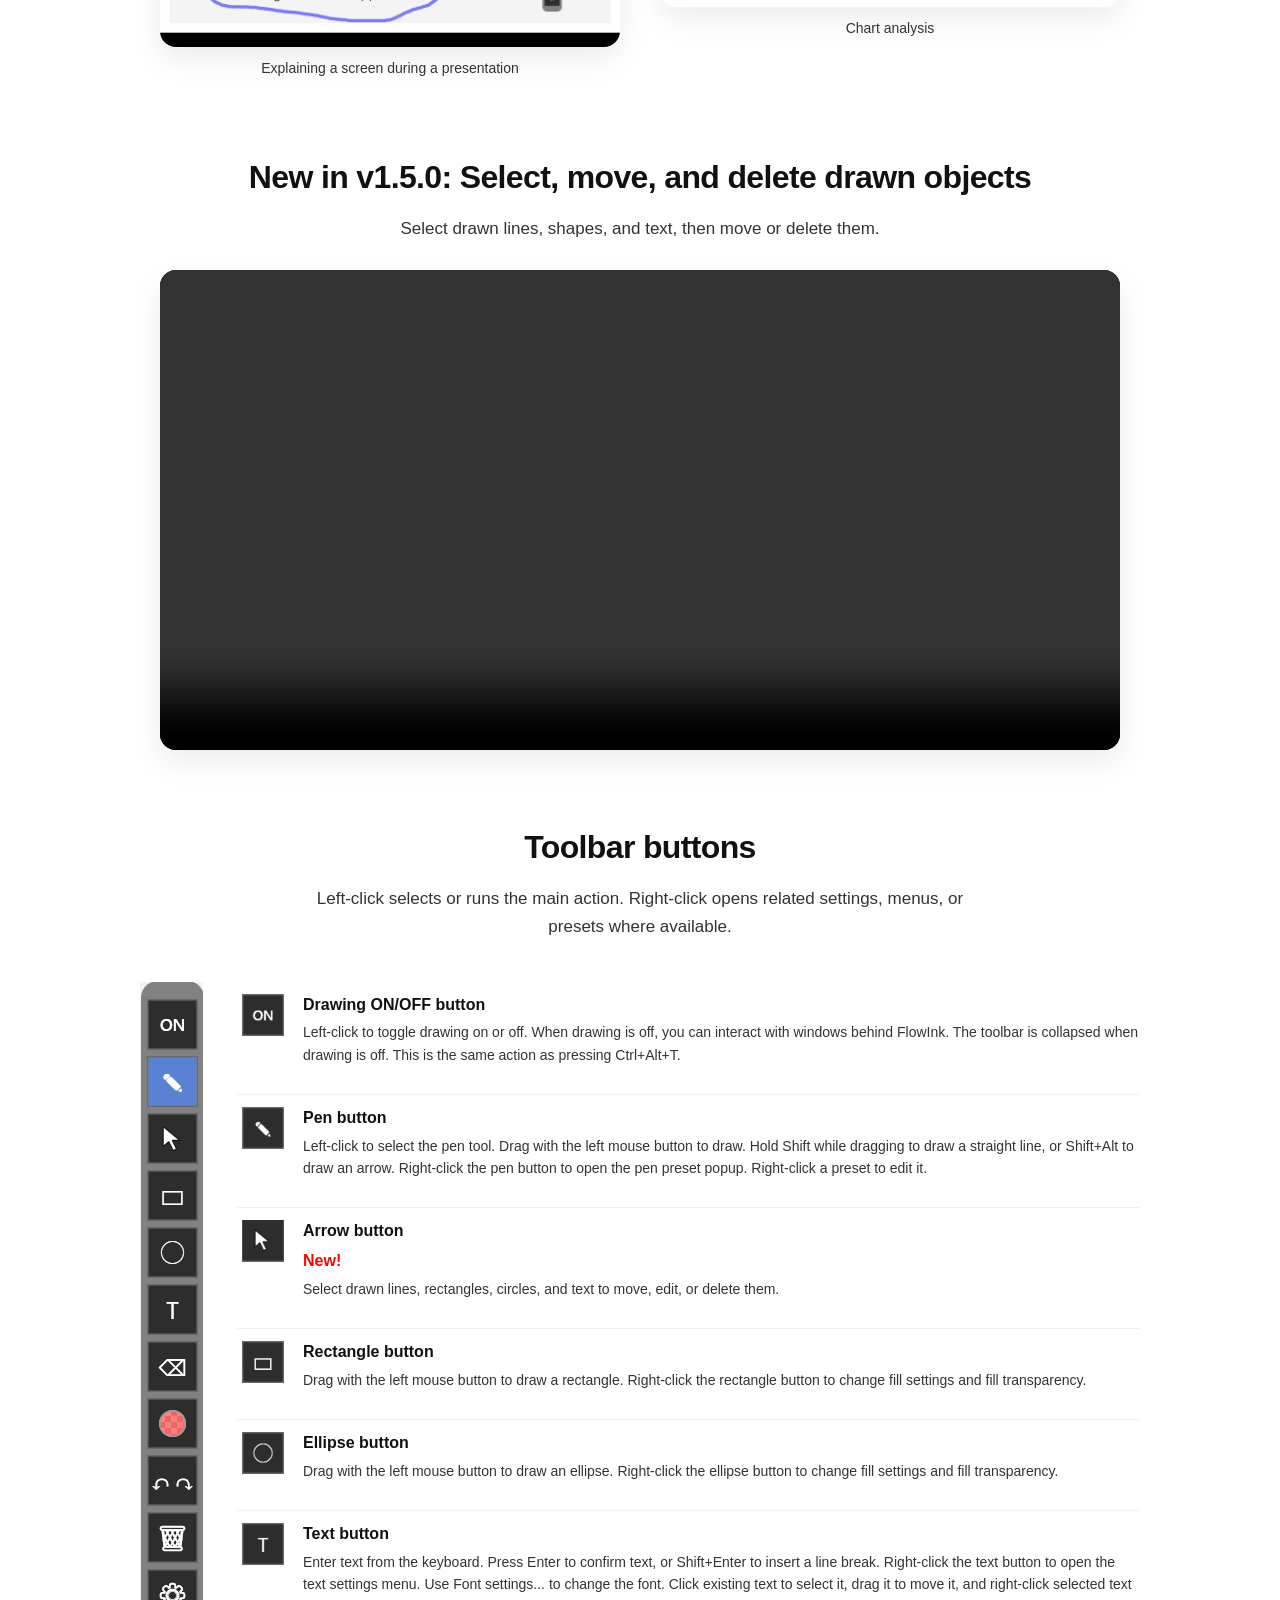
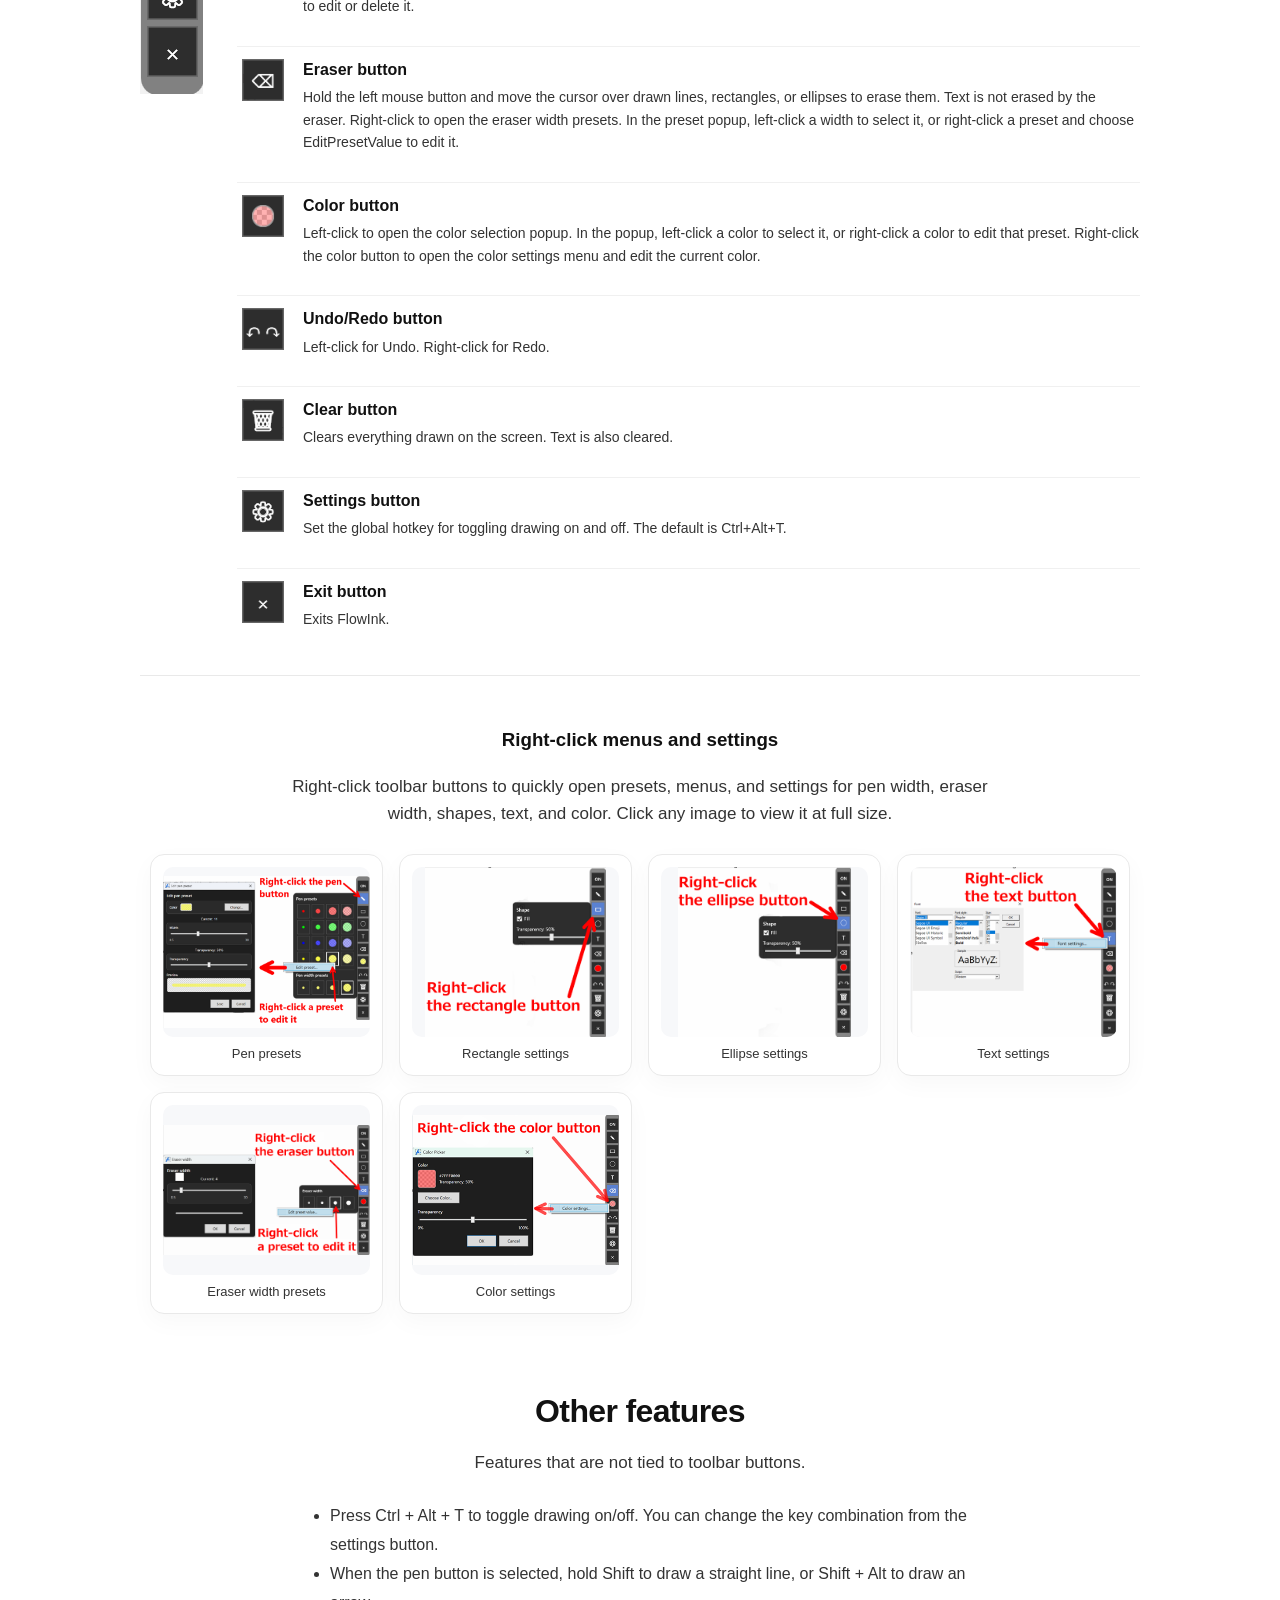
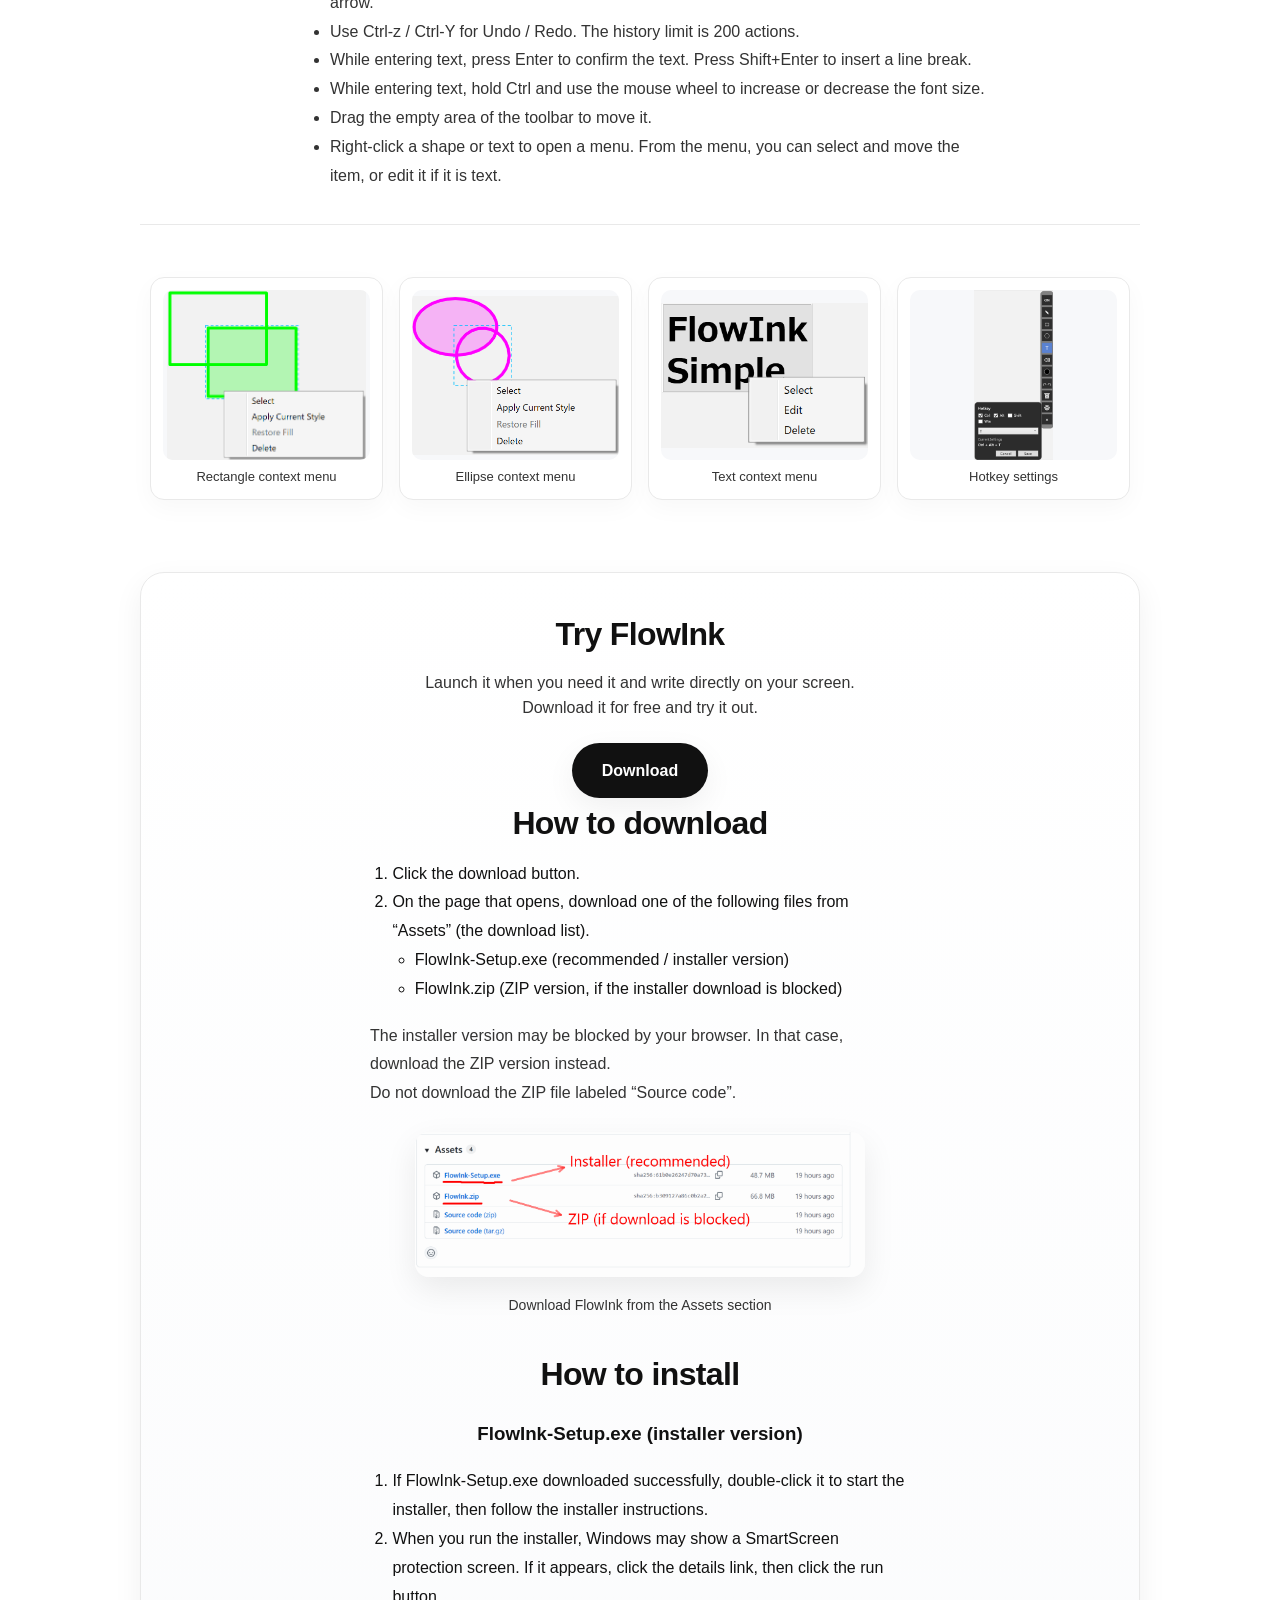
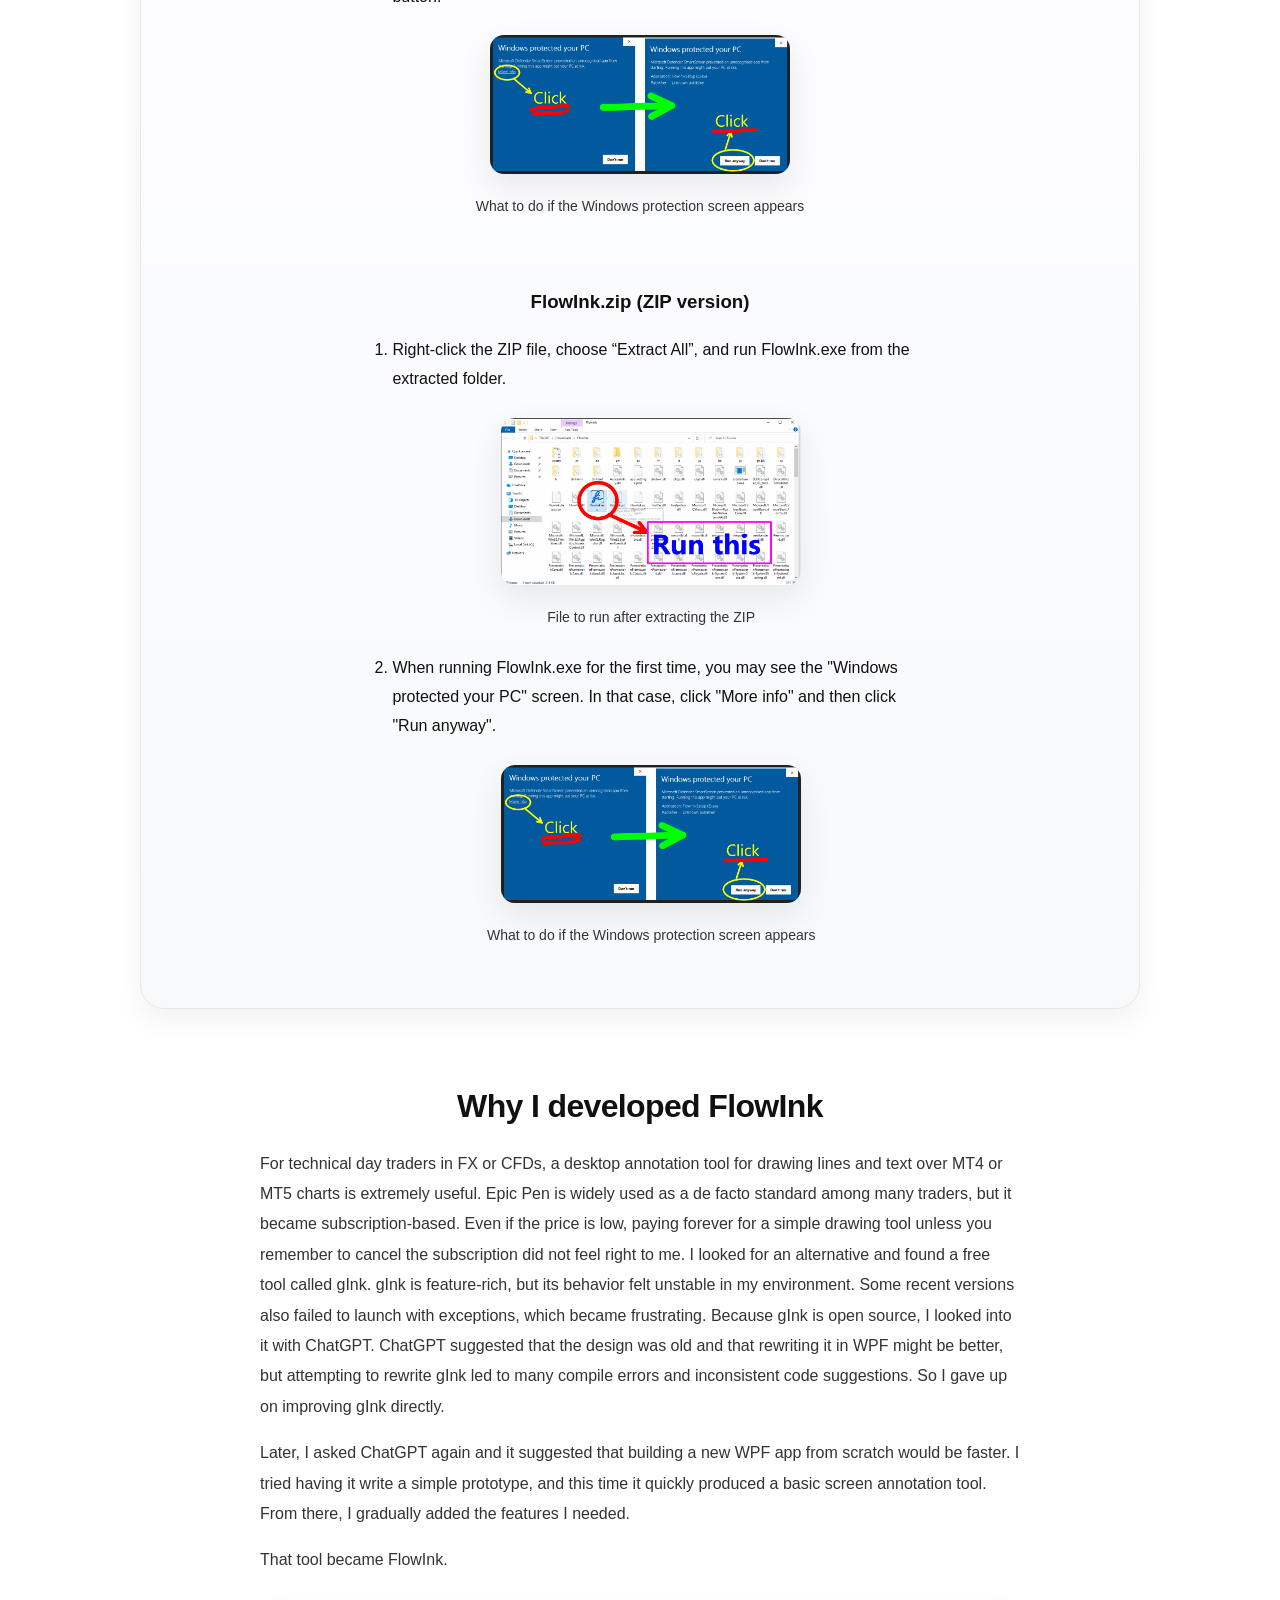
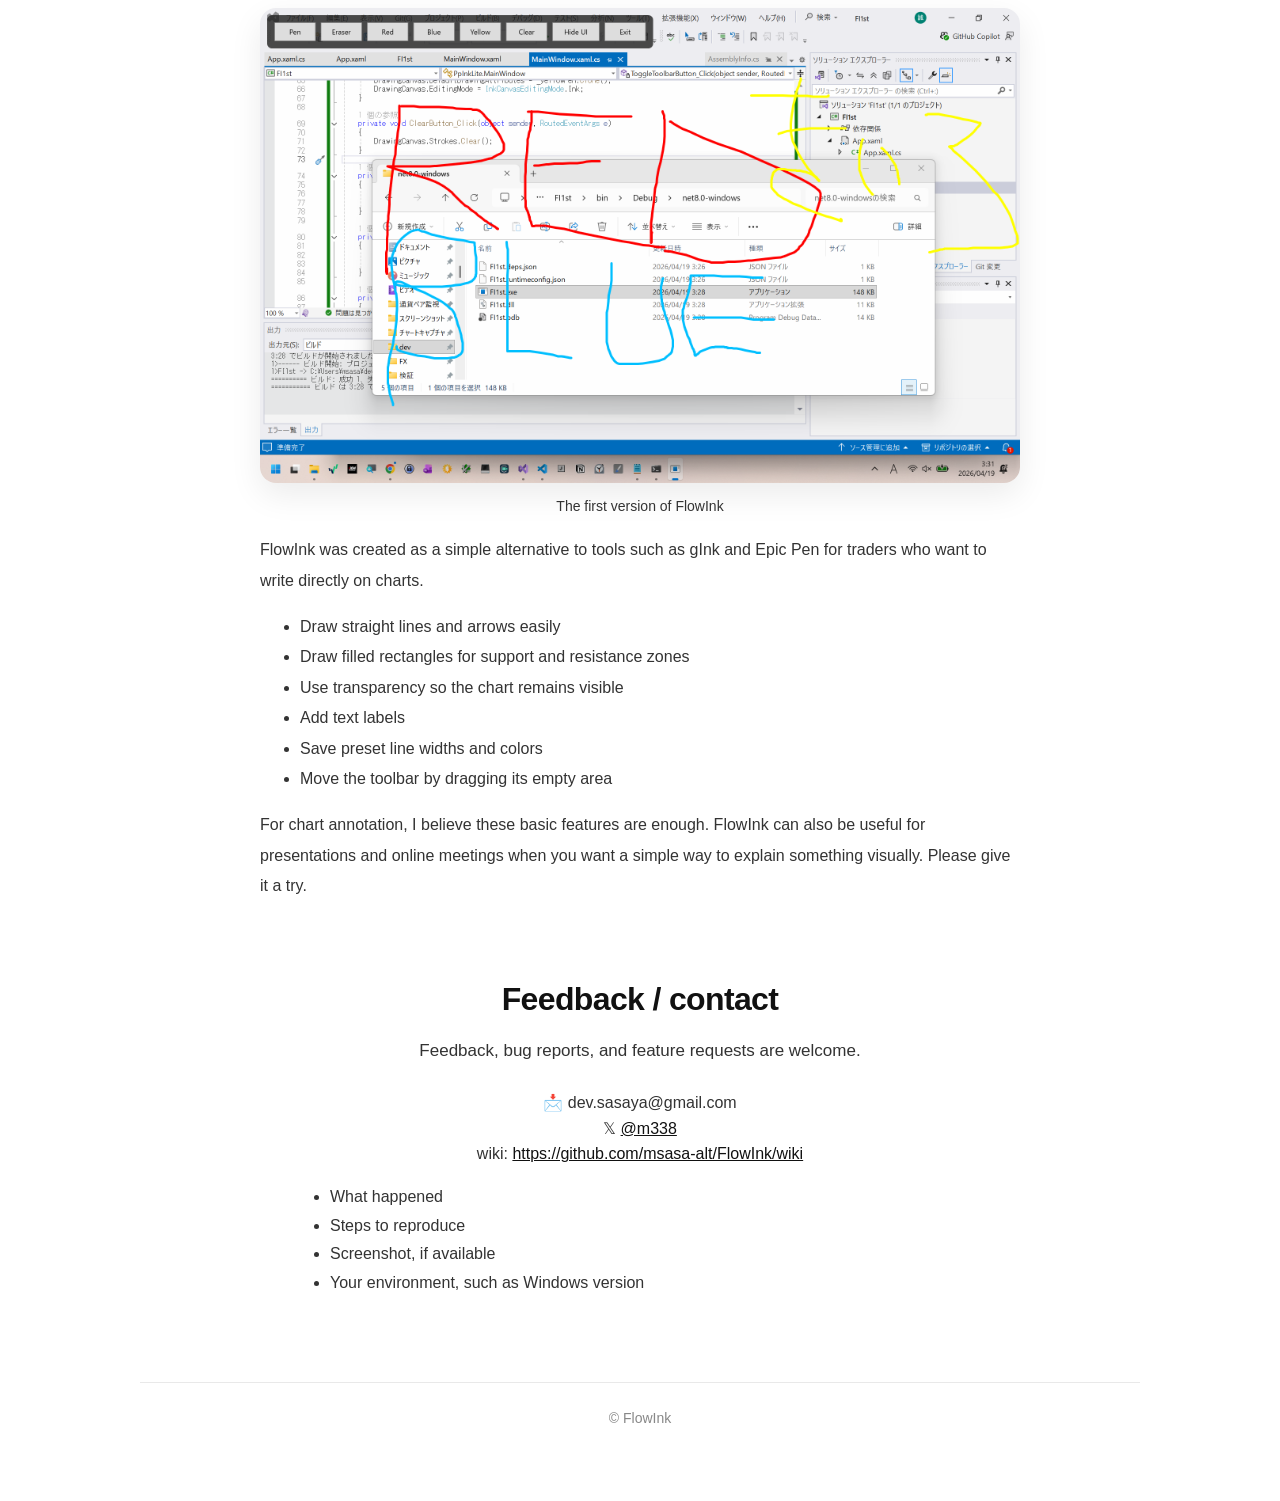
==== commit cd79cf48: "Add New!" ====
--- a/docs/en/index.html
+++ b/docs/en/index.html
@@ -770,10 +770,11 @@
 
             <div class="tool-item">
               <div class="tool-icon">
-                <img src="images/12arrow_btn.png" alt="Pen button" />
+                <img src="images/12arrow_btn.png" alt="Arrow button" />
               </div>
               <div class="tool-body">
                 <strong>Arrow button</strong>
+                <strong style="color: red;">New!</strong>
                 <p>Select drawn lines, rectangles, circles, and text to move, edit, or delete them.</p>
               </div>
             </div>
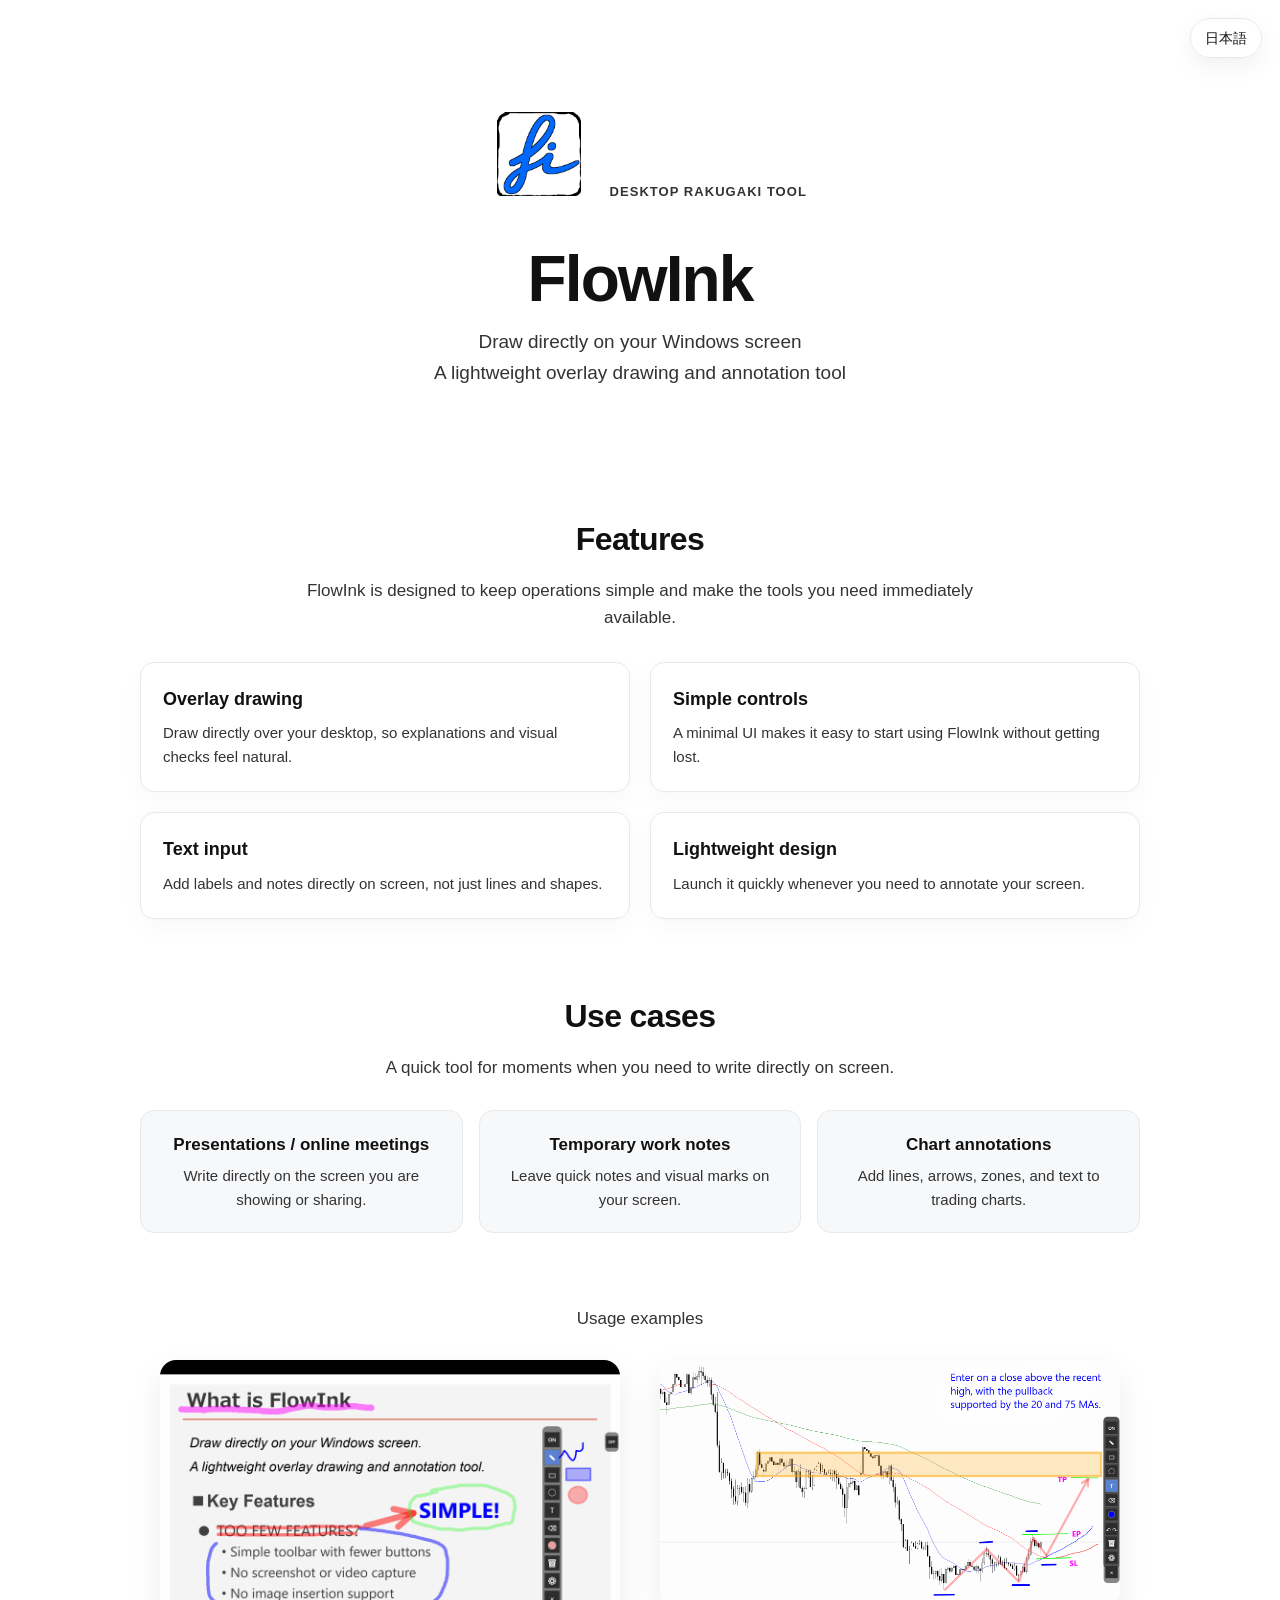
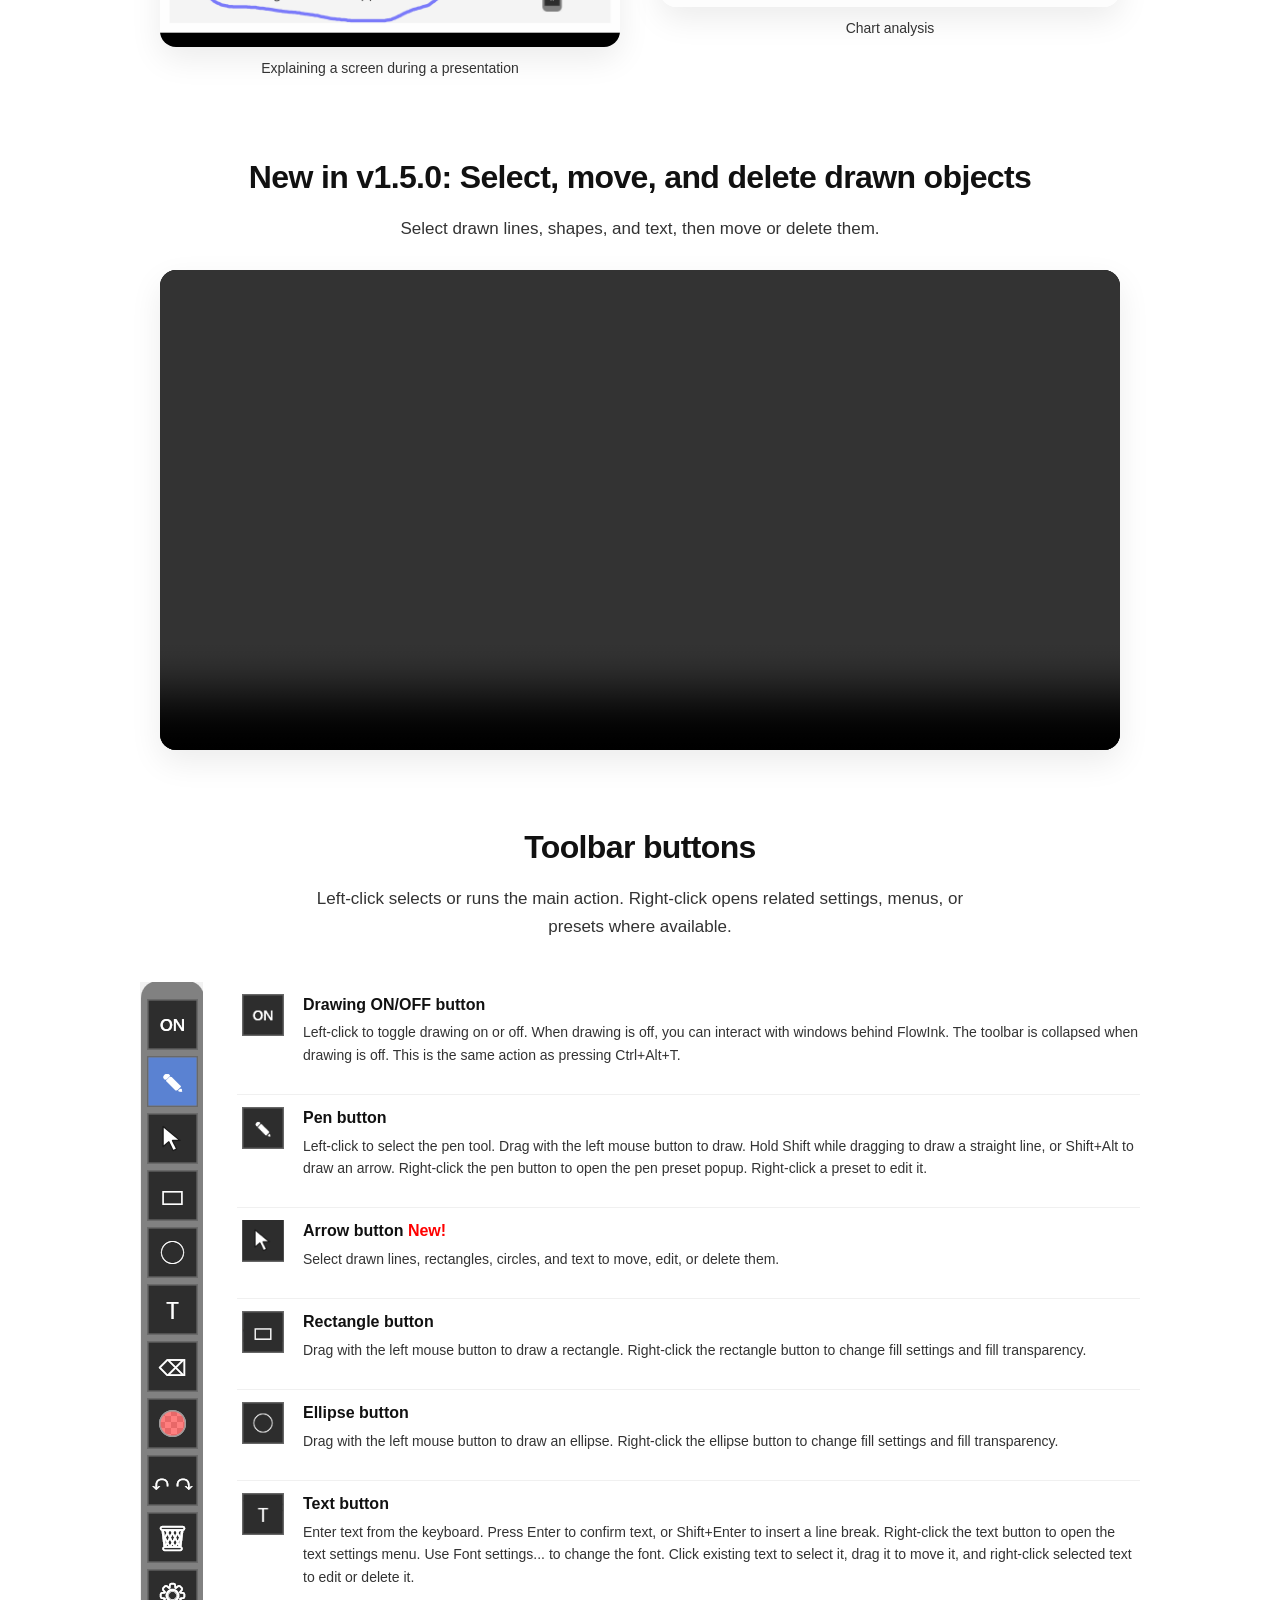
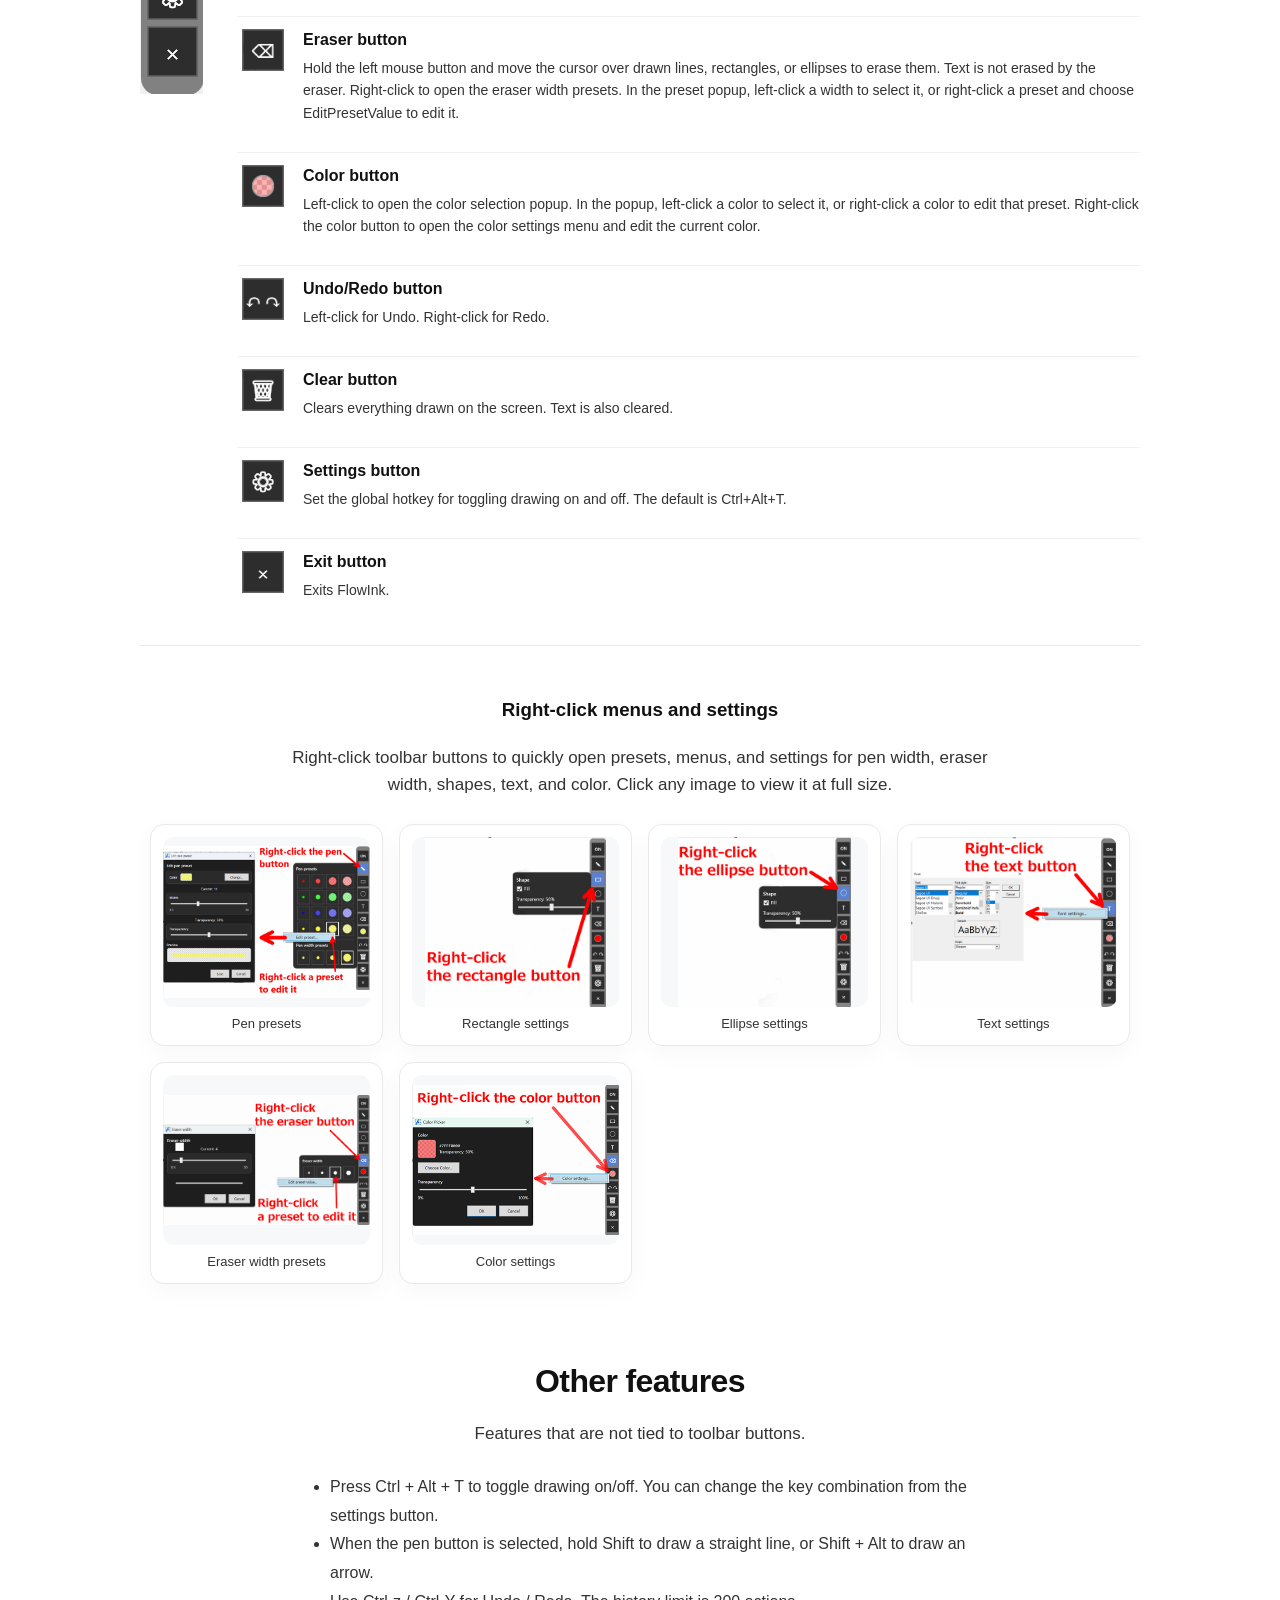
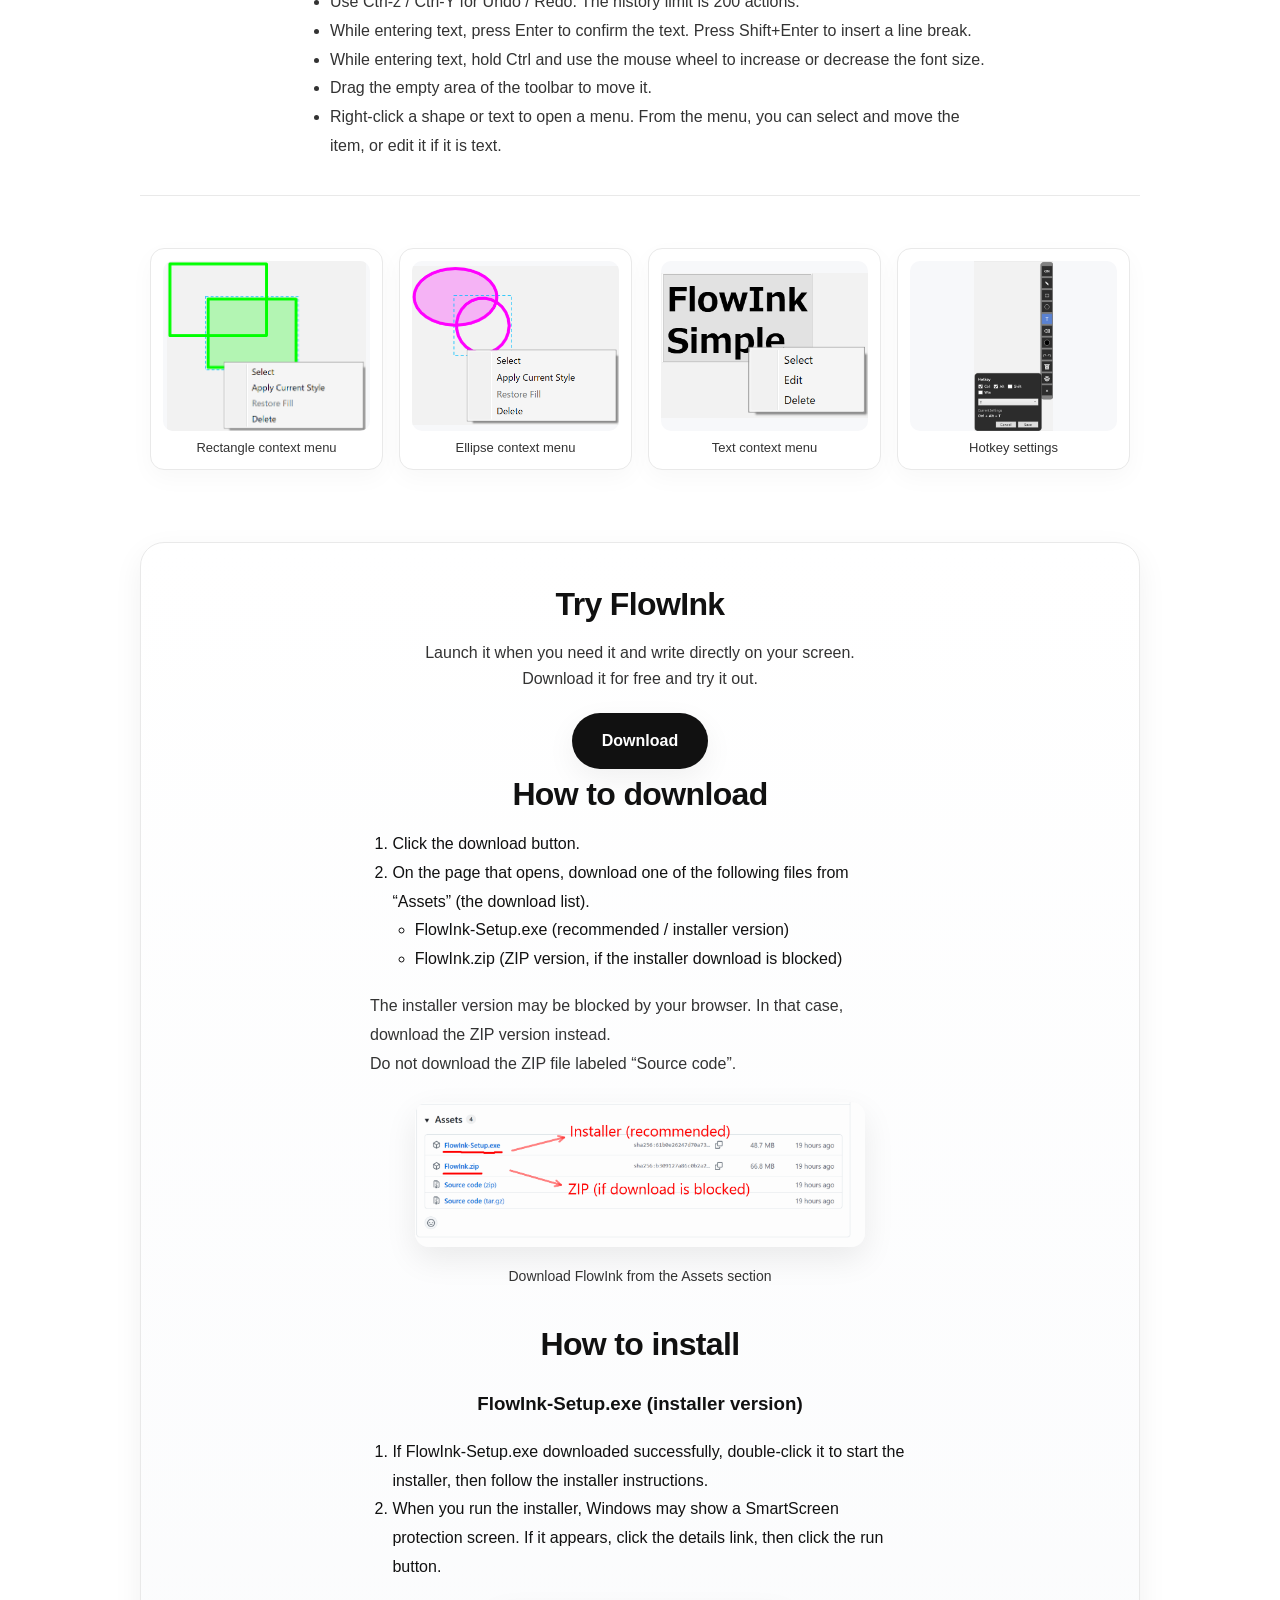
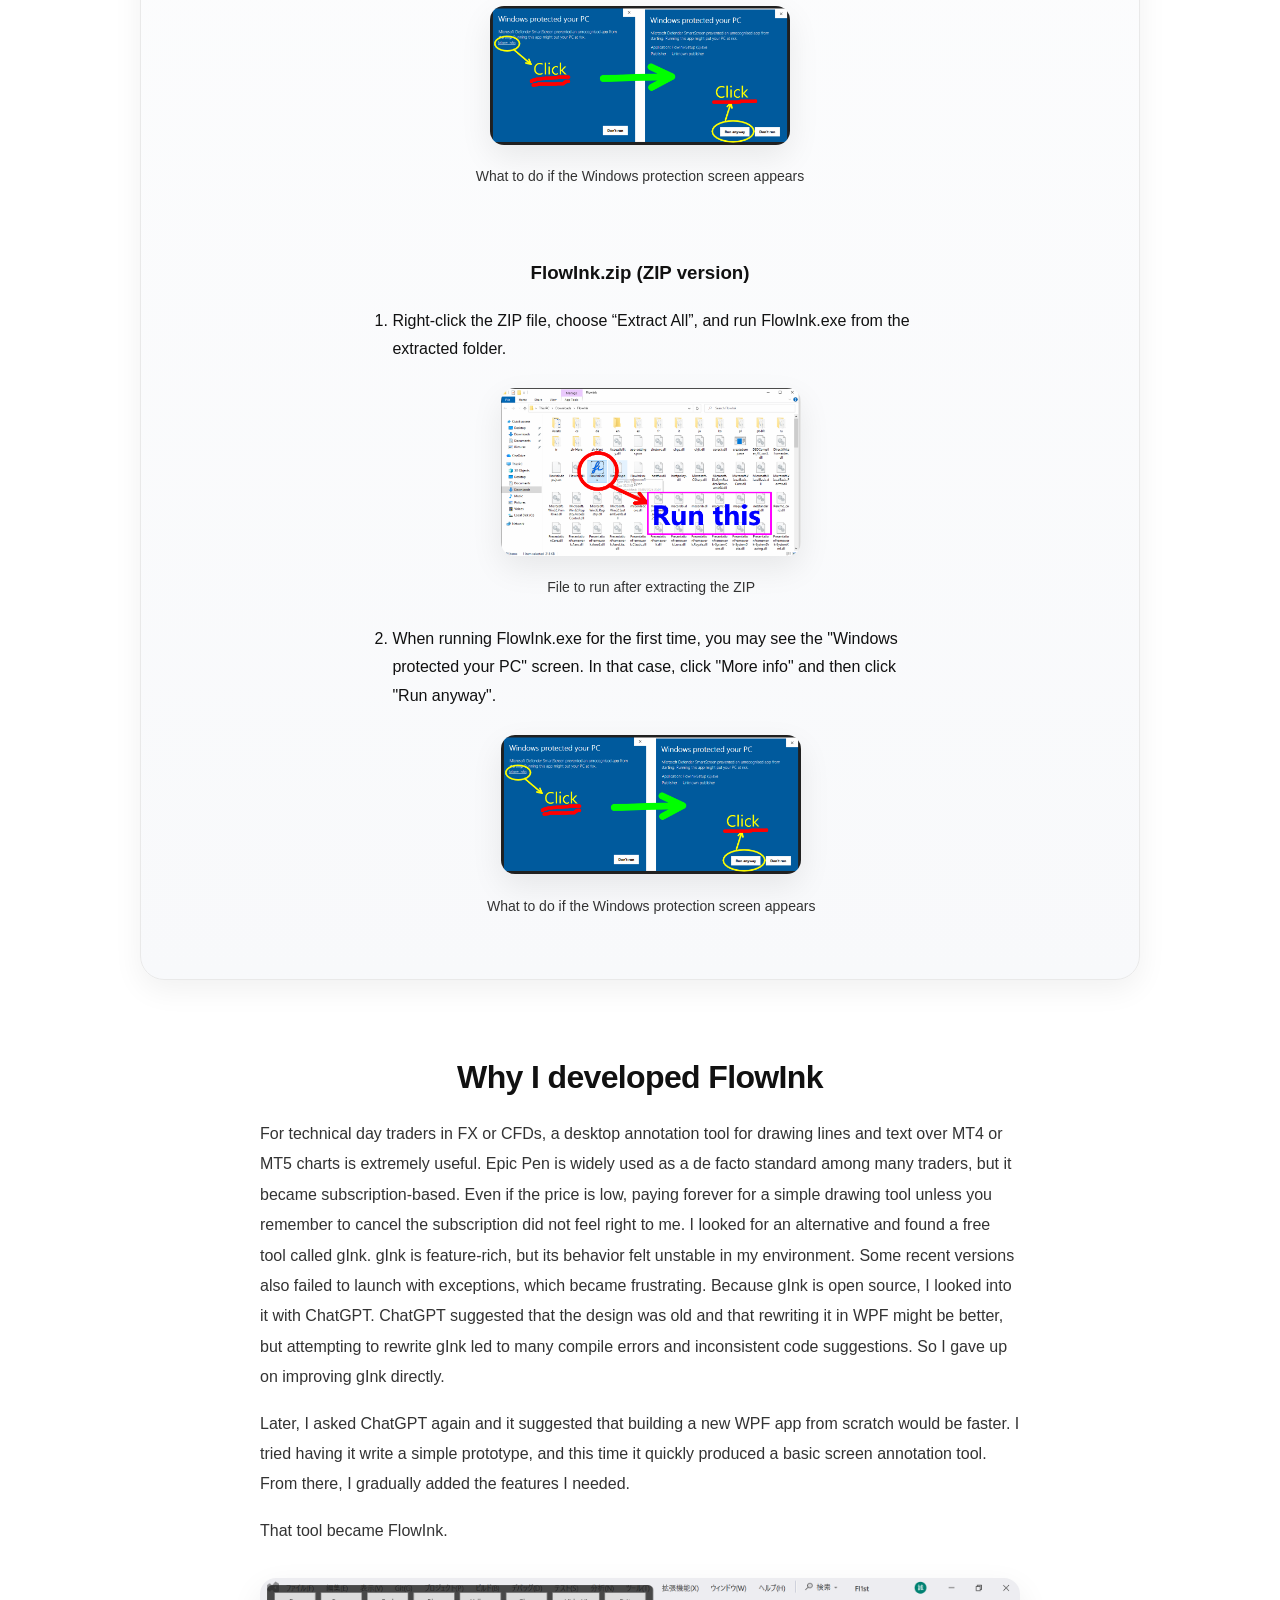
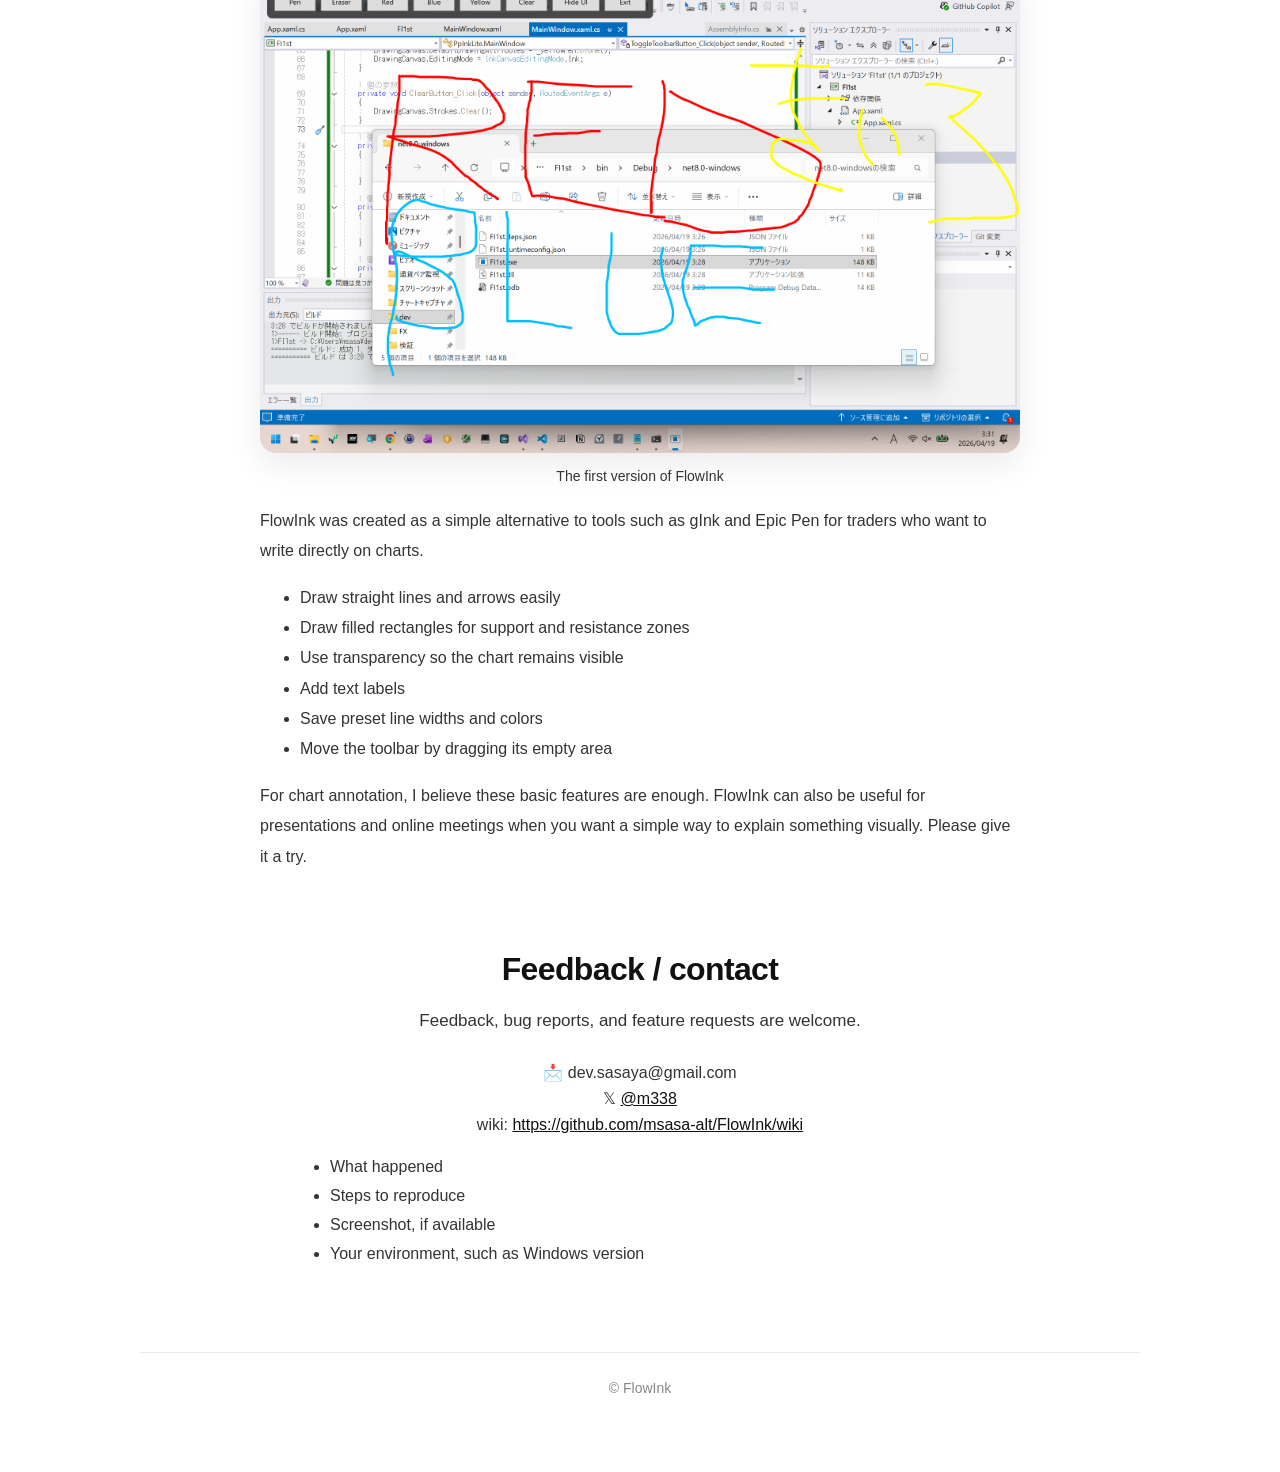
==== commit 9362c66f: "Add New #2" ====
--- a/docs/en/index.html
+++ b/docs/en/index.html
@@ -773,8 +773,9 @@
                 <img src="images/12arrow_btn.png" alt="Arrow button" />
               </div>
               <div class="tool-body">
-                <strong>Arrow button</strong>
-                <strong style="color: red;">New!</strong>
+                <strong>
+                  Arrow button <span style="color: red;">New!</span>
+                </strong>
                 <p>Select drawn lines, rectangles, circles, and text to move, edit, or delete them.</p>
               </div>
             </div>
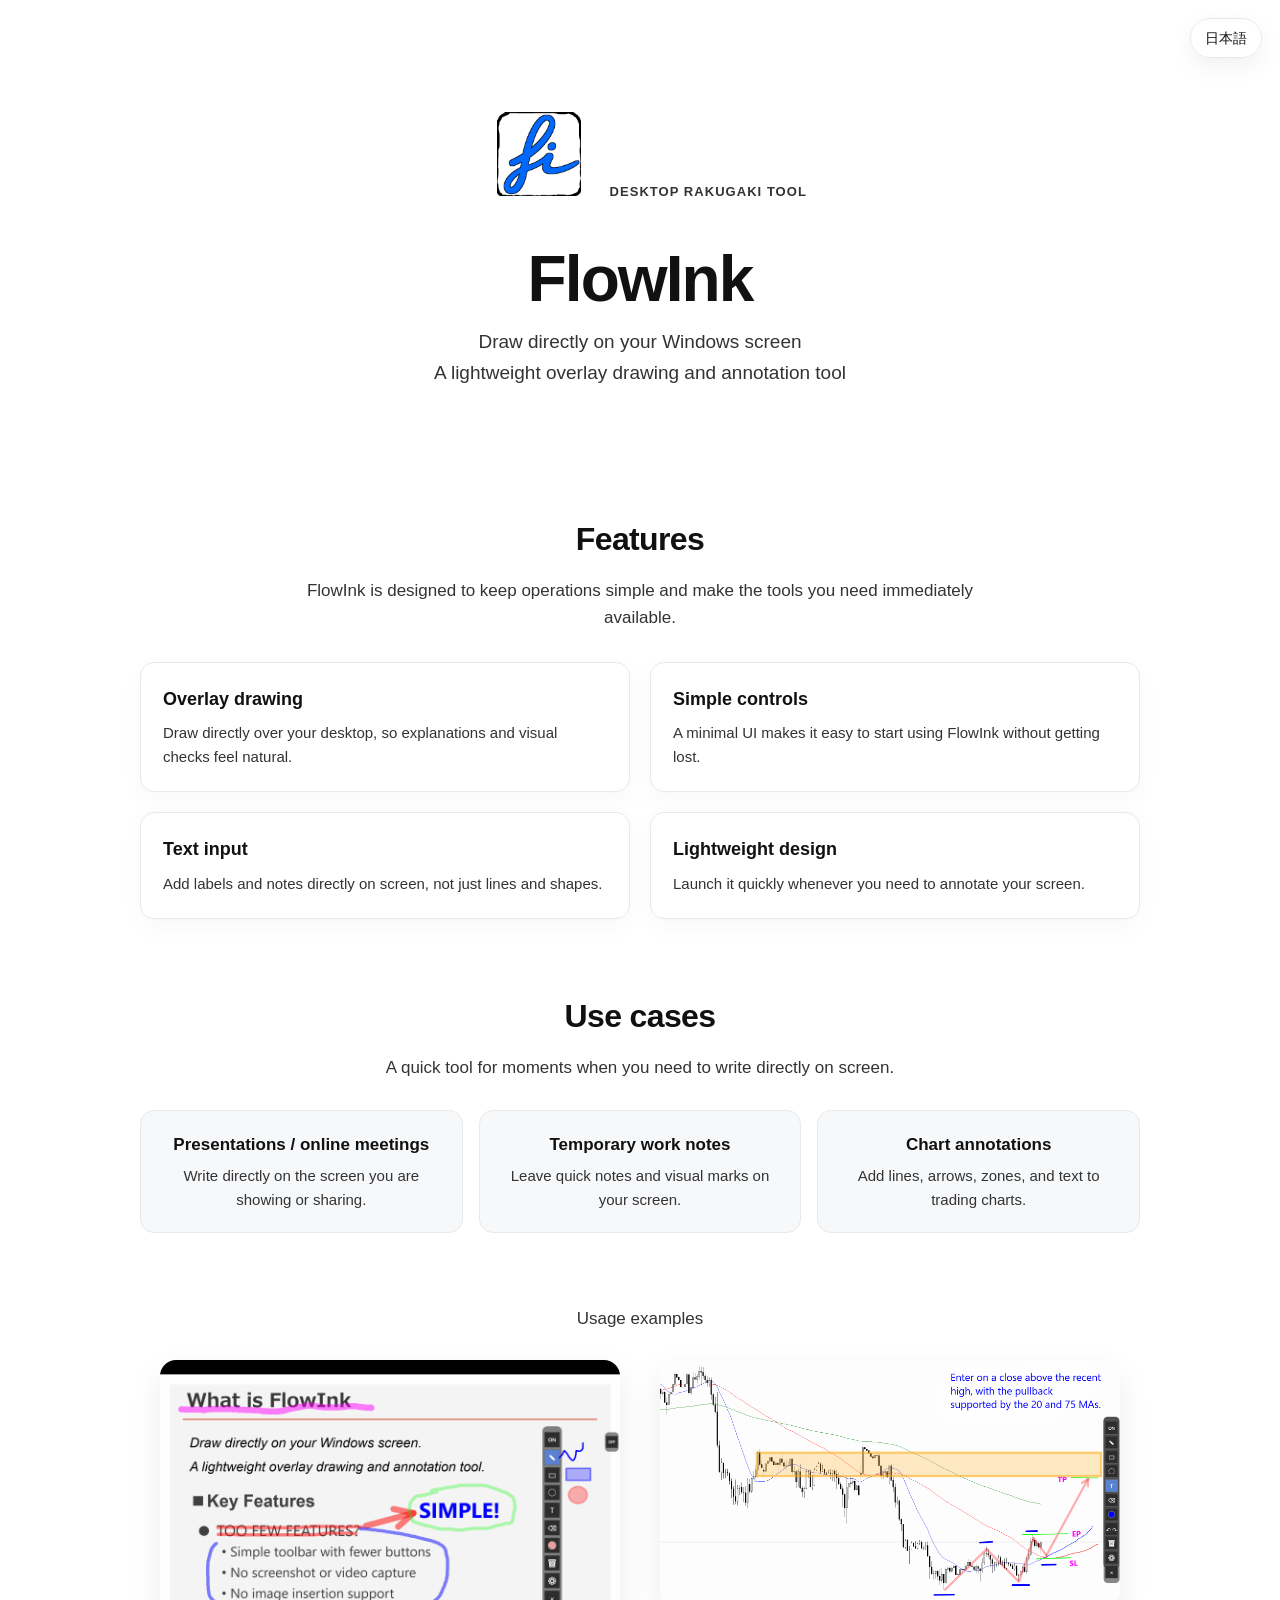
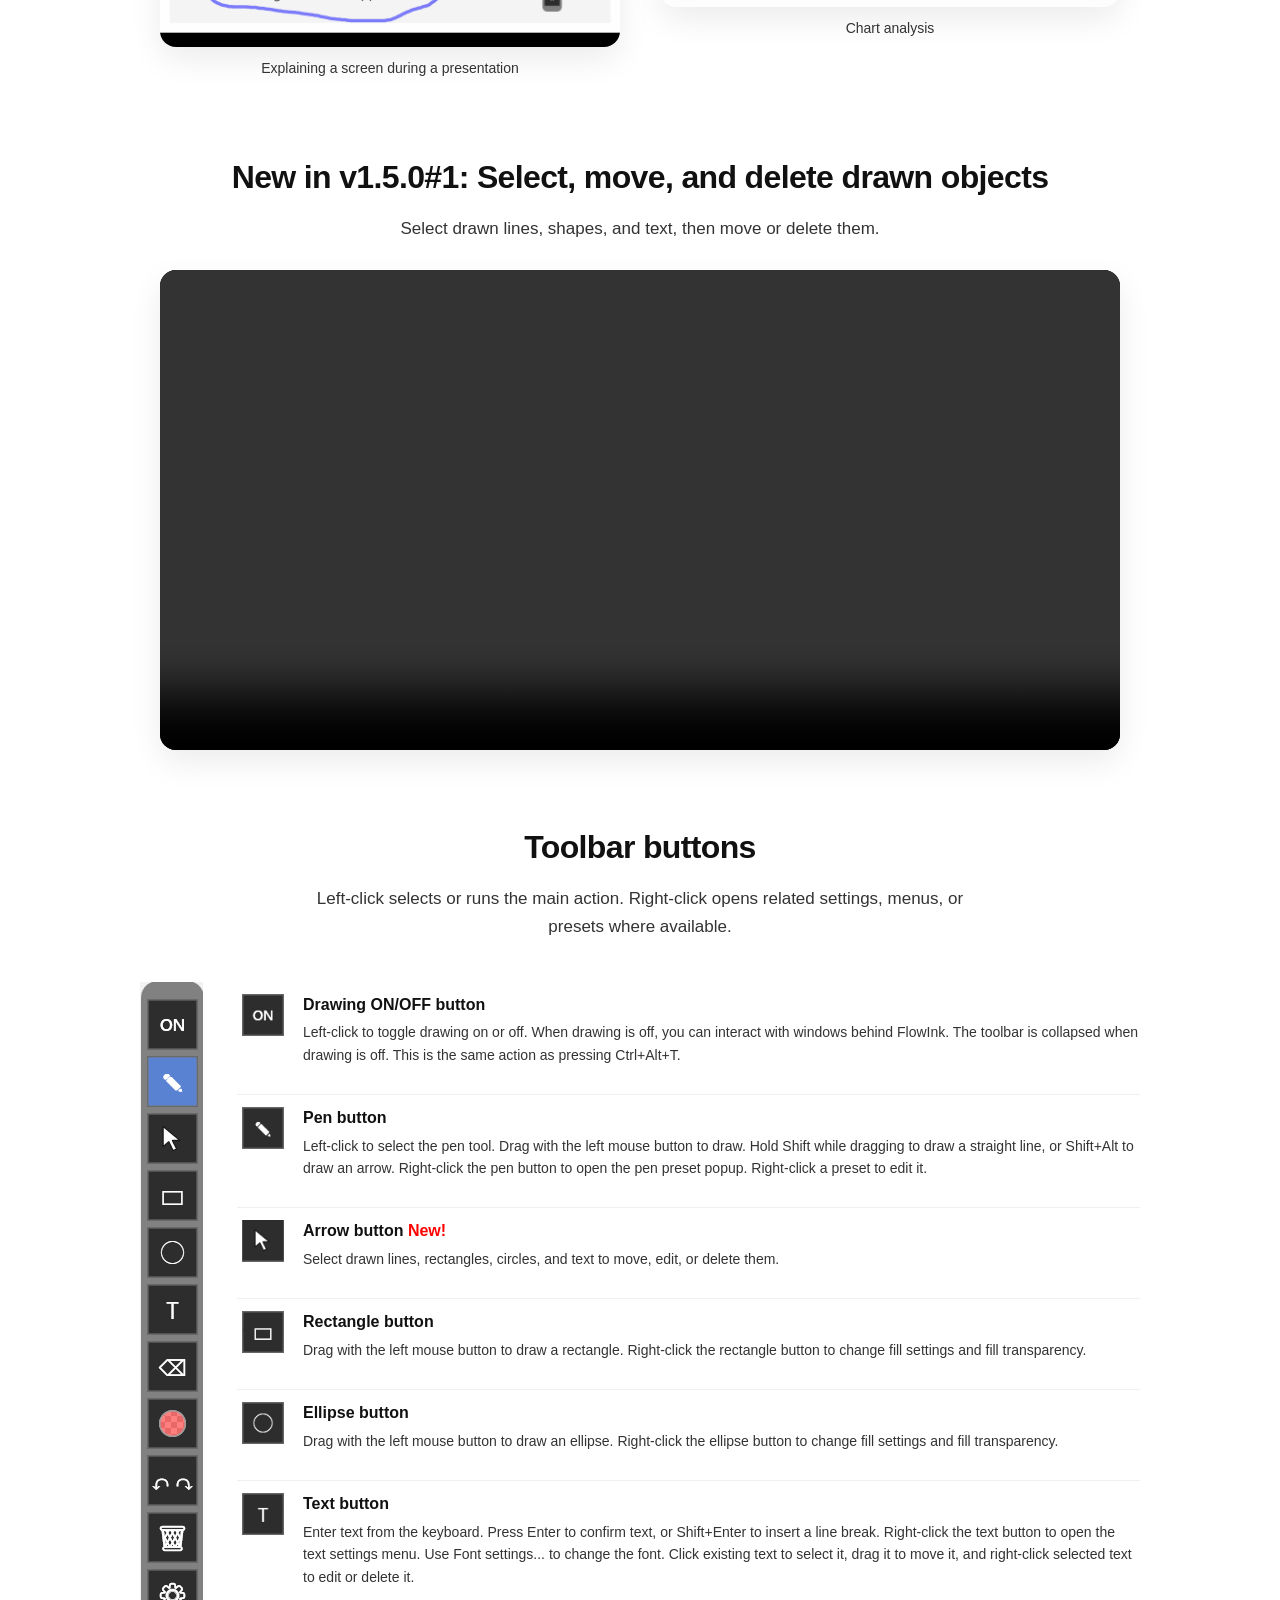
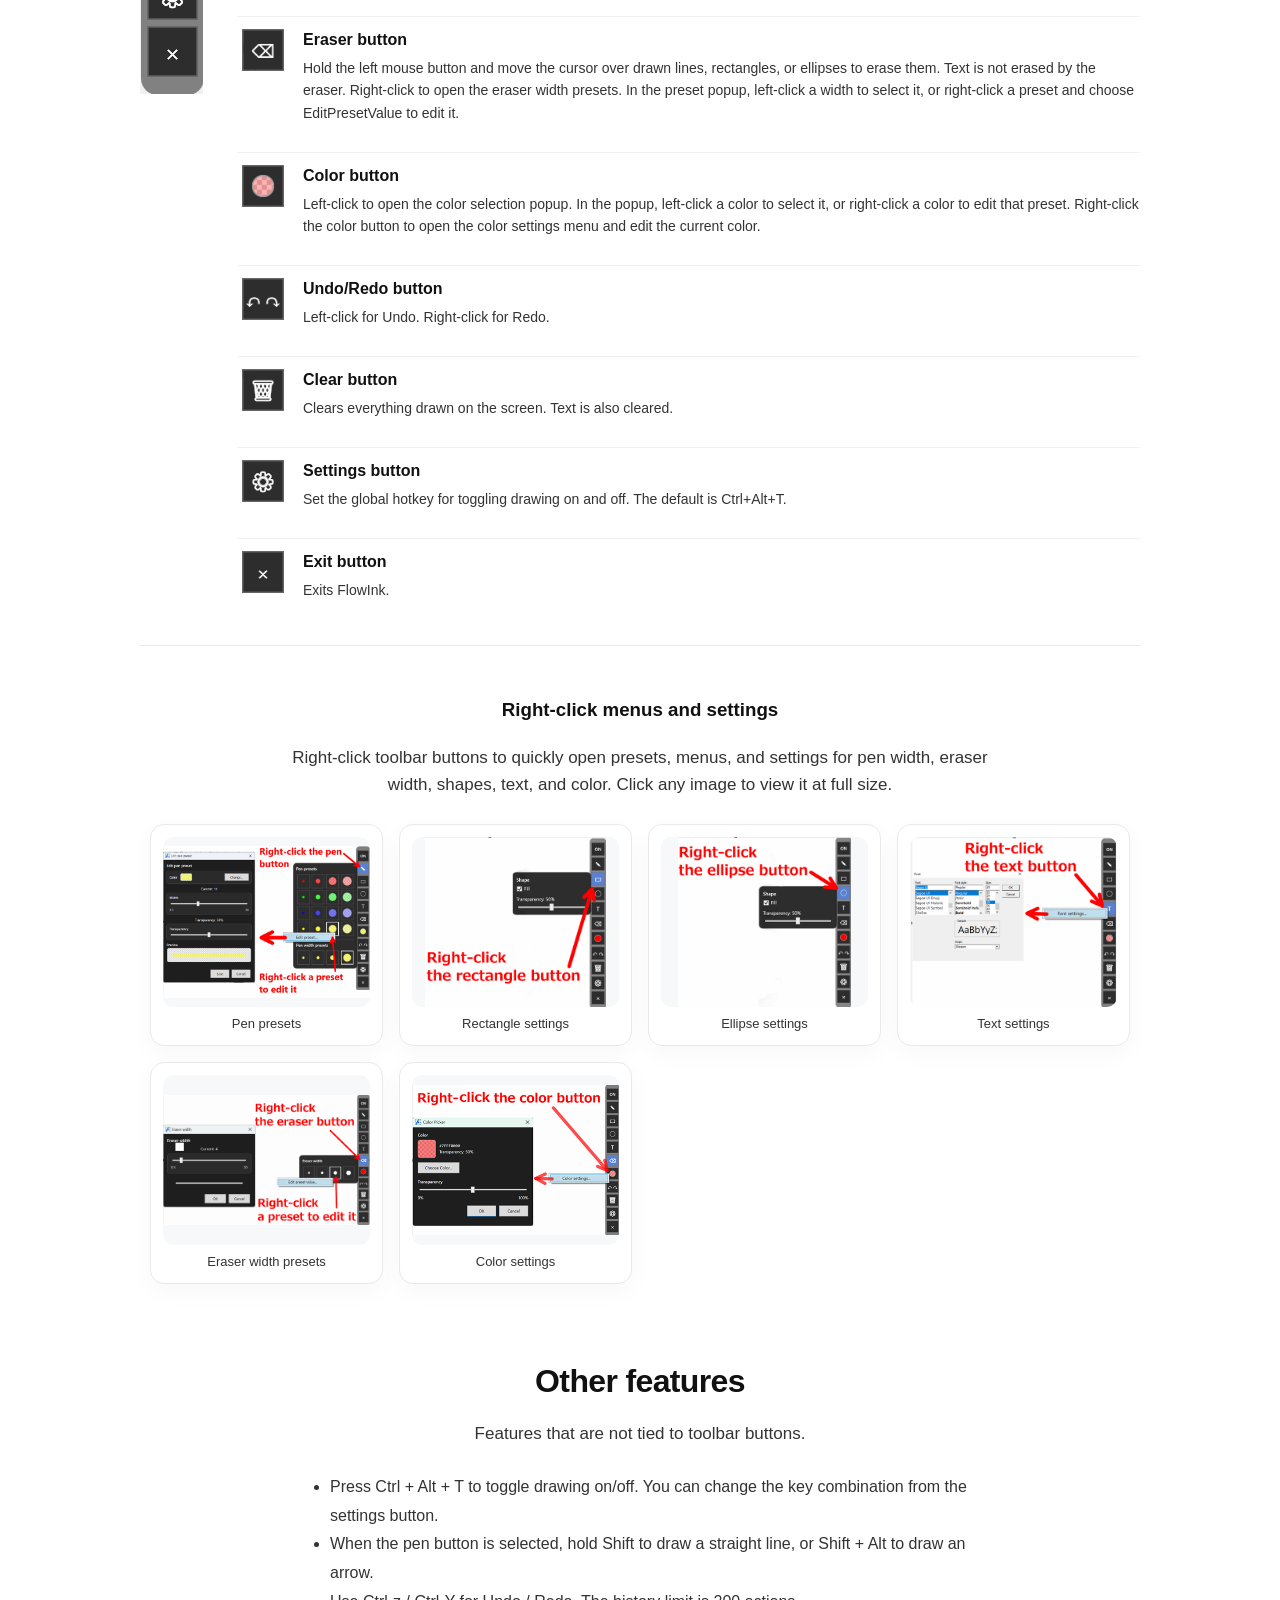
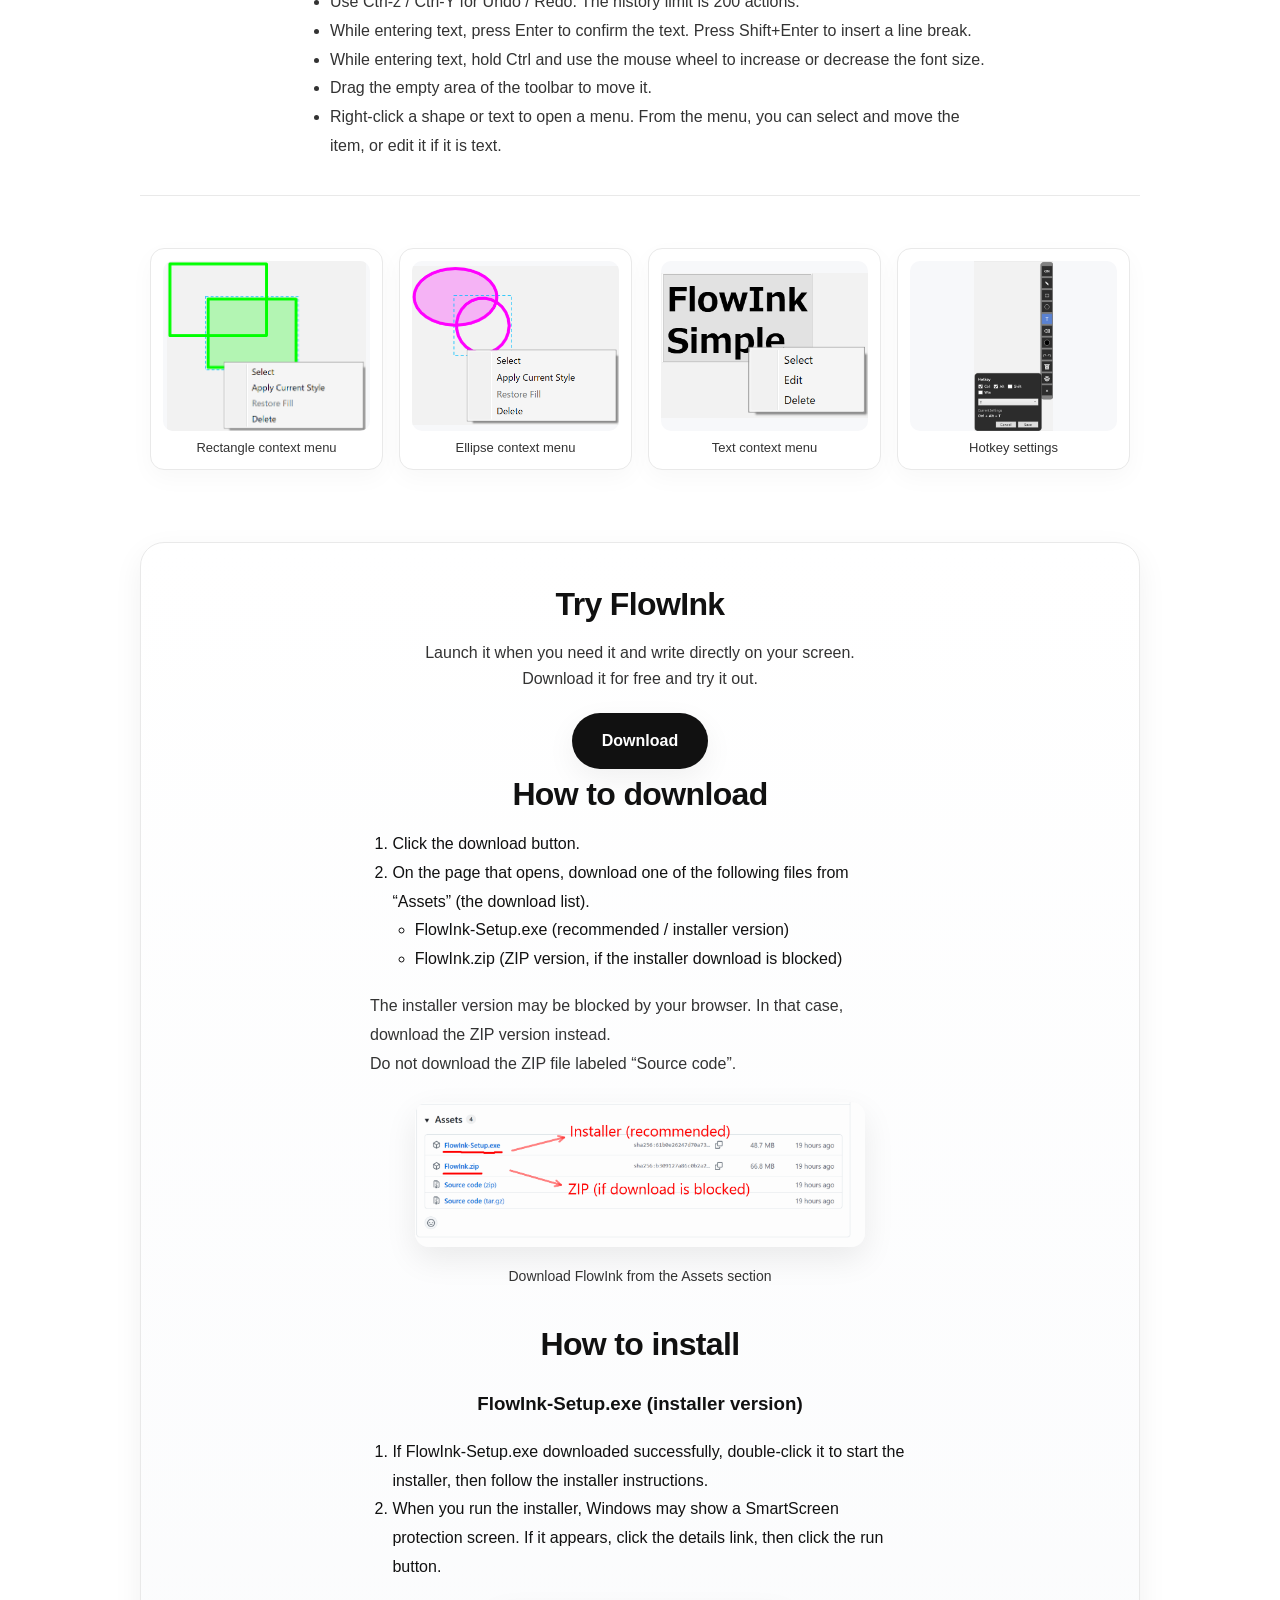
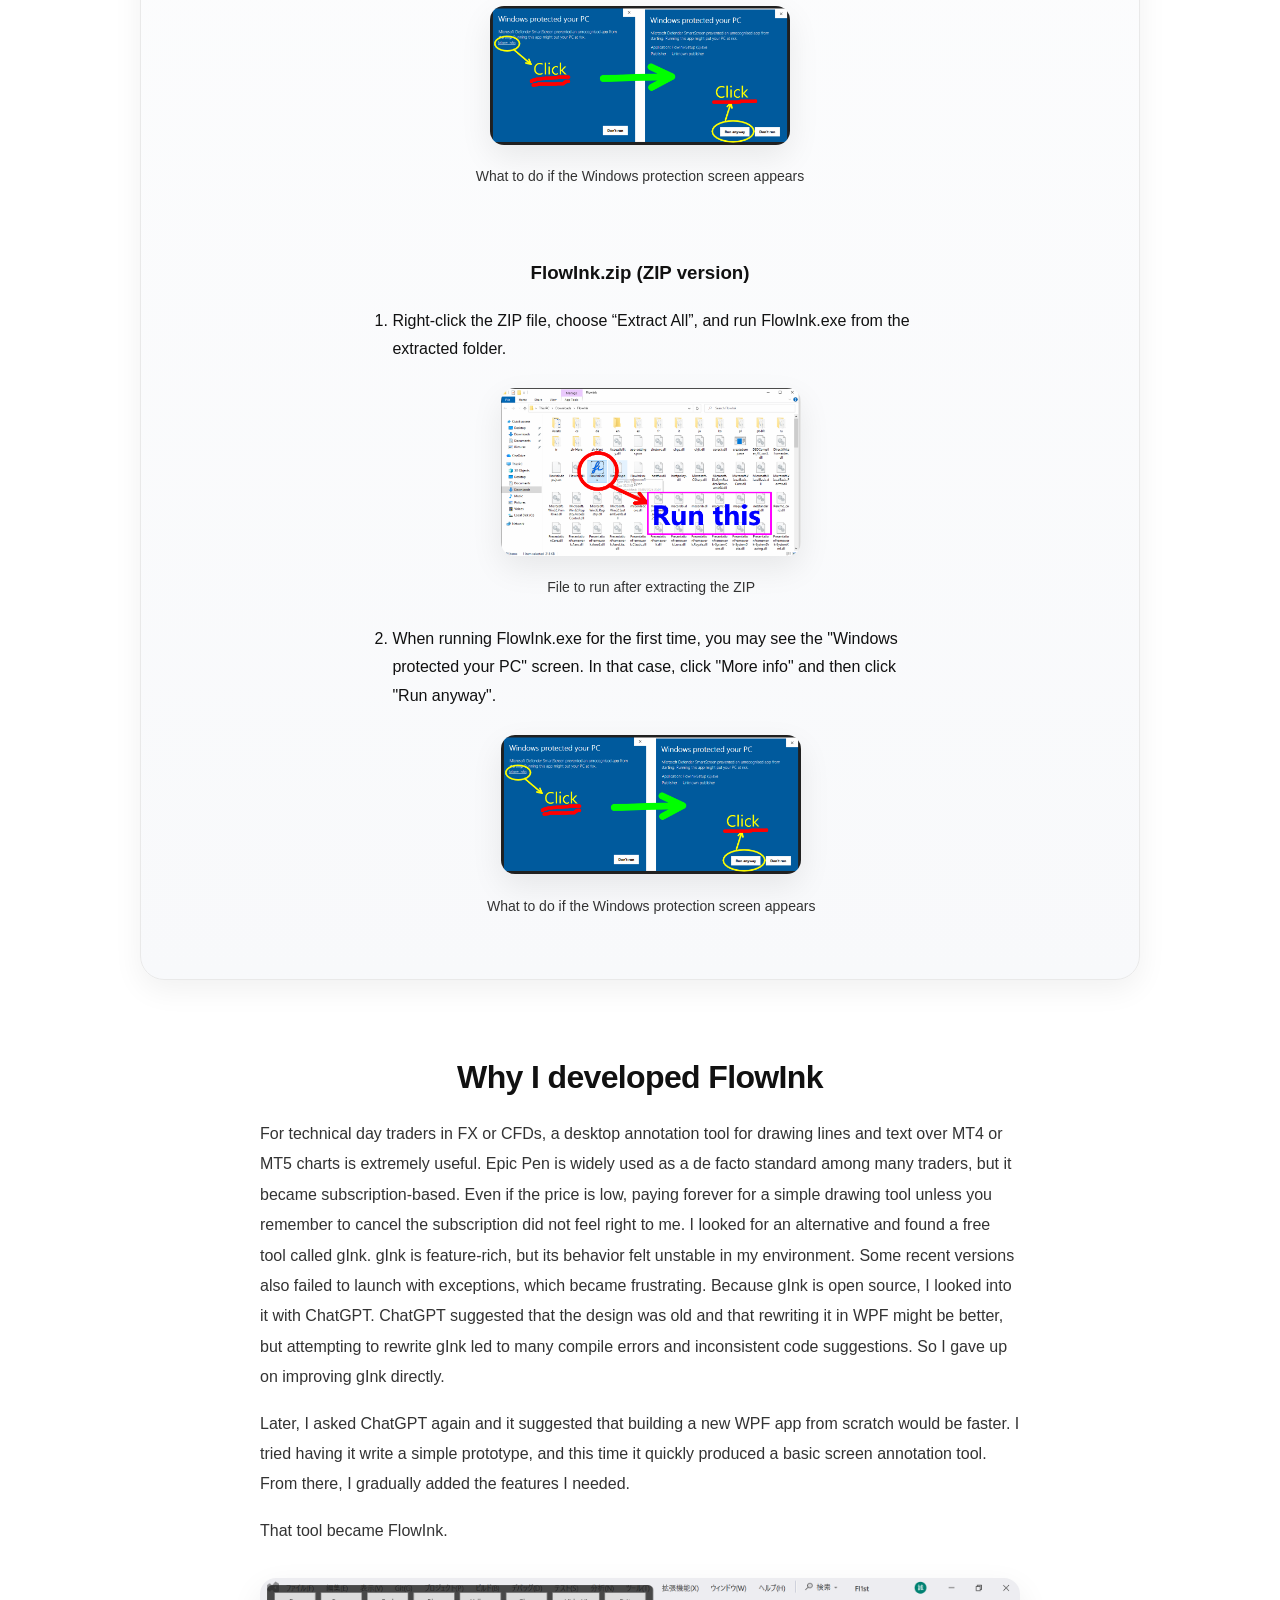
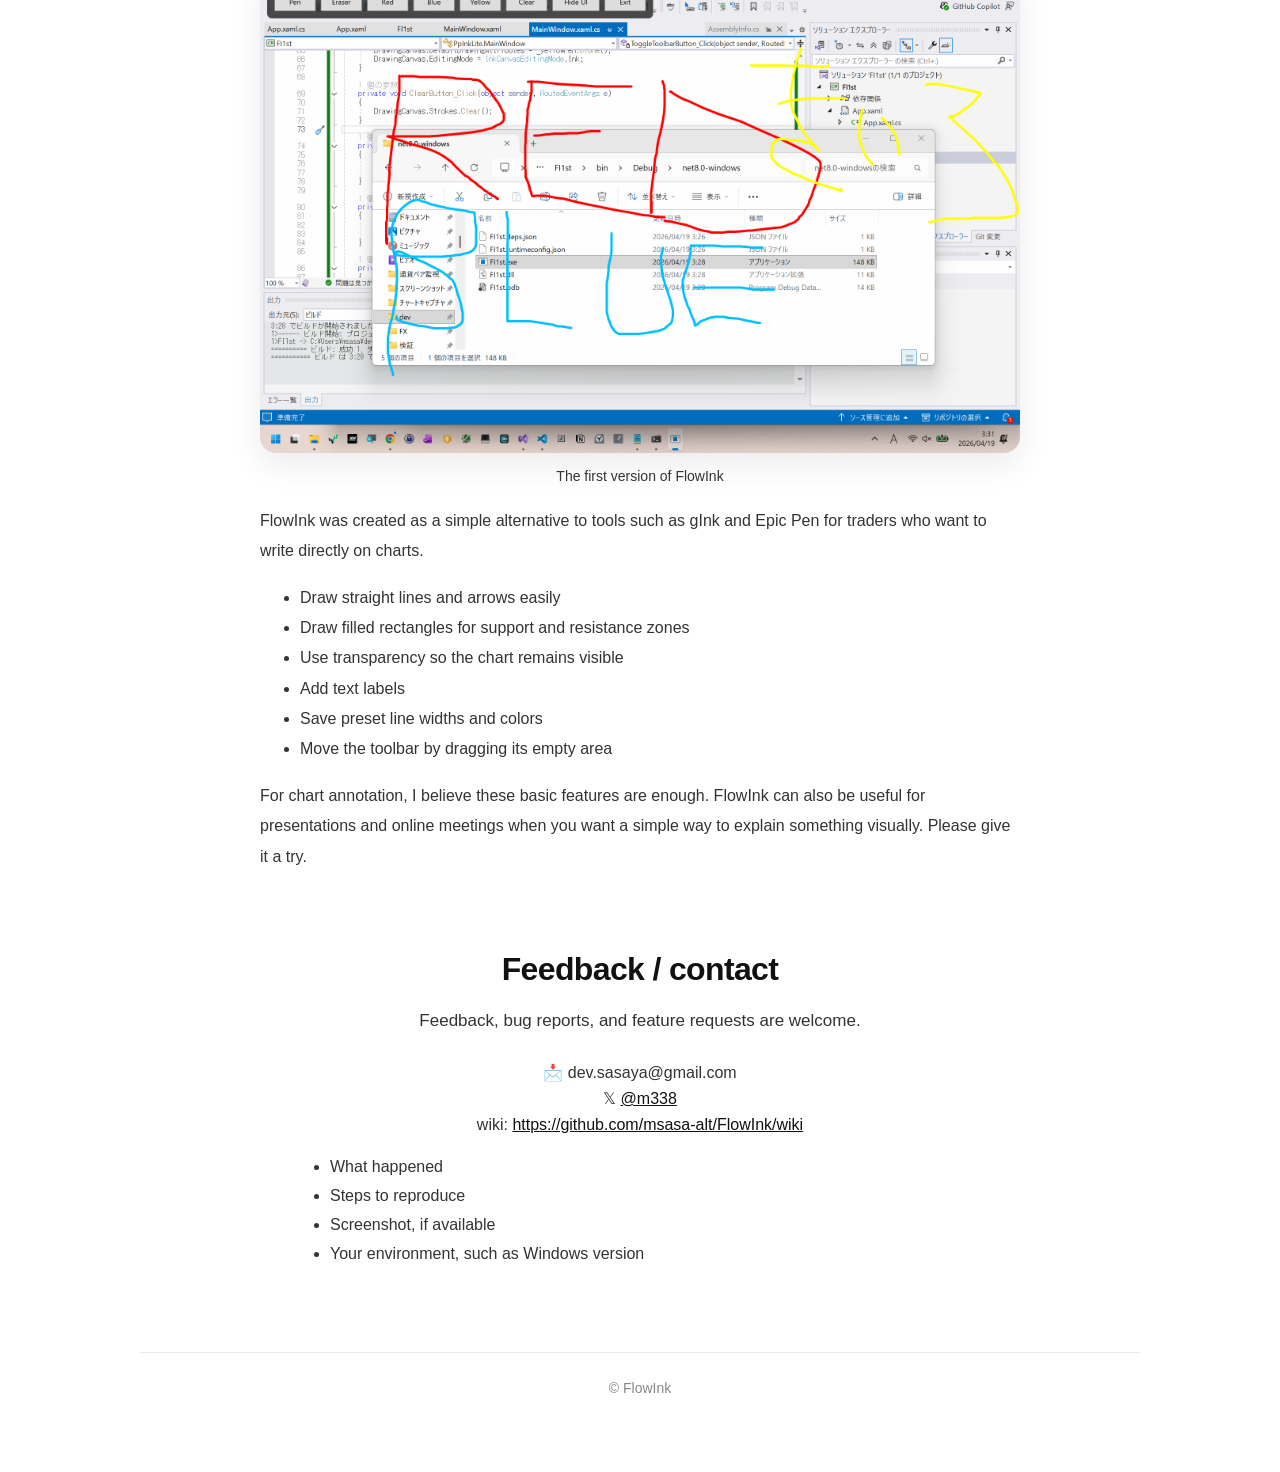
==== commit 402821a3: "saveed before editing" ====
--- a/docs/en/index.html
+++ b/docs/en/index.html
@@ -722,7 +722,7 @@
     </section>
 
     <section class="section">
-      <h2>New in v1.5.0: Select, move, and delete drawn objects</h2>
+      <h2>New in v1.5.0#1: Select, move, and delete drawn objects</h2>
       <p class="section-lead">
         Select drawn lines, shapes, and text, then move or delete them.
       </p>
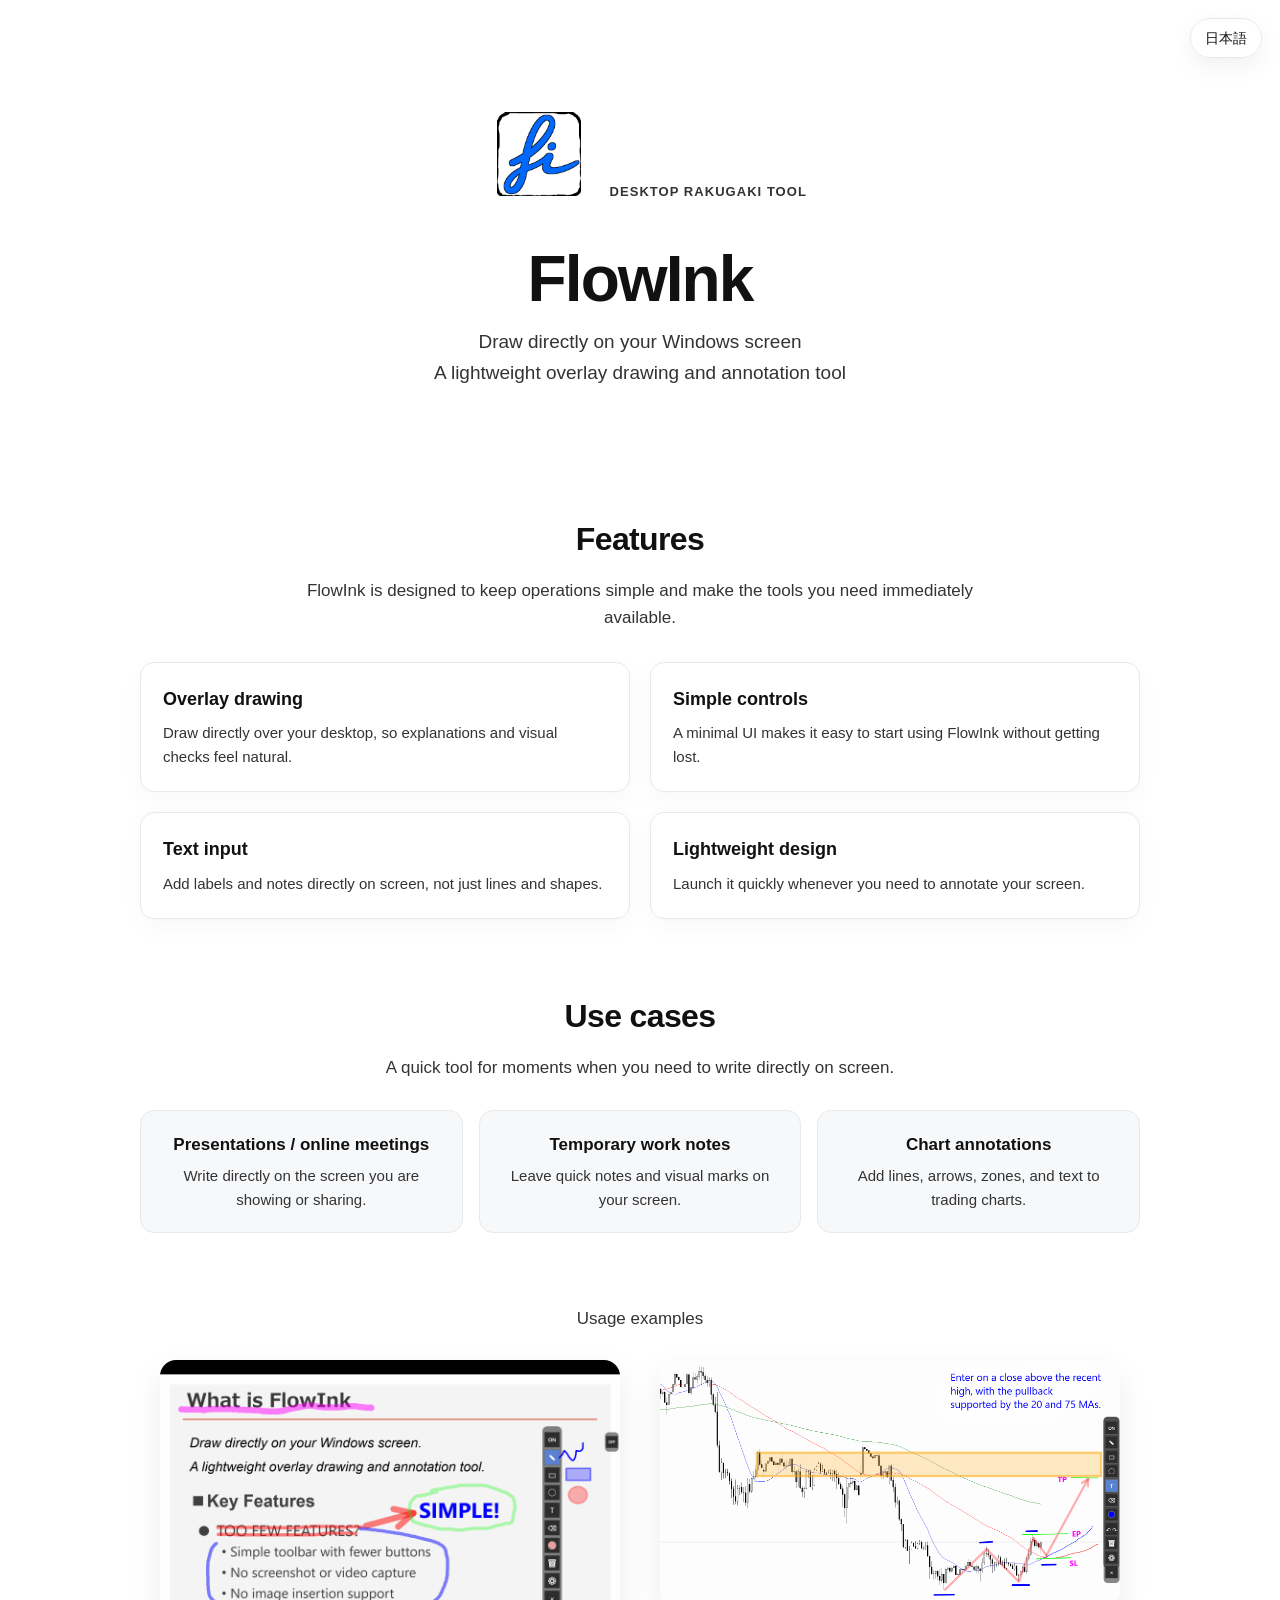
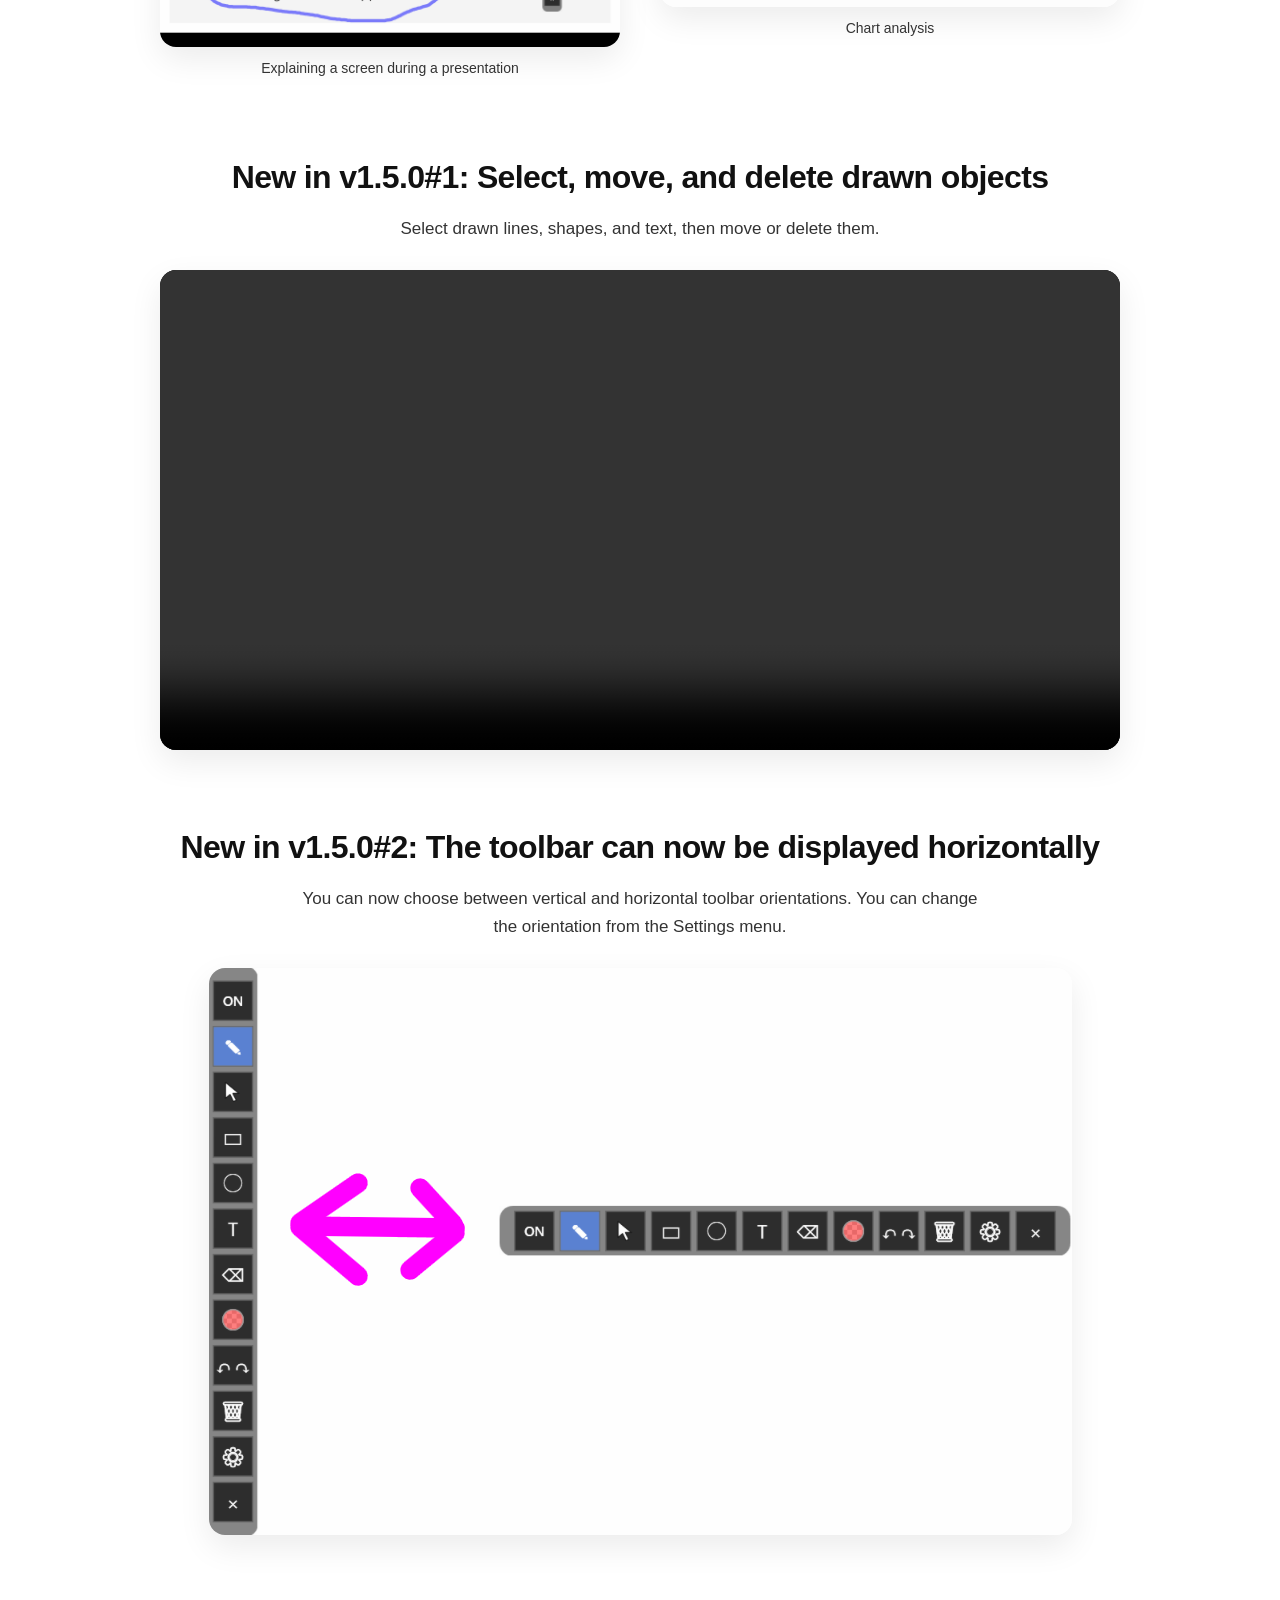
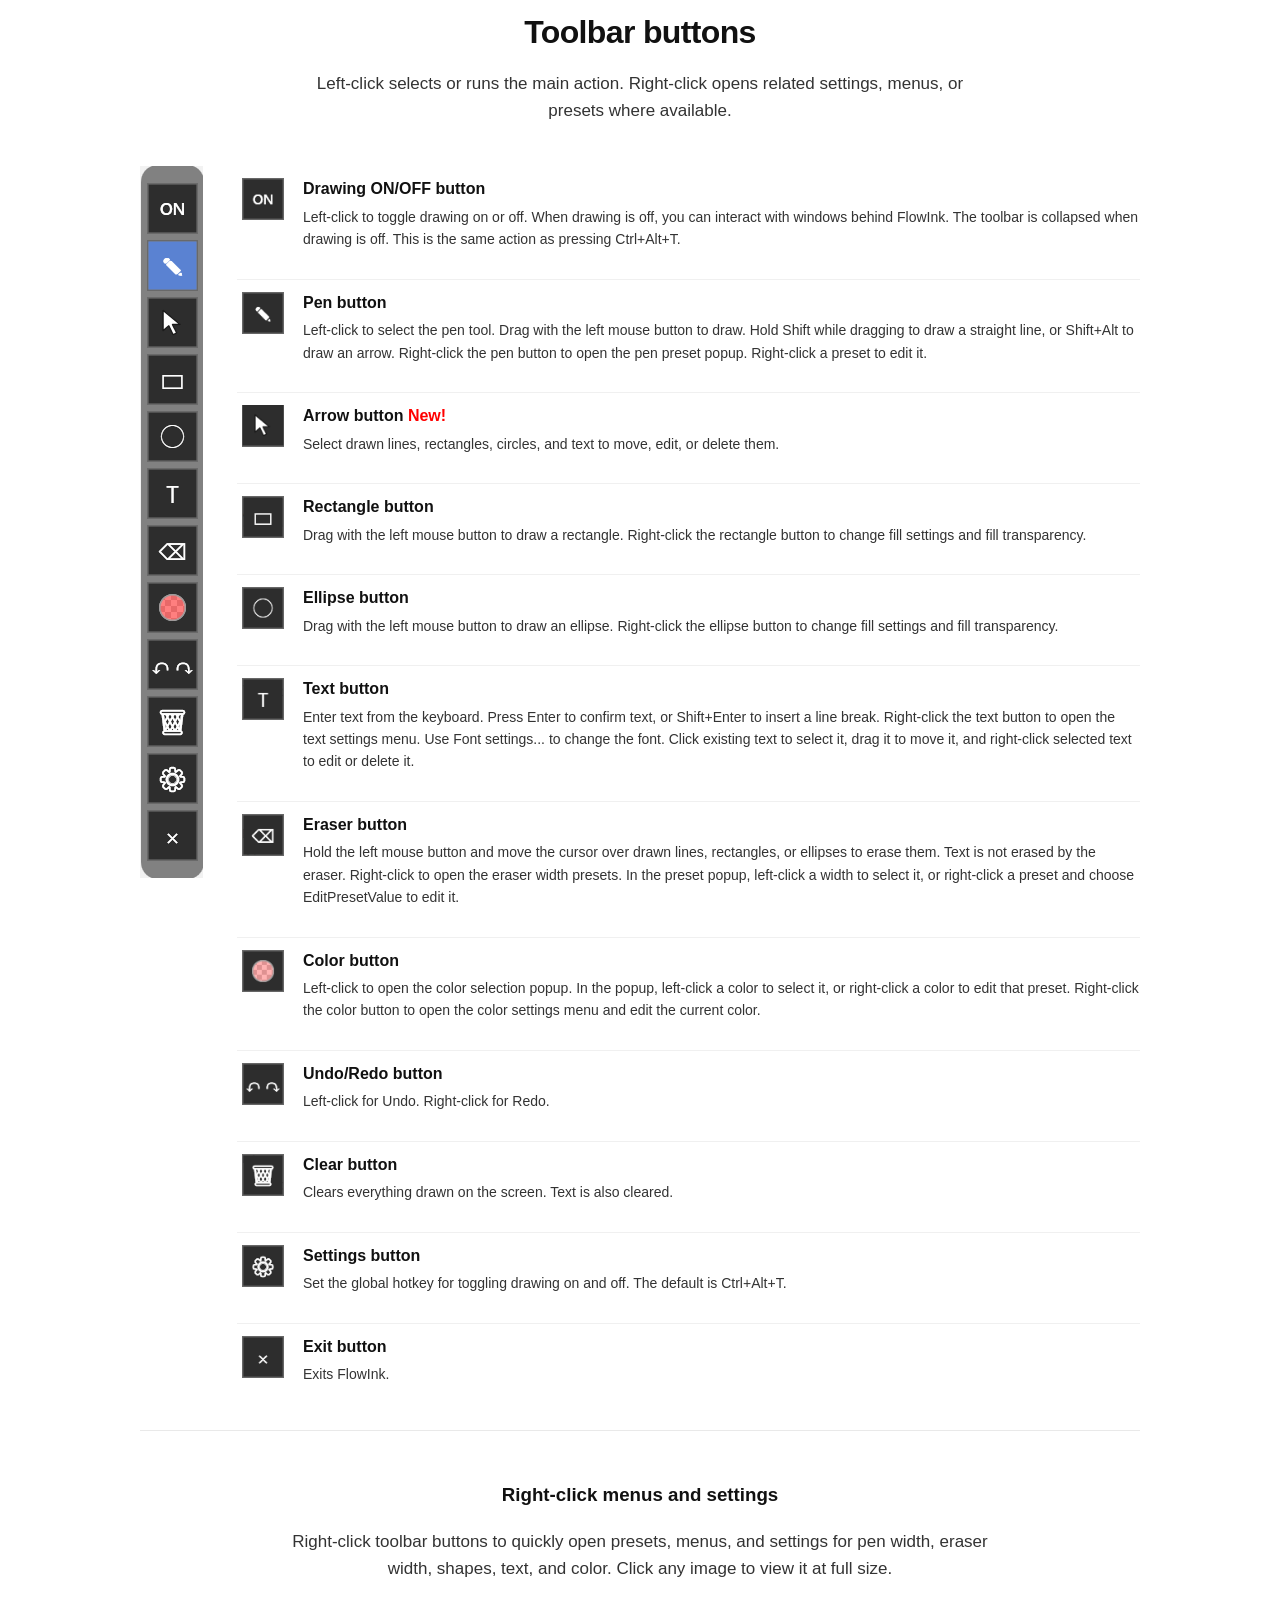
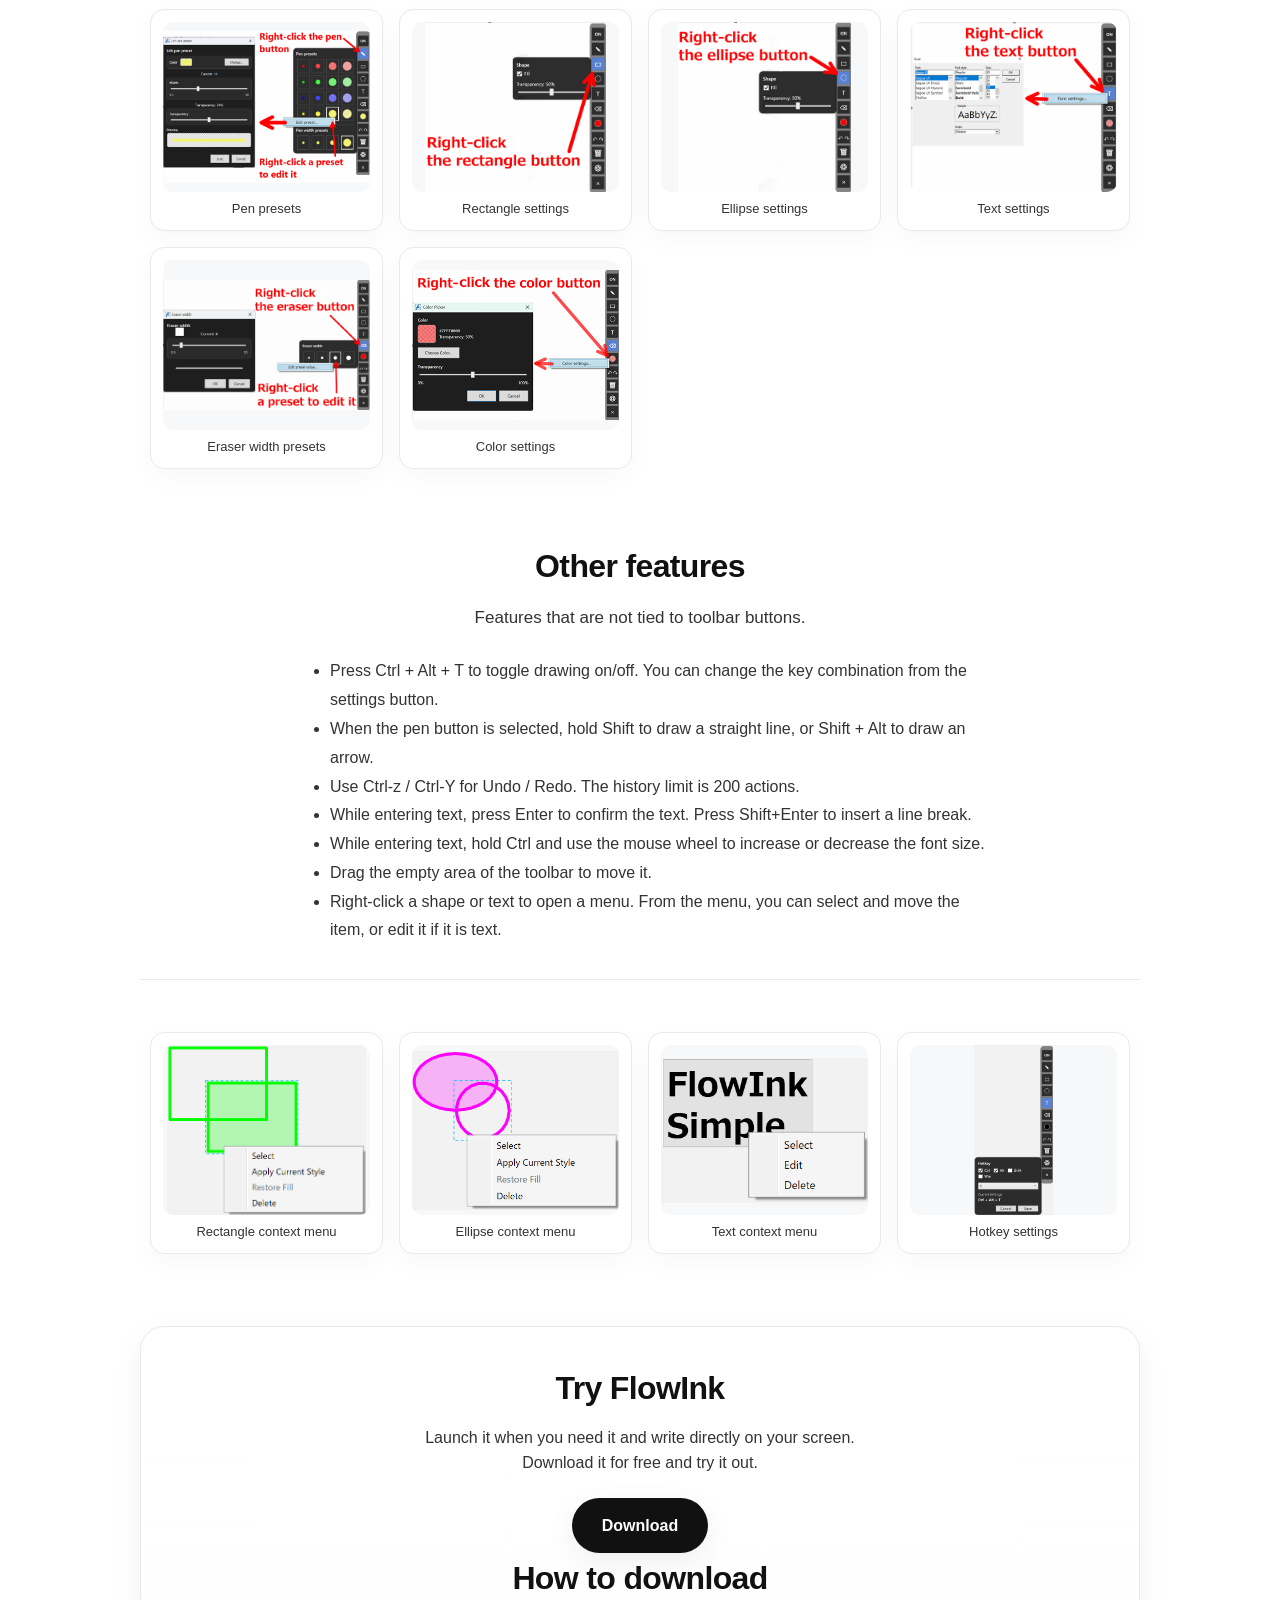
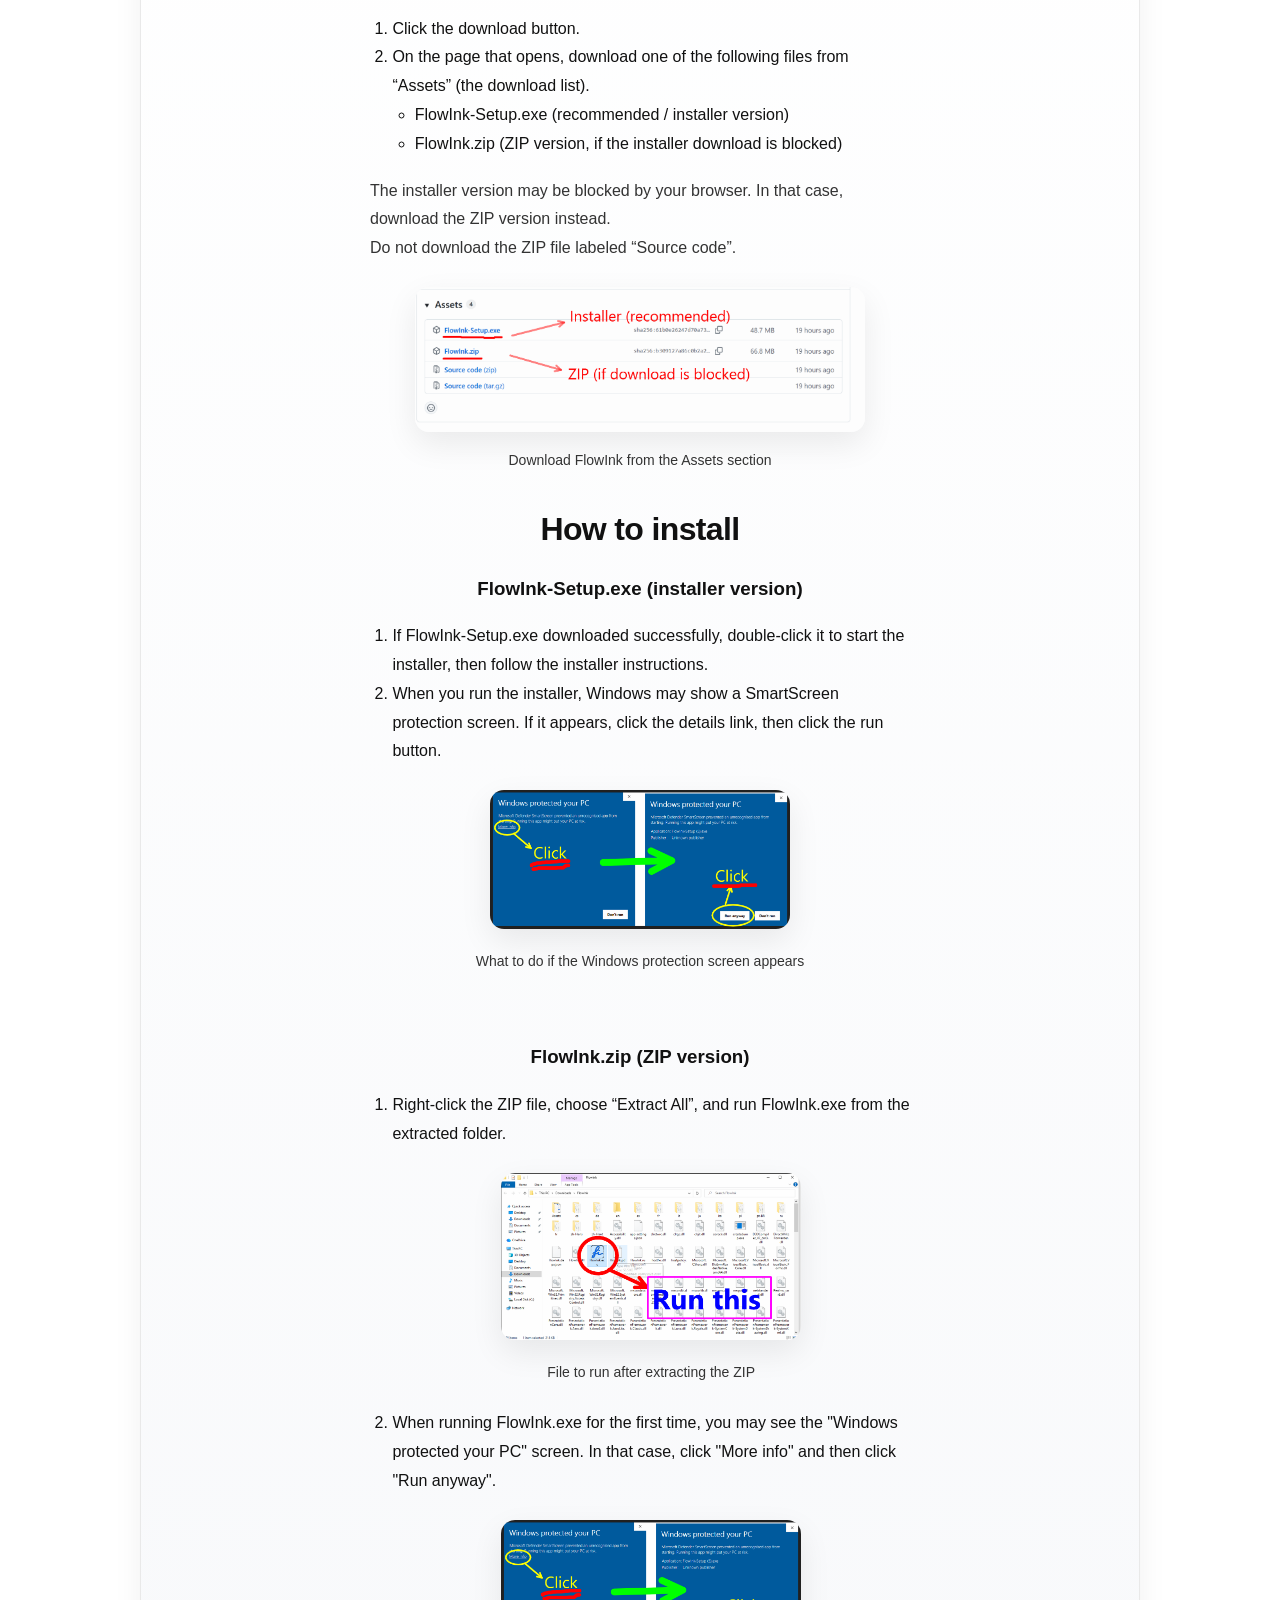
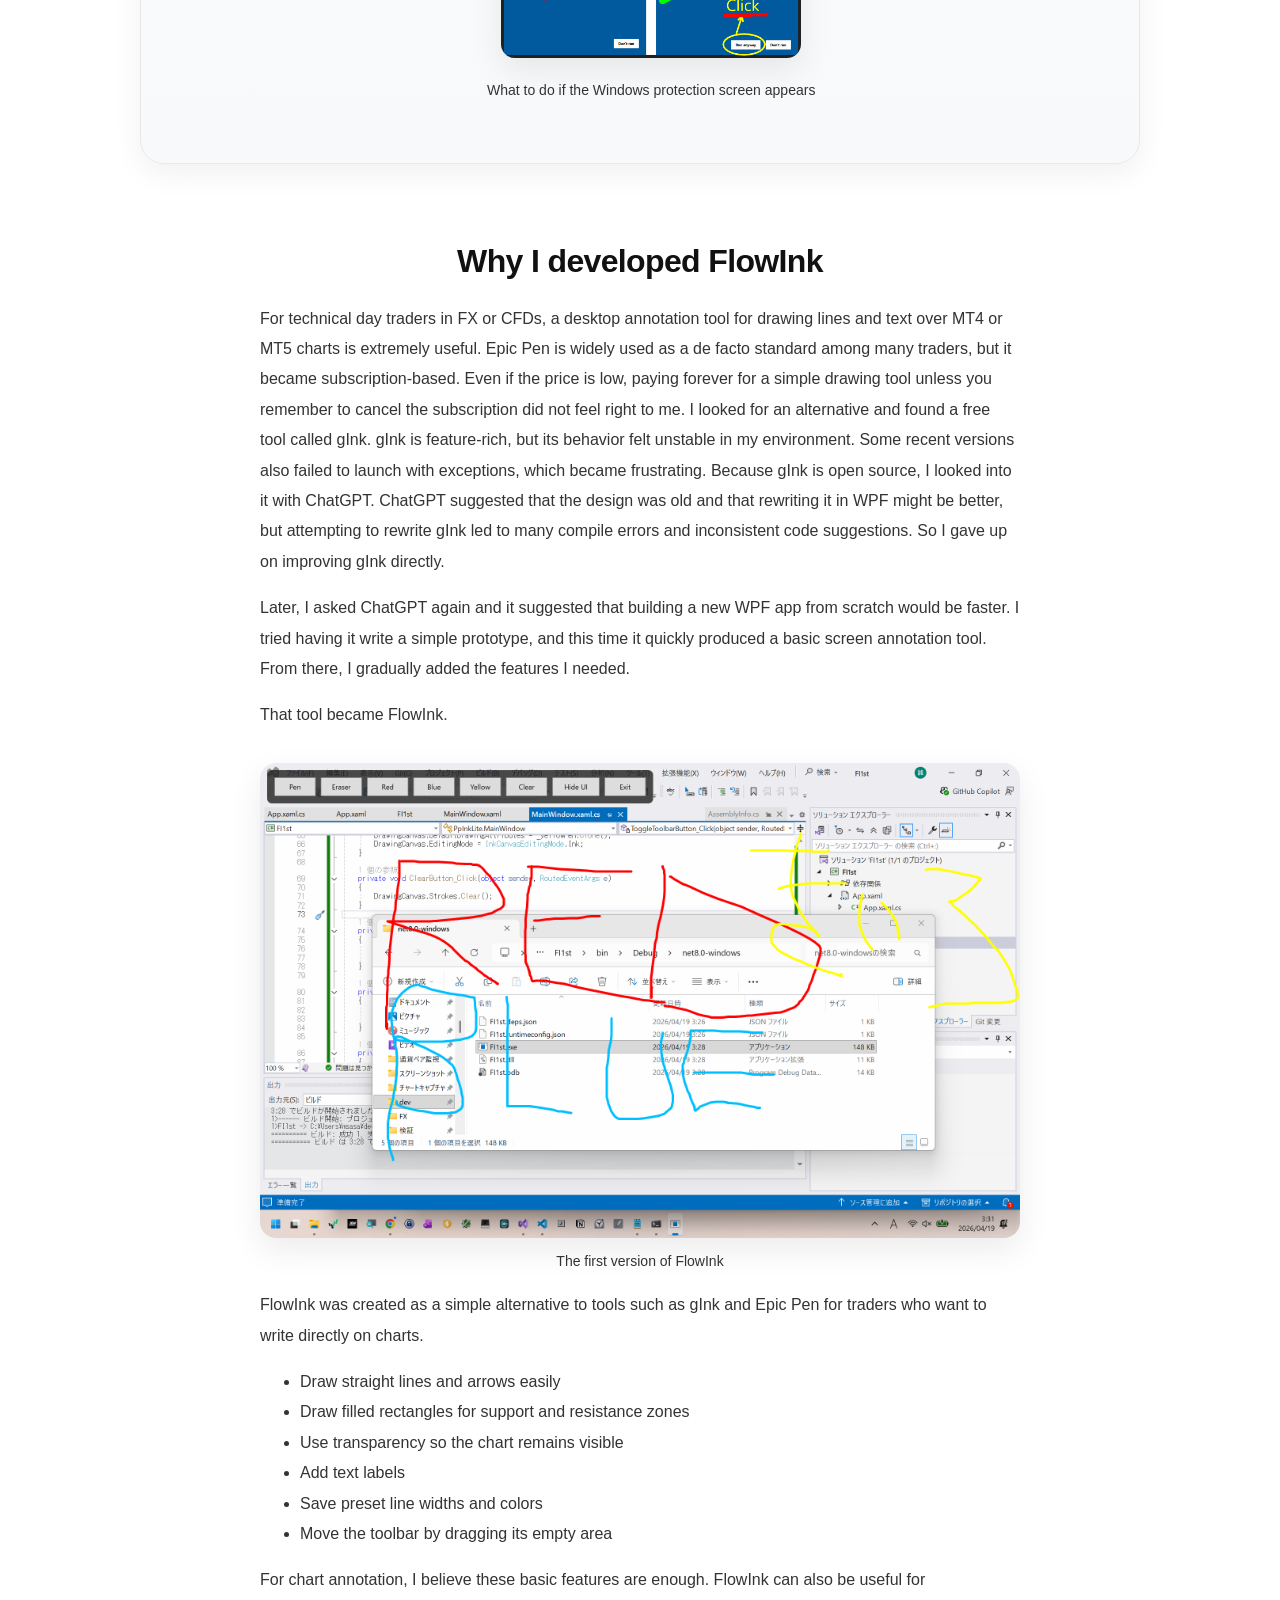
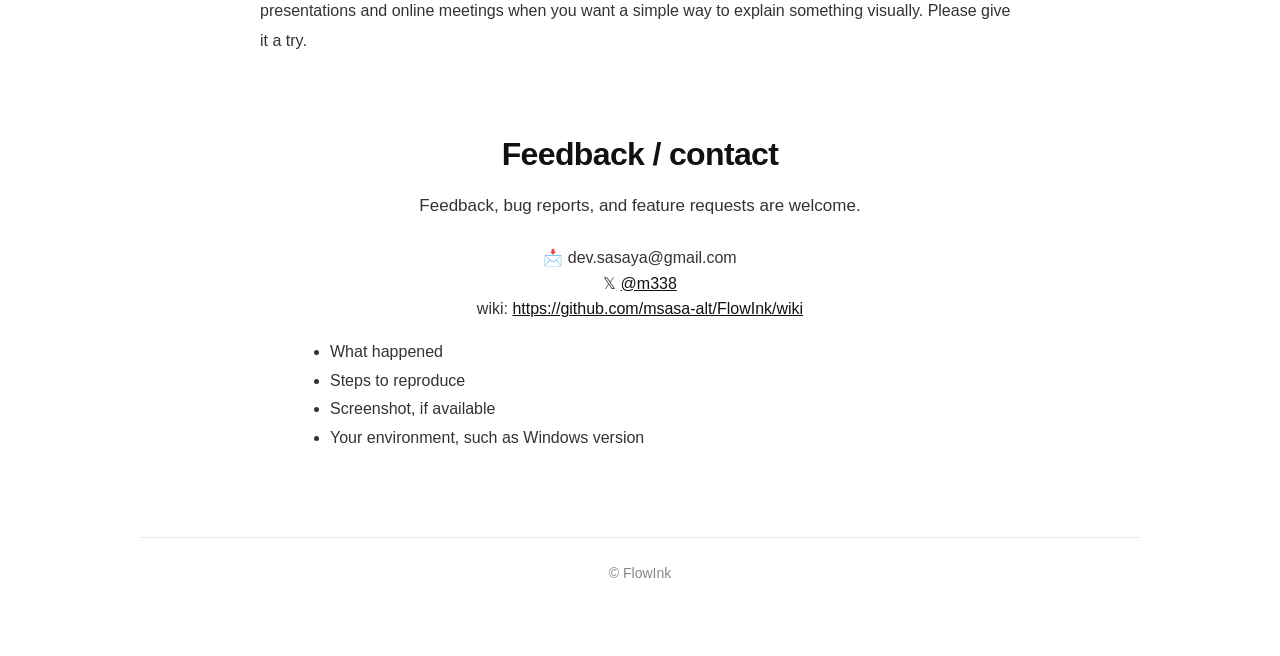
==== commit 1f84b007: "added "New in v1.5.0#2"" ====
--- a/docs/en/index.html
+++ b/docs/en/index.html
@@ -732,6 +732,40 @@
           <source src="../videos/Flowink_video01.mp4" type="video/mp4">
           Your browser does not support video playback.
         </video>
+      </div>
+    </section>
+
+    <section class="section">
+      <h2>New in v1.5.0#2: The toolbar can now be displayed horizontally</h2>
+
+      <p class="section-lead">
+        You can now choose between vertical and horizontal toolbar orientations.
+        You can change the orientation from the Settings menu.
+      </p>
+
+      <div style="max-width: 863px; margin: 28px auto 0;">
+        <a
+          href="images/toolbar_vh.png"
+          target="_blank"
+          rel="noopener noreferrer"
+          style="display: block; cursor: zoom-in;"
+        >
+          <img
+            src="images/toolbar_vh.png"
+            alt="FlowInk toolbar in vertical and horizontal orientations"
+            width="863"
+            height="567"
+            loading="lazy"
+            style="
+              width: 100%;
+              height: auto;
+              display: block;
+              margin: 0 auto;
+              border-radius: 16px;
+              box-shadow: 0 12px 32px rgba(0, 0, 0, 0.08);
+            "
+          />
+        </a>
       </div>
     </section>
 
